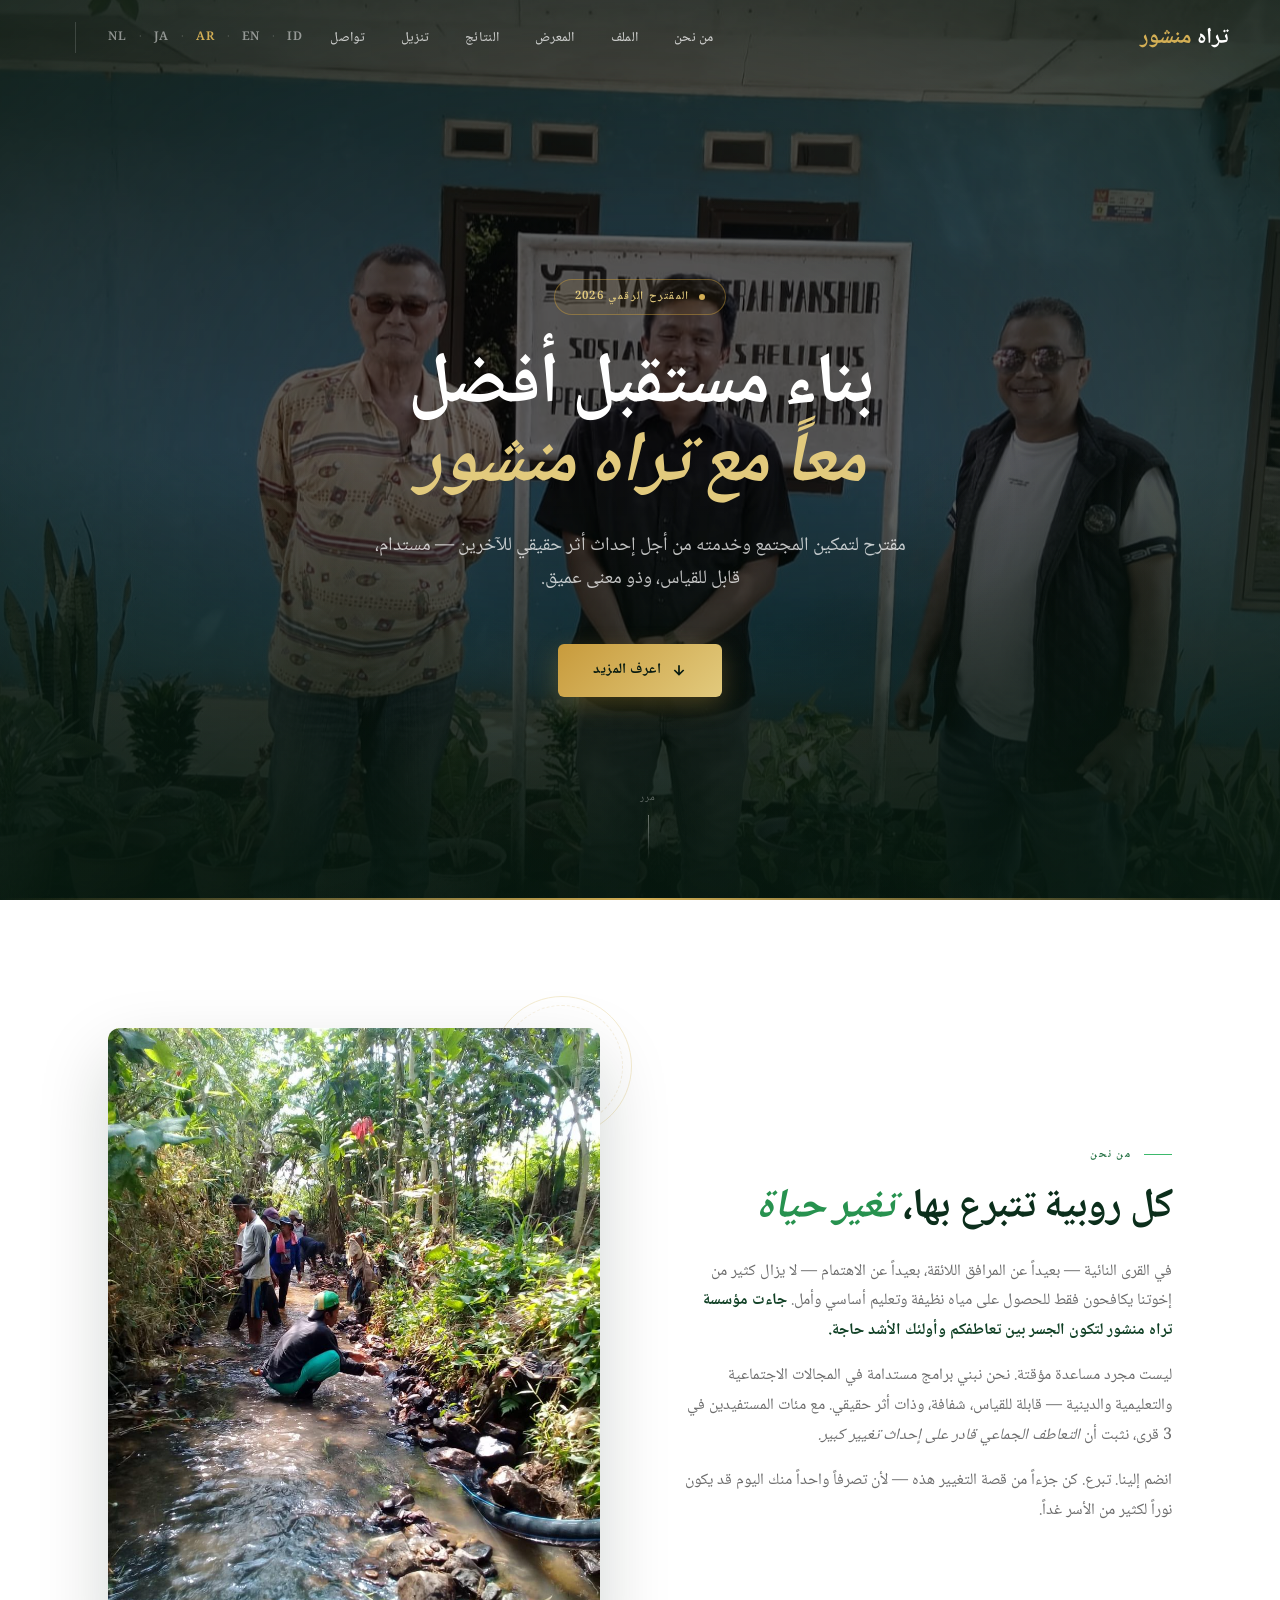
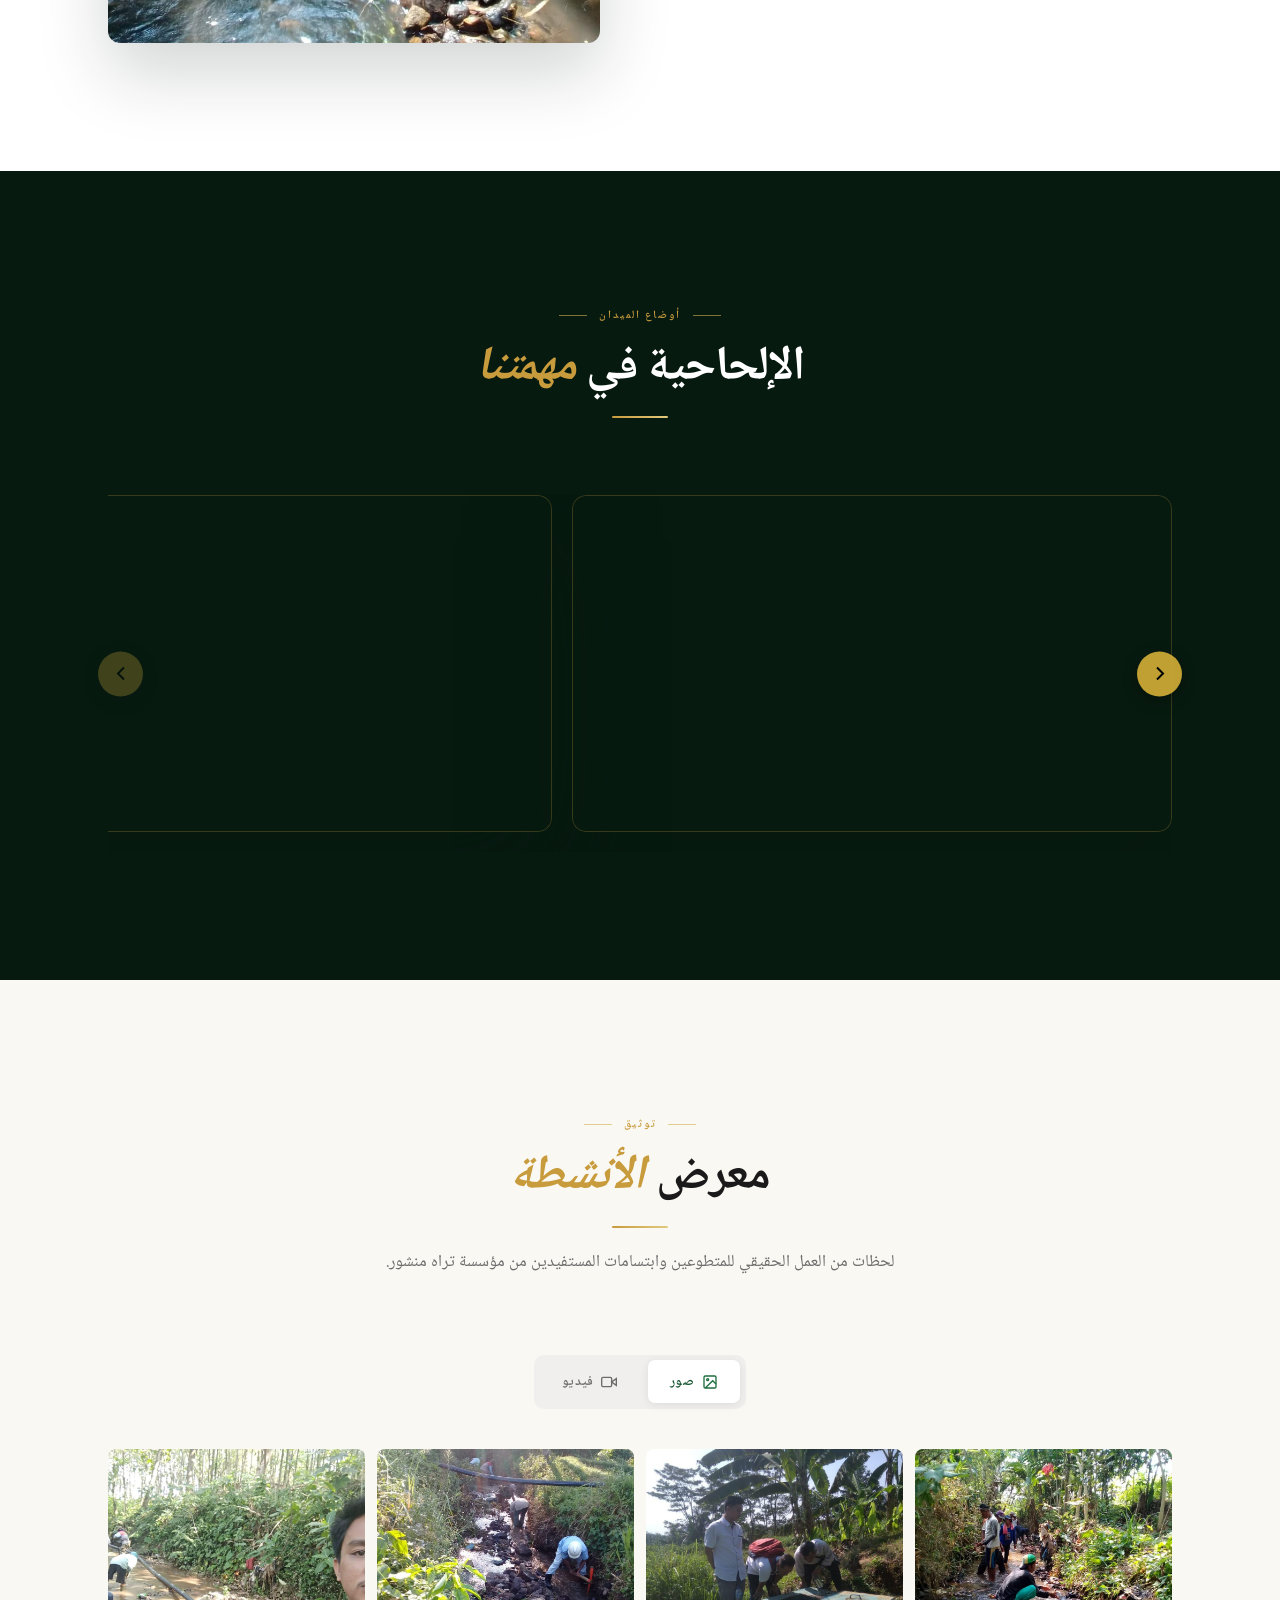
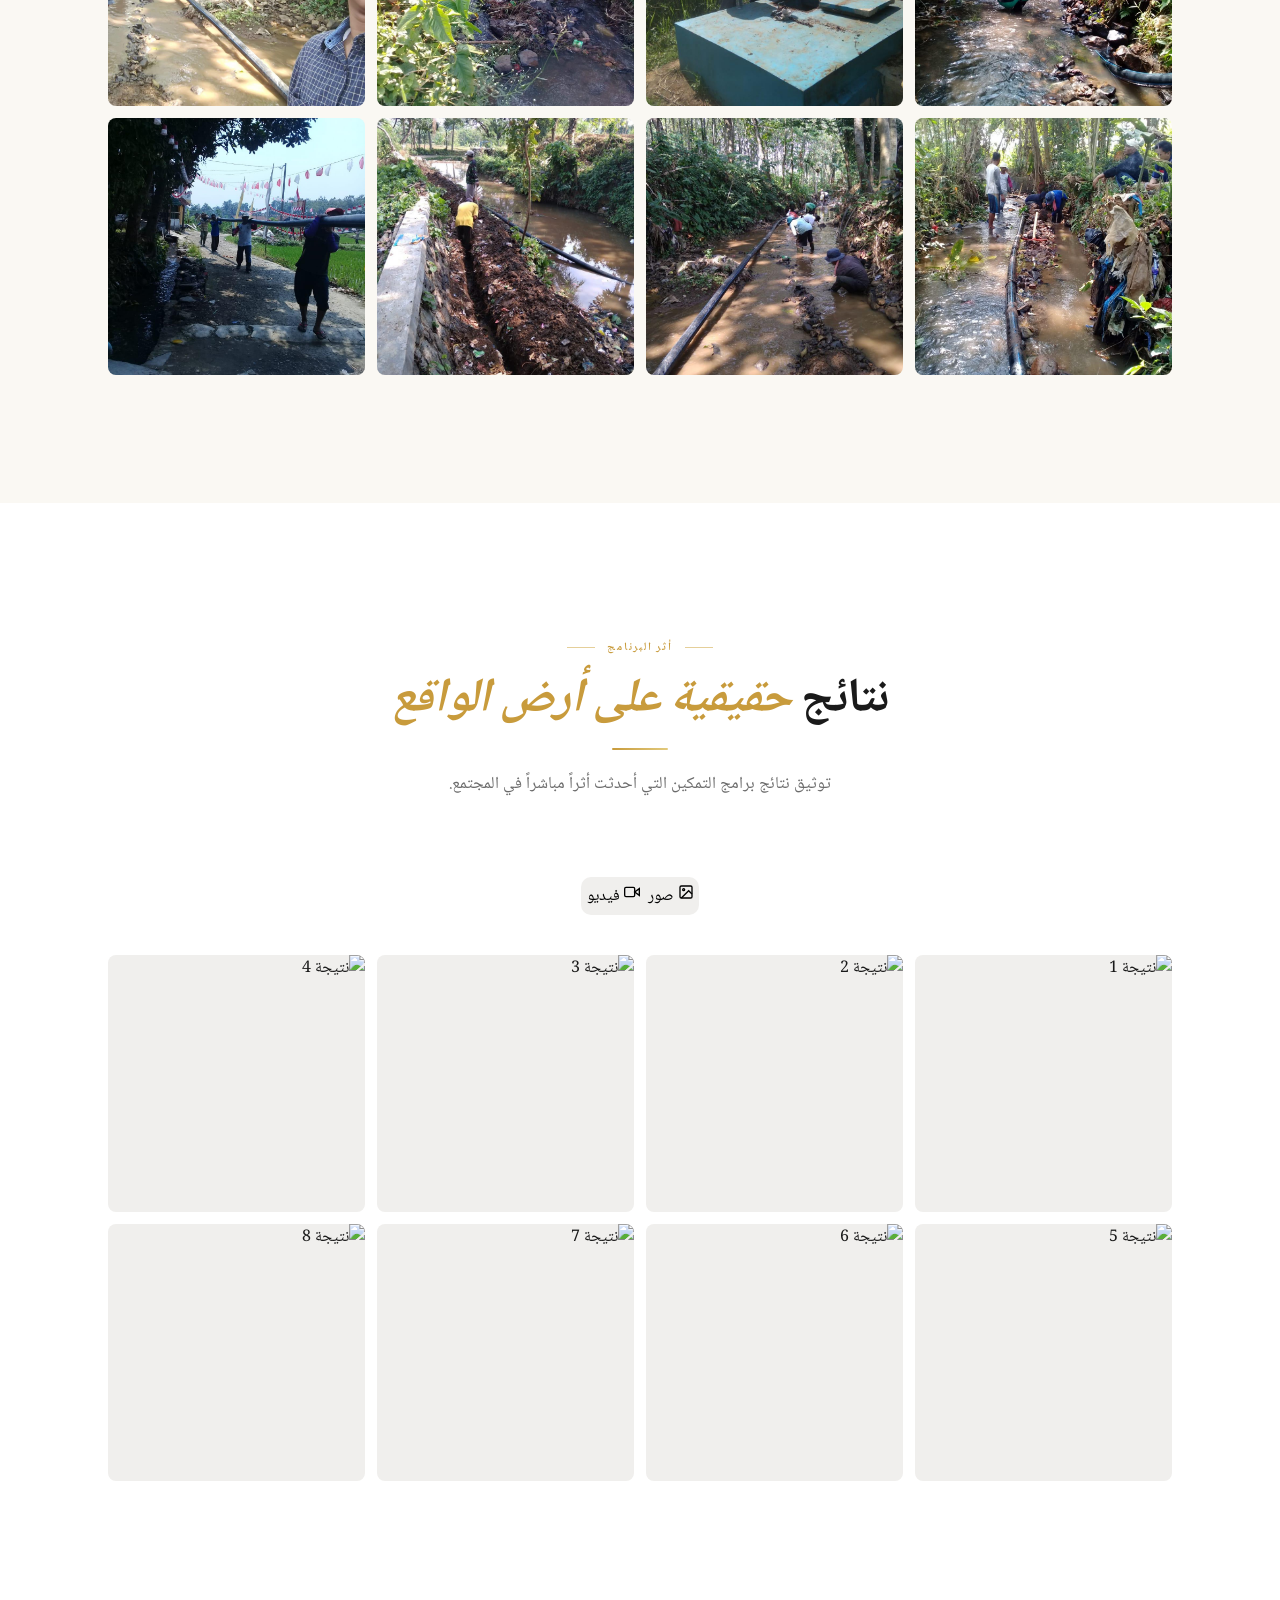
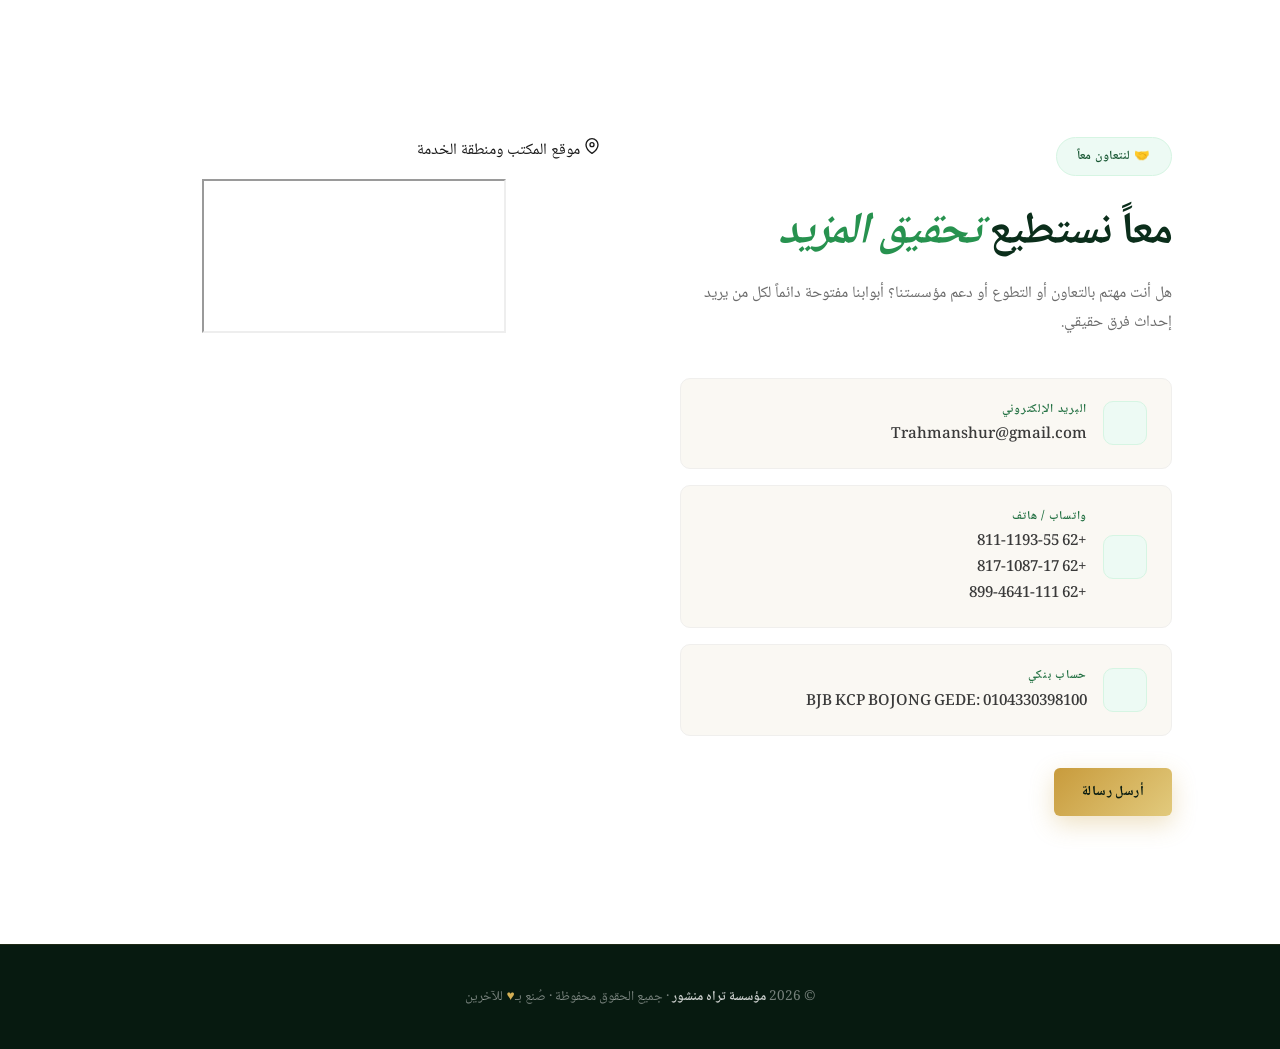
==== ar.html @ eee0b8f5 "Update ar.html" ====
<!DOCTYPE html>
<html lang="ar" dir="rtl">
<head>
    <meta charset="UTF-8">
    <meta name="viewport" content="width=device-width, initial-scale=1.0">
    <meta name="description" content="مؤسسة تراه منشور - مقترح رقمي لتمكين المجتمع وخدمته">
    <title>مؤسسة تراه منشور — المقترح الرقمي 2026</title>
    <link rel="preconnect" href="https://fonts.googleapis.com">
    <link rel="preconnect" href="https://fonts.gstatic.com" crossorigin>
    <link href="https://fonts.googleapis.com/css2?family=Playfair+Display:wght@700;900&family=DM+Sans:wght@300;400;500;600&family=Noto+Naskh+Arabic:wght@400;500;600;700&display=swap" rel="stylesheet">
    <link rel="stylesheet" href="style.css">
    <style>
        body { font-family: 'Noto Naskh Arabic', 'DM Sans', serif; }
        .nav__logo, .hero__title, .about__title, .sec-title, .kontak__title { font-family: 'Noto Naskh Arabic', serif; }
    </style>
</head>
<body>

<!-- ═══════════ التنقل ═══════════ -->
<nav class="nav" id="mainNav">
    <div class="nav__logo">تراه <span>منشور</span></div>
    <ul class="nav__links">
        <li><a href="#tentang">من نحن</a></li>
        <li><a href="#video-profil">الملف</a></li>
        <li><a href="#galeri">المعرض</a></li>
        <li><a href="#hasil">النتائج</a></li>
        <li><a href="#download">تنزيل</a></li>
        <li><a href="#kontak">تواصل</a></li>
        <li class="nav__lang">
            <a href="index.html">ID</a>
            <span class="sep">·</span>
            <a href="en.html">EN</a>
            <span class="sep">·</span>
            <a href="ar.html" class="active">AR</a>
            <span class="sep">·</span>
            <a href="ja.html">JA</a>
            <span class="sep">·</span>
            <a href="nl.html">NL</a>
        </li>
    </ul>
</nav>

<!-- ═══════════ البطولة ═══════════ -->
<div class="hero">
    <div class="hero__bg"></div>
    <div class="hero__vignette"></div>
    <div class="hero__line"></div>
    <div class="hero__content">
        <span class="hero__badge">المقترح الرقمي 2026</span>
        <h1 class="hero__title">بناء مستقبل أفضل<br><em>معاً مع تراه منشور</em></h1>
        <p class="hero__subtitle">مقترح لتمكين المجتمع وخدمته من أجل إحداث أثر حقيقي للآخرين — مستدام، قابل للقياس، وذو معنى عميق.</p>
        <div class="hero__actions">
            <a href="#tentang" class="btn-gold">
                <svg width="16" height="16" viewBox="0 0 24 24" fill="none" stroke="currentColor" stroke-width="2.5"><path d="M12 5v14M5 12l7 7 7-7"/></svg>
                اعرف المزيد
            </a>
        </div>
    </div>
    <div class="hero__scroll">
        مرر
        <div class="hero__scroll-line"></div>
    </div>
</div>

<!-- ═══════════ من نحن ═══════════ -->
<section id="tentang" class="section section--white">
    <div class="container">
        <div class="about-layout">
            <div class="about__text reveal">
                <span class="about__eyebrow">من نحن</span>
                <h2 class="about__title">كل روبية تتبرع بها، <em>تغير حياة</em></h2>
                <div class="about__body">
                    <p>في القرى النائية — بعيداً عن المرافق اللائقة، بعيداً عن الاهتمام — لا يزال كثير من إخوتنا يكافحون فقط للحصول على مياه نظيفة وتعليم أساسي وأمل. <strong>جاءت مؤسسة تراه منشور لتكون الجسر بين تعاطفكم وأولئك الأشد حاجة.</strong></p>
                    <p>ليست مجرد مساعدة مؤقتة. نحن نبني برامج مستدامة في المجالات الاجتماعية والتعليمية والدينية — قابلة للقياس، شفافة، وذات أثر حقيقي. مع مئات المستفيدين في 3 قرى، نثبت أن <em>التعاطف الجماعي قادر على إحداث تغيير كبير.</em></p>
                    <p>انضم إلينا. تبرع. كن جزءاً من قصة التغيير هذه — لأن تصرفاً واحداً منك اليوم قد يكون نوراً لكثير من الأسر غداً.</p>
                </div>
            </div>
            <div class="about__visual reveal reveal-delay-2">
                <div class="about__ring"></div>
                <div class="about__img-wrap">
                    <img src="image/foto1.jpeg" alt="أنشطة مؤسسة تراه منشور" loading="lazy">
                </div>
            </div>
        </div>
    </div>
</section>

<!-- ═══════════ فيديو الملف ═══════════ -->
<section id="video-profil" class="section section--dark">
    <div class="container">
        <div class="sec-header reveal">
            <span class="sec-eyebrow">أوضاع الميدان</span>
            <h2 class="sec-title">الإلحاحية في <em>مهمتنا</em></h2>
            <div class="sec-divider"></div>
        </div>

        <div class="video-slider-wrapper">
            <div class="video-slider-container">
                <button class="slider-btn prev" id="slidePrev" aria-label="السابق">
                    <svg width="24" height="24" viewBox="0 0 24 24" fill="none" stroke="currentColor" stroke-width="2"><path d="m15 18-6-6 6-6"/></svg>
                </button>
                <button class="slider-btn next" id="slideNext" aria-label="التالي">
                    <svg width="24" height="24" viewBox="0 0 24 24" fill="none" stroke="currentColor" stroke-width="2"><path d="m9 18 6-6-6-6"/></svg>
                </button>

                <div class="video-slider" id="videoSlider">
                    <div class="video-slider__track">
                        <div class="video-card">
                            <div class="video-wrap">
                                <iframe src="https://www.youtube.com/embed/qf60KJDmAho"
                                    title="فيديو تعريفي لمؤسسة تراه منشور"
                                    allow="accelerometer; autoplay; clipboard-write; encrypted-media; gyroscope; picture-in-picture; web-share"
                                    allowfullscreen loading="lazy"></iframe>
                            </div>
                        </div>
                        <div class="video-card">
                            <div class="video-wrap">
                                <iframe src="https://www.youtube.com/embed/LDbUK9trMSY"
                                    title="مؤسسة تراه منشور - نشاط 2"
                                    allow="accelerometer; autoplay; clipboard-write; encrypted-media; gyroscope; picture-in-picture; web-share"
                                    allowfullscreen loading="lazy"></iframe>
                            </div>
                        </div>
                        <div class="video-card">
                            <div class="video-wrap">
                                <iframe src="https://www.youtube.com/embed/DxXKSx2XDOM"
                                    title="مؤسسة تراه منشور - نشاط 3"
                                    allow="accelerometer; autoplay; clipboard-write; encrypted-media; gyroscope; picture-in-picture; web-share"
                                    allowfullscreen loading="lazy"></iframe>
                            </div>
                        </div>
                    </div>
                </div>
            </div>
        </div>
    </div>
</section>

<!-- ═══════════ المعرض ═══════════ -->
<section id="galeri" class="section section--cream">
    <div class="container">
        <div class="sec-header reveal">
            <span class="sec-eyebrow">توثيق</span>
            <h2 class="sec-title">معرض <em>الأنشطة</em></h2>
            <div class="sec-divider"></div>
            <p class="sec-desc">لحظات من العمل الحقيقي للمتطوعين وابتسامات المستفيدين من مؤسسة تراه منشور.</p>
        </div>

        <div class="galeri-tabs reveal">
            <button class="galeri-tab active" data-tab="foto">
                <svg width="16" height="16" viewBox="0 0 24 24" fill="none" stroke="currentColor" stroke-width="2"><rect x="3" y="3" width="18" height="18" rx="2"/><circle cx="8.5" cy="8.5" r="1.5"/><path d="m21 15-5-5L5 21"/></svg>
                صور
            </button>
            <button class="galeri-tab" data-tab="video">
                <svg width="16" height="16" viewBox="0 0 24 24" fill="none" stroke="currentColor" stroke-width="2"><polygon points="23 7 16 12 23 17 23 7"/><rect x="1" y="5" width="15" height="14" rx="2"/></svg>
                فيديو
            </button>
        </div>

        <div class="galeri-grid" id="galeriPhoto">
            <div class="galeri-item" data-src="image/foto1.jpeg" data-caption="توثيق النشاط 1"><img src="image/foto1.jpeg" alt="توثيق 1" loading="lazy"><div class="galeri-item__zoom"><svg width="28" height="28" viewBox="0 0 24 24" fill="none" stroke="white" stroke-width="2"><circle cx="11" cy="11" r="8"/><path d="m21 21-4.35-4.35M11 8v6M8 11h6"/></svg></div></div>
            <div class="galeri-item" data-src="image/foto2.jpeg" data-caption="توثيق النشاط 2"><img src="image/foto2.jpeg" alt="توثيق 2" loading="lazy"><div class="galeri-item__zoom"><svg width="28" height="28" viewBox="0 0 24 24" fill="none" stroke="white" stroke-width="2"><circle cx="11" cy="11" r="8"/><path d="m21 21-4.35-4.35M11 8v6M8 11h6"/></svg></div></div>
            <div class="galeri-item" data-src="image/foto3.jpeg" data-caption="توثيق النشاط 3"><img src="image/foto3.jpeg" alt="توثيق 3" loading="lazy"><div class="galeri-item__zoom"><svg width="28" height="28" viewBox="0 0 24 24" fill="none" stroke="white" stroke-width="2"><circle cx="11" cy="11" r="8"/><path d="m21 21-4.35-4.35M11 8v6M8 11h6"/></svg></div></div>
            <div class="galeri-item" data-src="image/foto4.jpeg" data-caption="توثيق النشاط 4"><img src="image/foto4.jpeg" alt="توثيق 4" loading="lazy"><div class="galeri-item__zoom"><svg width="28" height="28" viewBox="0 0 24 24" fill="none" stroke="white" stroke-width="2"><circle cx="11" cy="11" r="8"/><path d="m21 21-4.35-4.35M11 8v6M8 11h6"/></svg></div></div>
            <div class="galeri-item" data-src="image/foto5.jpeg" data-caption="توثيق النشاط 5"><img src="image/foto5.jpeg" alt="توثيق 5" loading="lazy"><div class="galeri-item__zoom"><svg width="28" height="28" viewBox="0 0 24 24" fill="none" stroke="white" stroke-width="2"><circle cx="11" cy="11" r="8"/><path d="m21 21-4.35-4.35M11 8v6M8 11h6"/></svg></div></div>
            <div class="galeri-item" data-src="image/foto6.jpeg" data-caption="توثيق النشاط 6"><img src="image/foto6.jpeg" alt="توثيق 6" loading="lazy"><div class="galeri-item__zoom"><svg width="28" height="28" viewBox="0 0 24 24" fill="none" stroke="white" stroke-width="2"><circle cx="11" cy="11" r="8"/><path d="m21 21-4.35-4.35M11 8v6M8 11h6"/></svg></div></div>
            <div class="galeri-item" data-src="image/foto7.jpeg" data-caption="توثيق النشاط 7"><img src="image/foto7.jpeg" alt="توثيق 7" loading="lazy"><div class="galeri-item__zoom"><svg width="28" height="28" viewBox="0 0 24 24" fill="none" stroke="white" stroke-width="2"><circle cx="11" cy="11" r="8"/><path d="m21 21-4.35-4.35M11 8v6M8 11h6"/></svg></div></div>
            <div class="galeri-item" data-src="image/foto8.jpeg" data-caption="توثيق النشاط 8"><img src="image/foto8.jpeg" alt="توثيق 8" loading="lazy"><div class="galeri-item__zoom"><svg width="28" height="28" viewBox="0 0 24 24" fill="none" stroke="white" stroke-width="2"><circle cx="11" cy="11" r="8"/><path d="m21 21-4.35-4.35M11 8v6M8 11h6"/></svg></div></div>
        </div>

        <div class="galeri-video-grid" id="galeriVideo" style="display:none;">
            <div class="galeri-video-card reveal">
                <div class="galeri-video-card__label-bar">
                    <span class="galeri-video-card__num">01</span>
                    <span class="galeri-video-card__tag">📹 نشاط</span>
                </div>
                <div class="video-wrap">
                    <video width="640" height="360" controls>
                        <source src="video/v1.mp4" type="video/mp4">
                        <source src="video/v1.webm" type="video/webm">
                    </video>
                </div>
                <div class="galeri-video-card__footer">
                    <div class="galeri-video-card__info">
                        <strong>توثيق النشاط الاجتماعي</strong>
                        <span>مؤسسة تراه منشور — 2026</span>
                    </div>
                    <div class="galeri-video-card__play-icon"><svg width="18" height="18" viewBox="0 0 24 24" fill="currentColor"><polygon points="5 3 19 12 5 21 5 3"/></svg></div>
                </div>
            </div>
            <div class="galeri-video-card reveal reveal-delay-1">
                <div class="galeri-video-card__label-bar">
                    <span class="galeri-video-card__num">02</span>
                    <span class="galeri-video-card__tag">📹 نشاط</span>
                </div>
                <div class="video-wrap">
                    <video width="640" height="360" controls>
                        <source src="video/v2.mp4" type="video/mp4">
                        <source src="video/v2.webm" type="video/webm">
                    </video>
                </div>
                <div class="galeri-video-card__footer">
                    <div class="galeri-video-card__info">
                        <strong>نشاط خدمة المجتمع</strong>
                        <span>مؤسسة تراه منشور — 2026</span>
                    </div>
                    <div class="galeri-video-card__play-icon"><svg width="18" height="18" viewBox="0 0 24 24" fill="currentColor"><polygon points="5 3 19 12 5 21 5 3"/></svg></div>
                </div>
            </div>
        </div>
    </div>
</section>

<!-- ═══════════ النتائج ═══════════ -->
<section id="hasil" class="section section--white">
    <div class="container">
        <div class="sec-header reveal">
            <span class="sec-eyebrow">أثر البرنامج</span>
            <h2 class="sec-title">نتائج <em>حقيقية على أرض الواقع</em></h2>
            <div class="sec-divider"></div>
            <p class="sec-desc">توثيق نتائج برامج التمكين التي أحدثت أثراً مباشراً في المجتمع.</p>
        </div>

        <div class="galeri-tabs reveal" id="hasil-tabs">
            <button class="hasil-tab active" data-hasil="foto">
                <svg width="16" height="16" viewBox="0 0 24 24" fill="none" stroke="currentColor" stroke-width="2"><rect x="3" y="3" width="18" height="18" rx="2"/><circle cx="8.5" cy="8.5" r="1.5"/><path d="m21 15-5-5L5 21"/></svg>
                صور
            </button>
            <button class="hasil-tab" data-hasil="video">
                <svg width="16" height="16" viewBox="0 0 24 24" fill="none" stroke="currentColor" stroke-width="2"><polygon points="23 7 16 12 23 17 23 7"/><rect x="1" y="5" width="15" height="14" rx="2"/></svg>
                فيديو
            </button>
        </div>

        <div class="galeri-grid" id="hasilPhoto">
            <div class="galeri-item" data-src="image/hasil1.jpeg" data-caption="نتيجة 1"><img src="image/fotoh1.jpeg" alt="نتيجة 1" loading="lazy"><div class="galeri-item__zoom"><svg width="28" height="28" viewBox="0 0 24 24" fill="none" stroke="white" stroke-width="2"><circle cx="11" cy="11" r="8"/><path d="m21 21-4.35-4.35M11 8v6M8 11h6"/></svg></div></div>
            <div class="galeri-item" data-src="image/hasil2.jpeg" data-caption="نتيجة 2"><img src="image/fotoh2.jpeg" alt="نتيجة 2" loading="lazy"><div class="galeri-item__zoom"><svg width="28" height="28" viewBox="0 0 24 24" fill="none" stroke="white" stroke-width="2"><circle cx="11" cy="11" r="8"/><path d="m21 21-4.35-4.35M11 8v6M8 11h6"/></svg></div></div>
            <div class="galeri-item" data-src="image/hasil3.jpeg" data-caption="نتيجة 3"><img src="image/fotoh3.jpeg" alt="نتيجة 3" loading="lazy"><div class="galeri-item__zoom"><svg width="28" height="28" viewBox="0 0 24 24" fill="none" stroke="white" stroke-width="2"><circle cx="11" cy="11" r="8"/><path d="m21 21-4.35-4.35M11 8v6M8 11h6"/></svg></div></div>
            <div class="galeri-item" data-src="image/hasil4.jpeg" data-caption="نتيجة 4"><img src="image/fotoh4.jpeg" alt="نتيجة 4" loading="lazy"><div class="galeri-item__zoom"><svg width="28" height="28" viewBox="0 0 24 24" fill="none" stroke="white" stroke-width="2"><circle cx="11" cy="11" r="8"/><path d="m21 21-4.35-4.35M11 8v6M8 11h6"/></svg></div></div>
            <div class="galeri-item" data-src="image/hasil1.jpeg" data-caption="نتيجة 5"><img src="image/fotoh5.jpeg" alt="نتيجة 5" loading="lazy"><div class="galeri-item__zoom"><svg width="28" height="28" viewBox="0 0 24 24" fill="none" stroke="white" stroke-width="2"><circle cx="11" cy="11" r="8"/><path d="m21 21-4.35-4.35M11 8v6M8 11h6"/></svg></div></div>
            <div class="galeri-item" data-src="image/hasil2.jpeg" data-caption="نتيجة 6"><img src="image/fotoh6.jpeg" alt="نتيجة 6" loading="lazy"><div class="galeri-item__zoom"><svg width="28" height="28" viewBox="0 0 24 24" fill="none" stroke="white" stroke-width="2"><circle cx="11" cy="11" r="8"/><path d="m21 21-4.35-4.35M11 8v6M8 11h6"/></svg></div></div>
            <div class="galeri-item" data-src="image/hasil3.jpeg" data-caption="نتيجة 7"><img src="image/fotoh7.jpeg" alt="نتيجة 7" loading="lazy"><div class="galeri-item__zoom"><svg width="28" height="28" viewBox="0 0 24 24" fill="none" stroke="white" stroke-width="2"><circle cx="11" cy="11" r="8"/><path d="m21 21-4.35-4.35M11 8v6M8 11h6"/></svg></div></div>
            <div class="galeri-item" data-src="image/hasil4.jpeg" data-caption="نتيجة 8"><img src="image/fotoh8.jpeg" alt="نتيجة 8" loading="lazy"><div class="galeri-item__zoom"><svg width="28" height="28" viewBox="0 0 24 24" fill="none" stroke="white" stroke-width="2"><circle cx="11" cy="11" r="8"/><path d="m21 21-4.35-4.35M11 8v6M8 11h6"/></svg></div></div>
        </div>

        <div class="galeri-video-grid" id="hasilVideo" style="display:none;">
            <div class="galeri-video-card reveal">
                <div class="galeri-video-card__label-bar">
                    <span class="galeri-video-card__num">01</span>
                    <span class="galeri-video-card__tag">✅ نتائج</span>
                </div>
                <div class="video-wrap">
                    <video width="640" height="360" controls>
                        <source src="video/vh1.mp4" type="video/mp4">
                    </video>
                </div>
                <div class="galeri-video-card__footer">
                    <div class="galeri-video-card__info">
                        <strong>نتائج برنامج المياه النظيفة</strong>
                        <span>مؤسسة تراه منشور — 2026</span>
                    </div>
                    <div class="galeri-video-card__play-icon"><svg width="18" height="18" viewBox="0 0 24 24" fill="currentColor"><polygon points="5 3 19 12 5 21 5 3"/></svg></div>
                </div>
            </div>
        </div>
    </div>
</section>

<!-- ═══════════ LIGHTBOX ═══════════ -->
<div class="lightbox" id="lightbox" role="dialog" aria-modal="true" aria-label="صورة مكبرة">
    <div class="lightbox__backdrop" id="lightboxBackdrop"></div>
    <button class="lightbox__close" id="lightboxClose" aria-label="إغلاق">
        <svg width="20" height="20" viewBox="0 0 24 24" fill="none" stroke="currentColor" stroke-width="2.5"><path d="M18 6 6 18M6 6l12 12"/></svg>
    </button>
    <button class="lightbox__nav lightbox__nav--prev" id="lightboxPrev" aria-label="الصورة السابقة">
        <svg width="20" height="20" viewBox="0 0 24 24" fill="none" stroke="currentColor" stroke-width="2.5"><path d="m15 18-6-6 6-6"/></svg>
    </button>
    <div class="lightbox__stage">
        <div class="lightbox__img-wrap" id="lightboxImgWrap">
            <img class="lightbox__img" id="lightboxImg" src="" alt="">
        </div>
        <div class="lightbox__caption" id="lightboxCaption"></div>
        <div class="lightbox__counter" id="lightboxCounter"></div>
    </div>
    <button class="lightbox__nav lightbox__nav--next" id="lightboxNext" aria-label="الصورة التالية">
        <svg width="20" height="20" viewBox="0 0 24 24" fill="none" stroke="currentColor" stroke-width="2.5"><path d="m9 18 6-6-6-6"/></svg>
    </button>
</div>

<!-- ═══════════ التواصل ═══════════ -->
<section id="kontak" class="section section--white">
    <div class="container">
        <div class="kontak-layout">
            <div class="reveal">
                <span class="collab-pill">🤝 لنتعاون معاً</span>
                <h2 class="kontak__title">معاً نستطيع <em>تحقيق المزيد</em></h2>
                <p class="kontak__desc">هل أنت مهتم بالتعاون أو التطوع أو دعم مؤسستنا؟ أبوابنا مفتوحة دائماً لكل من يريد إحداث فرق حقيقي.</p>
                <div class="kontak__items">
                    <div class="kontak__item">
                        <div class="kontak__item-icon"></div>
                        <div>
                            <div class="kontak__item-label">البريد الإلكتروني</div>
                            <div class="kontak__item-value">Trahmanshur@gmail.com</div>
                        </div>
                    </div>
                    <div class="kontak__item">
                        <div class="kontak__item-icon"></div>
                        <div>
                            <div class="kontak__item-label">واتساب / هاتف</div>
                            <div class="kontak__item-value">+62 811-1193-55</div>
                            <div class="kontak__item-value">+62 817-1087-17</div>
                            <div class="kontak__item-value">+62 899-4641-111</div>
                        </div>
                    </div>
                    <div class="kontak__item">
                        <div class="kontak__item-icon"></div>
                        <div>
                            <div class="kontak__item-label">حساب بنكي</div>
                            <div class="kontak__item-value">BJB KCP BOJONG GEDE: 0104330398100</div>
                        </div>
                    </div>
                </div>
                <a href="mailto:Trahmanshur@gmail.com" class="btn-gold" style="margin-top:2rem; font-size:0.85rem; padding:0.75rem 1.75rem; display:inline-flex;">
                    أرسل رسالة
                </a>
            </div>

            <div class="kontak__map-wrap reveal reveal-delay-2">
                <div class="kontak__map-label">
                    <svg width="16" height="16" viewBox="0 0 24 24" fill="none" stroke="currentColor" stroke-width="2"><path d="M21 10c0 7-9 13-9 13s-9-6-9-13a9 9 0 0 1 18 0z"/><circle cx="12" cy="10" r="3"/></svg>
                    موقع المكتب ومنطقة الخدمة
                </div>
                <div class="kontak__map-frame">
                    <iframe
                        src="https://www.google.com/maps/embed?pb=!1m14!1m8!1m3!1d15854.16323595001!2d106.73527!3d-6.579484!3m2!1i1024!2i768!4f13.1!3m3!1m2!1s0x2e69db6149ab7de9%3A0xfb211ea75f744bf4!2sShakanu%20(grup%20marawis)!5e0!3m2!1sid!2sid!4v1775763712323!5m2!1sid!2sid"
                        class="map-responsive"
                        allowfullscreen=""
                        loading="lazy"
                        referrerpolicy="no-referrer-when-downgrade"
                        title="موقع مؤسسة تراه منشور">
                    </iframe>
                </div>
            </div>
        </div>
    </div>
</section>

<!-- ═══════════ تذييل الصفحة ═══════════ -->
<footer class="footer">
    <p>&copy; 2026 <strong>مؤسسة تراه منشور</strong> · جميع الحقوق محفوظة · صُنع بـ<span class="footer__gold">♥</span> للآخرين</p>
</footer>

<script src="script.js"></script>
</body>
</html>
---- style.css ----
/* ================================================================
   DESIGN SYSTEM — TRAN MAHSUR 2026
   Aesthetic: Luxury Editorial · Deep Forest Green + Gold
================================================================ */

:root {
    --green-950: #071a10;
    --green-900: #0b2e1b;
    --green-800: #104025;
    --green-700: #175632;
    --green-600: #1e6e3f;
    --green-500: #27924f;
    --green-400: #3db96c;
    --green-300: #6ed99a;
    --green-100: #d6f5e3;
    --green-50:  #edfaf4;

    --gold-500: #c89b3c;
    --gold-400: #d4af55;
    --gold-300: #e2ca7d;
    --gold-100: #f9f0d6;

    --cream:    #faf8f3;
    --white:    #ffffff;
    --ink-900:  #1a1a1a;
    --ink-700:  #3a3a3a;
    --ink-500:  #6b6b6b;
    --ink-300:  #c0c0c0;
    --ink-100:  #f0efed;

    --font-display: 'Playfair Display', Georgia, serif;
    --font-body:    'DM Sans', system-ui, sans-serif;

    --ease-expo: cubic-bezier(0.16, 1, 0.3, 1);
    --ease-back: cubic-bezier(0.34, 1.56, 0.64, 1);
}

/* ── Reset ── */
*, *::before, *::after { margin: 0; padding: 0; box-sizing: border-box; }
html { scroll-behavior: smooth; font-size: 16px; }
body {
    font-family: var(--font-body);
    color: var(--ink-900);
    background: var(--cream);
    -webkit-font-smoothing: antialiased;
    overflow-x: hidden;
}
img, video { display: block; max-width: 100%; height: auto; }
a { color: inherit; text-decoration: none; }
ul { list-style: none; }
button { font: inherit; cursor: pointer; border: none; background: none; }

/* ================================================================
   NAVIGATION
================================================================ */
.nav {
    position: fixed;
    inset: 0 0 auto;
    z-index: 900;
    height: 76px;
    display: flex;
    align-items: center;
    justify-content: space-between;
    padding: 0 clamp(1.5rem, 4vw, 4rem);
    background: rgba(7, 26, 16, 0.0);
    border-bottom: 1px solid transparent;
    transition: background 0.5s ease, border-color 0.5s ease, height 0.4s ease;
}
.nav.scrolled {
    background: rgba(7, 26, 16, 0.96);
    border-color: rgba(200, 155, 60, 0.2);
    height: 64px;
    backdrop-filter: blur(20px);
}
.nav__logo {
    font-family: var(--font-display);
    font-size: 1.4rem;
    font-weight: 700;
    color: var(--white);
    letter-spacing: -0.01em;
}
.nav__logo span { color: var(--gold-400); }
.nav__links {
    display: flex;
    align-items: center;
    gap: 0.25rem;
}
.nav__links a {
    padding: 0.5rem 1rem;
    font-size: 0.85rem;
    font-weight: 500;
    color: rgba(255,255,255,0.75);
    border-radius: 4px;
    transition: color 0.2s, background 0.2s;
    letter-spacing: 0.02em;
}
.nav__links a:hover { color: var(--white); background: rgba(255,255,255,0.08); }
.nav__lang {
    display: flex;
    align-items: center;
    gap: 0.25rem;
    margin-left: 1.5rem;
    padding-left: 1.5rem;
    border-left: 1px solid rgba(255,255,255,0.15);
}
.nav__lang a {
    font-size: 0.75rem;
    font-weight: 600;
    letter-spacing: 0.06em;
    text-transform: uppercase;
    color: rgba(255,255,255,0.5);
    padding: 0.3rem 0.5rem;
    border-radius: 3px;
    transition: color 0.2s;
}
.nav__lang a.active { color: var(--gold-400); pointer-events: none; }
.nav__lang a:hover:not(.active) { color: var(--white); }
.nav__lang .sep { color: rgba(255,255,255,0.2); font-size: 0.7rem; }

/* ================================================================
   HERO
================================================================ */
.hero {
    position: relative;
    min-height: 100dvh;
    display: flex;
    align-items: center;
    justify-content: center;
    text-align: center;
    overflow: hidden;
    color: var(--white);
}
.hero__bg {
    position: absolute;
    inset: 0;
    background: url('image/utama.jpeg') center/cover no-repeat;
    filter: brightness(0.4) saturate(0.7);
    transform: scale(1.05) translateZ(0);
    animation: heroZoom 18s ease-in-out infinite alternate;
    will-change: transform;
    backface-visibility: hidden;
    -webkit-backface-visibility: hidden;
}
@keyframes heroZoom {
    from { transform: scale(1.05); }
    to   { transform: scale(1.12); }
}
.hero__vignette {
    position: absolute;
    inset: 0;
    background:
        radial-gradient(ellipse at center, transparent 30%, rgba(7,26,16,0.65) 100%),
        linear-gradient(to top, rgba(7,26,16,0.8) 0%, transparent 50%);
    z-index: 1;
}
.hero__line {
    position: absolute;
    bottom: 0;
    left: 0;
    right: 0;
    height: 2px;
    background: linear-gradient(90deg, transparent, var(--gold-400), transparent);
    z-index: 2;
}
.hero__content {
    position: relative;
    z-index: 3;
    max-width: 860px;
    padding: 0 2rem;
    padding-top: 76px;
}
.hero__badge {
    display: inline-flex;
    align-items: center;
    gap: 0.6rem;
    padding: 0.45rem 1.25rem;
    border: 1px solid rgba(200, 155, 60, 0.45);
    border-radius: 999px;
    font-size: 0.72rem;
    font-weight: 600;
    letter-spacing: 0.12em;
    text-transform: uppercase;
    color: var(--gold-300);
    background: rgba(200,155,60,0.08);
    margin-bottom: 2rem;
    animation: fadeUp 0.9s var(--ease-expo) 0.2s both;
}
.hero__badge::before {
    content: '';
    width: 6px; height: 6px;
    background: var(--gold-400);
    border-radius: 50%;
    animation: pulse 2.5s ease-in-out infinite;
}
@keyframes pulse {
    0%, 100% { opacity: 1; transform: scale(1); }
    50%       { opacity: 0.4; transform: scale(1.5); }
}
.hero__title {
    font-family: var(--font-display);
    font-size: clamp(2.4rem, 6vw, 4.5rem);
    font-weight: 900;
    line-height: 1.1;
    letter-spacing: -0.02em;
    margin-bottom: 1.5rem;
    animation: fadeUp 0.9s var(--ease-expo) 0.4s both;
}
.hero__title em { font-style: italic; color: var(--gold-300); }
.hero__subtitle {
    font-size: clamp(1rem, 2vw, 1.2rem);
    font-weight: 300;
    line-height: 1.75;
    color: rgba(255,255,255,0.75);
    max-width: 560px;
    margin: 0 auto 3rem;
    animation: fadeUp 0.9s var(--ease-expo) 0.6s both;
}
.hero__actions {
    display: flex;
    align-items: center;
    justify-content: center;
    gap: 1rem;
    flex-wrap: wrap;
    animation: fadeUp 0.9s var(--ease-expo) 0.8s both;
}
.hero__scroll {
    position: absolute;
    bottom: 2.5rem;
    left: 50%;
    transform: translateX(-50%);
    z-index: 3;
    display: flex;
    flex-direction: column;
    align-items: center;
    gap: 0.5rem;
    color: rgba(255,255,255,0.35);
    font-size: 0.65rem;
    letter-spacing: 0.12em;
    text-transform: uppercase;
    animation: fadeUp 1s ease 1.4s both;
}
.hero__scroll-line {
    width: 1px;
    height: 45px;
    background: linear-gradient(to bottom, rgba(255,255,255,0.4), transparent);
    animation: scrollLine 2.2s ease-in-out infinite;
    transform-origin: top;
}
@keyframes scrollLine {
    0%  { transform: scaleY(0); opacity: 0; transform-origin: top; }
    40% { transform: scaleY(1); opacity: 1; transform-origin: top; }
    60% { transform: scaleY(1); opacity: 1; transform-origin: bottom; }
    100%{ transform: scaleY(0); opacity: 0; transform-origin: bottom; }
}

/* ================================================================
   BUTTONS
================================================================ */
.btn-gold {
    display: inline-flex;
    align-items: center;
    gap: 0.6rem;
    padding: 0.9rem 2.2rem;
    background: linear-gradient(135deg, var(--gold-500), var(--gold-300));
    color: var(--green-950);
    font-weight: 700;
    font-size: 0.9rem;
    letter-spacing: 0.03em;
    border-radius: 6px;
    box-shadow: 0 8px 24px rgba(200,155,60,0.3);
    transition: transform 0.3s var(--ease-expo), box-shadow 0.3s ease;
}
.btn-gold:hover {
    transform: translateY(-3px);
    box-shadow: 0 14px 32px rgba(200,155,60,0.45);
}
.btn-gold svg { flex-shrink: 0; }

.btn-outline {
    display: inline-flex;
    align-items: center;
    gap: 0.6rem;
    padding: 0.9rem 2.2rem;
    border: 1.5px solid rgba(255,255,255,0.3);
    color: rgba(255,255,255,0.85);
    font-weight: 500;
    font-size: 0.9rem;
    border-radius: 6px;
    transition: border-color 0.3s, background 0.3s, transform 0.3s var(--ease-expo);
}
.btn-outline:hover {
    border-color: var(--gold-400);
    color: var(--gold-300);
    background: rgba(200,155,60,0.08);
    transform: translateY(-3px);
}

/* ── About CTA Buttons ── */
.about__cta-wrap {
    display: flex;
    align-items: center;
    gap: 1rem;
    flex-wrap: wrap;
    margin-top: 2rem;
}
.btn-about-donate {
    display: inline-flex;
    align-items: center;
    gap: 0.6rem;
    padding: 0.9rem 2rem;
    background: linear-gradient(135deg, var(--green-600), var(--green-400));
    color: var(--white);
    font-weight: 700;
    font-size: 0.9rem;
    letter-spacing: 0.03em;
    border-radius: 6px;
    box-shadow: 0 8px 24px rgba(39,146,79,0.35);
    transition: transform 0.3s var(--ease-expo), box-shadow 0.3s ease;
}
.btn-about-donate:hover {
    transform: translateY(-3px);
    box-shadow: 0 14px 32px rgba(39,146,79,0.5);
}
.btn-about-donate svg { flex-shrink: 0; fill: rgba(255,255,255,0.25); }
.btn-about-proposal {
    font-size: 0.88rem;
    font-weight: 600;
    color: var(--green-600);
    border-bottom: 1.5px solid var(--green-300);
    padding-bottom: 2px;
    transition: color 0.2s, border-color 0.2s;
}
.btn-about-proposal:hover {
    color: var(--green-500);
    border-color: var(--green-500);
}

/* ================================================================
   SECTION BASE
================================================================ */
.section { padding: clamp(5rem, 10vw, 9rem) 0; }
.section--dark  { background: var(--green-950); color: var(--white); }
.section--cream { background: var(--cream); }
.section--white { background: var(--white); }

.container        { width: 100%; max-width: 1160px; margin: 0 auto; padding: 0 clamp(1.25rem, 4vw, 3rem); }
.container--narrow{ max-width: 780px; margin: 0 auto; padding: 0 clamp(1.25rem, 4vw, 3rem); }

.sec-header { text-align: center; margin-bottom: clamp(3rem, 6vw, 5rem); }
.sec-eyebrow {
    display: inline-flex;
    align-items: center;
    gap: 0.75rem;
    font-size: 0.7rem;
    font-weight: 600;
    letter-spacing: 0.16em;
    text-transform: uppercase;
    color: var(--gold-500);
    margin-bottom: 1rem;
}
.sec-eyebrow::before, .sec-eyebrow::after {
    content: '';
    width: 28px; height: 1px;
    background: var(--gold-400);
    opacity: 0.6;
}
.sec-title {
    font-family: var(--font-display);
    font-size: clamp(2rem, 4vw, 3rem);
    font-weight: 700;
    line-height: 1.15;
    letter-spacing: -0.02em;
    margin-bottom: 1.25rem;
}
.section--dark .sec-title { color: var(--white); }
.section--dark .sec-desc  { color: rgba(255,255,255,0.6); }
.sec-title em { font-style: italic; color: var(--gold-500); }
.sec-divider {
    width: 56px; height: 2px;
    background: linear-gradient(90deg, var(--gold-500), var(--gold-300));
    border-radius: 2px;
    margin: 1.25rem auto 0;
}
.sec-desc {
    font-size: 1.05rem;
    line-height: 1.8;
    color: var(--ink-500);
    max-width: 580px;
    margin: 1.25rem auto 0;
}

/* ── Reveal Animation ── */
.reveal {
    opacity: 0;
    transform: translateY(36px);
    transition: opacity 0.8s var(--ease-expo), transform 0.8s var(--ease-expo);
}
.reveal.visible { opacity: 1; transform: translateY(0); }
.reveal-delay-1 { transition-delay: 0.1s; }
.reveal-delay-2 { transition-delay: 0.2s; }
.reveal-delay-3 { transition-delay: 0.3s; }
.reveal-delay-4 { transition-delay: 0.4s; }

@keyframes fadeUp {
    from { opacity: 0; transform: translateY(28px); }
    to   { opacity: 1; transform: translateY(0); }
}

/* ================================================================
   TENTANG
================================================================ */
.about-layout {
    display: grid;
    grid-template-columns: 1fr 1fr;
    gap: 5rem;
    align-items: center;
}
.about__eyebrow {
    display: inline-flex;
    align-items: center;
    gap: 0.75rem;
    font-size: 0.7rem;
    font-weight: 600;
    letter-spacing: 0.16em;
    text-transform: uppercase;
    color: var(--green-600);
    margin-bottom: 1.25rem;
}
.about__eyebrow::before {
    content: '';
    width: 28px; height: 1px;
    background: var(--green-400);
}
.about__title {
    font-family: var(--font-display);
    font-size: clamp(1.8rem, 3.5vw, 2.6rem);
    font-weight: 700;
    line-height: 1.18;
    letter-spacing: -0.02em;
    margin-bottom: 1.5rem;
    color: var(--green-900);
}
.about__title em { font-style: italic; color: var(--green-500); }
.about__body {
    font-size: 1rem;
    line-height: 1.85;
    color: var(--ink-500);
    margin-bottom: 0.5rem;
}
.about__body p + p { margin-top: 1em; }
.about__body strong { color: var(--green-800); }

.about__stats {
    display: grid;
    grid-template-columns: 1fr 1fr;
    gap: 1.5rem;
}
.stat-card {
    background: var(--cream);
    border: 1px solid var(--ink-100);
    border-radius: 10px;
    padding: 1.4rem 1.6rem;
    position: relative;
    overflow: hidden;
    transition: transform 0.3s var(--ease-expo), box-shadow 0.3s ease;
}
.stat-card::before {
    content: '';
    position: absolute;
    top: 0; left: 0; right: 0;
    height: 2px;
    background: linear-gradient(90deg, var(--green-500), var(--gold-400));
    transform: scaleX(0);
    transform-origin: left;
    transition: transform 0.4s var(--ease-expo);
}
.stat-card:hover { transform: translateY(-5px); box-shadow: 0 12px 32px rgba(0,0,0,0.08); }
.stat-card:hover::before { transform: scaleX(1); }
.stat-number {
    font-family: var(--font-display);
    font-size: 2.2rem;
    font-weight: 900;
    color: var(--green-700);
    line-height: 1;
    margin-bottom: 0.4rem;
}
.stat-number span { color: var(--gold-500); }
.stat-label { font-size: 0.82rem; font-weight: 500; color: var(--ink-500); line-height: 1.4; }

.about__visual { position: relative; }
.about__img-wrap {
    position: relative;
    border-radius: 12px;
    overflow: hidden;
    aspect-ratio: 4/5;
    box-shadow: 0 30px 70px rgba(7,26,16,0.18);
}
.about__img-wrap img {
    width: 100%; height: 100%;
    object-fit: cover;
    transition: transform 0.8s var(--ease-expo);
}
.about__img-wrap:hover img { transform: scale(1.04); }

.about__badge {
    position: absolute;
    bottom: -1.5rem;
    left: -1.5rem;
    background: var(--white);
    border-radius: 10px;
    padding: 1.25rem 1.5rem;
    box-shadow: 0 16px 48px rgba(0,0,0,0.12);
    display: flex;
    align-items: center;
    gap: 1rem;
    min-width: 220px;
}
.about__badge-icon {
    width: 48px; height: 48px;
    background: linear-gradient(135deg, var(--green-600), var(--green-400));
    border-radius: 10px;
    display: flex;
    align-items: center;
    justify-content: center;
    font-size: 1.4rem;
    flex-shrink: 0;
}
.about__badge-text { font-size: 0.8rem; }
.about__badge-text strong { display: block; font-size: 1.1rem; font-weight: 700; color: var(--green-800); }
.about__badge-text span  { color: var(--ink-500); }

.about__ring {
    position: absolute;
    top: -2rem; right: -2rem;
    width: 140px; height: 140px;
    border: 1.5px solid var(--gold-300);
    border-radius: 50%;
    opacity: 0.35;
    animation: rotate 30s linear infinite;
}
.about__ring::after {
    content: '';
    position: absolute;
    top: 8px; left: 8px; right: 8px; bottom: 8px;
    border: 1px dashed var(--gold-400);
    border-radius: 50%;
    opacity: 0.5;
}
@keyframes rotate { to { transform: rotate(360deg); } }

/* ================================================================
   VIDEO
================================================================ */
.video-wrap {
    position: relative;
    max-width: 840px;
    margin: 0 auto;
    border-radius: 14px;
    overflow: hidden;
    aspect-ratio: 16/9;
    box-shadow: 0 40px 100px rgba(7,26,16,0.5);
}
.video-wrap::before {
    content: '';
    position: absolute;
    inset: 0;
    border-radius: 14px;
    box-shadow: inset 0 0 0 1px rgba(200,155,60,0.25);
    z-index: 2;
    pointer-events: none;
}
.video-wrap iframe { width: 100%; height: 100%; border: 0; }

/* ================================================================
   GALERI TABS
================================================================ */
.galeri-tabs {
    display: flex;
    align-items: center;
    justify-content: center;
    gap: 0.5rem;
    margin-bottom: 2.5rem;
    background: var(--ink-100);
    border-radius: 10px;
    padding: 0.35rem;
    width: fit-content;
    margin-left: auto;
    margin-right: auto;
}
.galeri-tab {
    display: inline-flex;
    align-items: center;
    gap: 0.5rem;
    padding: 0.6rem 1.4rem;
    border-radius: 7px;
    font-size: 0.85rem;
    font-weight: 600;
    color: var(--ink-500);
    background: transparent;
    border: none;
    cursor: pointer;
    transition: background 0.25s ease, color 0.25s ease, box-shadow 0.25s ease;
    letter-spacing: 0.02em;
}
.galeri-tab svg { transition: stroke 0.25s; }
.galeri-tab.active {
    background: var(--white);
    color: var(--green-700);
    box-shadow: 0 2px 10px rgba(0,0,0,0.08);
}
.galeri-tab.active svg { stroke: var(--green-600); }
.galeri-tab:hover:not(.active) { color: var(--ink-700); }

/* ================================================================
   GALERI FOTO GRID
================================================================ */
.galeri-grid {
    display: grid;
    grid-template-columns: repeat(4, 1fr);
    gap: 0.75rem;
}
.galeri-item {
    position: relative;
    border-radius: 8px;
    overflow: hidden;
    aspect-ratio: 1/1;
    cursor: zoom-in;
    background: var(--ink-100);
}
.galeri-item img {
    width: 100%; height: 100%;
    object-fit: cover;
    transition: transform 0.6s var(--ease-expo);
    display: block;
}
.galeri-item:hover img { transform: scale(1.08); }
.galeri-item::after {
    content: '';
    position: absolute;
    inset: 0;
    background: rgba(7,26,16,0);
    transition: background 0.3s ease;
}
.galeri-item:hover::after { background: rgba(7,26,16,0.3); }
.galeri-item__zoom {
    position: absolute;
    inset: 0;
    display: flex;
    align-items: center;
    justify-content: center;
    z-index: 2;
    opacity: 0;
    transition: opacity 0.3s ease;
    pointer-events: none;
}
.galeri-item:hover .galeri-item__zoom { opacity: 1; }
.galeri-item__zoom svg { filter: drop-shadow(0 2px 8px rgba(0,0,0,0.6)); }

/* ================================================================
   GALERI VIDEO GRID
================================================================ */
.galeri-video-grid {
    display: grid;
    grid-template-columns: repeat(auto-fit, minmax(300px, 1fr));
    gap: 2rem;
    margin-top: 0.5rem;
}
.galeri-video-card {
    display: flex;
    flex-direction: column;
    gap: 0.85rem;
}
.galeri-video-card .video-wrap {
    max-width: 100%;
    box-shadow: 0 16px 48px rgba(7,26,16,0.12);
    border-radius: 12px;
    overflow: hidden;
}
.galeri-video-caption {
    text-align: center;
    font-size: 0.85rem;
    font-weight: 500;
    color: var(--ink-500);
    letter-spacing: 0.02em;
}

/* ================================================================
   LIGHTBOX
================================================================ */
.lightbox {
    display: none;
    position: fixed;
    inset: 0;
    z-index: 9999;
    align-items: center;
    justify-content: center;
}
.lightbox.open {
    display: flex;
}
.lightbox__backdrop {
    position: absolute;
    inset: 0;
    background: rgba(5, 15, 8, 0.96);
    backdrop-filter: blur(16px);
    -webkit-backdrop-filter: blur(16px);
    cursor: zoom-out;
    animation: lbFadeIn 0.3s ease;
}
@keyframes lbFadeIn {
    from { opacity: 0; }
    to   { opacity: 1; }
}

.lightbox__stage {
    position: relative;
    z-index: 2;
    display: flex;
    flex-direction: column;
    align-items: center;
    gap: 1rem;
    max-width: calc(100vw - 12rem);
    max-height: 100dvh;
    padding: 5rem 1rem 3rem;
}

.lightbox__img-wrap {
    position: relative;
    display: flex;
    align-items: center;
    justify-content: center;
    animation: lbZoomIn 0.4s var(--ease-expo);
}
@keyframes lbZoomIn {
    from { transform: scale(0.82); opacity: 0; }
    to   { transform: scale(1);    opacity: 1; }
}
.lightbox__img-wrap.swapping {
    animation: lbSwap 0.25s ease forwards;
}
@keyframes lbSwap {
    0%   { opacity: 1; transform: scale(1); }
    40%  { opacity: 0; transform: scale(0.93); }
    60%  { opacity: 0; transform: scale(0.93); }
    100% { opacity: 1; transform: scale(1); }
}

.lightbox__img {
    display: block;
    max-width: 100%;
    max-height: calc(100dvh - 12rem);
    width: auto;
    height: auto;
    border-radius: 8px;
    box-shadow: 0 40px 100px rgba(0,0,0,0.7), 0 0 0 1px rgba(200,155,60,0.18);
    object-fit: contain;
    user-select: none;
    -webkit-user-drag: none;
}

.lightbox__caption {
    font-size: 0.82rem;
    font-weight: 500;
    color: rgba(255,255,255,0.5);
    letter-spacing: 0.06em;
    text-transform: uppercase;
    text-align: center;
    min-height: 1.2em;
}

.lightbox__counter {
    font-size: 0.72rem;
    font-weight: 600;
    color: rgba(255,255,255,0.25);
    letter-spacing: 0.1em;
    text-align: center;
}

.lightbox__close {
    position: absolute;
    top: 1.25rem;
    right: 1.25rem;
    z-index: 3;
    width: 44px; height: 44px;
    border-radius: 50%;
    background: rgba(255,255,255,0.07);
    border: 1px solid rgba(255,255,255,0.12);
    color: rgba(255,255,255,0.8);
    display: flex;
    align-items: center;
    justify-content: center;
    transition: background 0.2s, transform 0.3s var(--ease-back), color 0.2s;
    cursor: pointer;
}
.lightbox__close:hover {
    background: rgba(255,255,255,0.15);
    color: var(--white);
    transform: rotate(90deg);
}

.lightbox__nav {
    position: absolute;
    top: 50%;
    transform: translateY(-50%);
    z-index: 3;
    width: 52px; height: 52px;
    border-radius: 50%;
    background: rgba(255,255,255,0.07);
    border: 1px solid rgba(255,255,255,0.12);
    color: rgba(255,255,255,0.75);
    display: flex;
    align-items: center;
    justify-content: center;
    transition: background 0.2s, color 0.2s, transform 0.3s var(--ease-expo);
    cursor: pointer;
}
.lightbox__nav:hover {
    background: rgba(200,155,60,0.18);
    border-color: rgba(200,155,60,0.4);
    color: var(--gold-300);
}
.lightbox__nav--prev {
    left: 1.5rem;
}
.lightbox__nav--next {
    right: 1.5rem;
}
.lightbox__nav--prev:hover { transform: translateY(-50%) translateX(-3px); }
.lightbox__nav--next:hover { transform: translateY(-50%) translateX(3px); }

@media (max-width: 640px) {
    .lightbox__stage {
        max-width: calc(100vw - 2rem);
        padding: 4rem 0.5rem 2.5rem;
    }
    .lightbox__nav--prev { left: 0.5rem; width: 42px; height: 42px; }
    .lightbox__nav--next { right: 0.5rem; width: 42px; height: 42px; }
}

.lightbox__img-wrap::before {
    content: '';
    position: absolute;
    top: -1px; left: 10%; right: 10%;
    height: 1px;
    background: linear-gradient(90deg, transparent, var(--gold-400), transparent);
    border-radius: 1px;
    opacity: 0.6;
    pointer-events: none;
}

/* ================================================================
   DOWNLOAD PDF
================================================================ */
.download-section {
    background: linear-gradient(135deg, var(--green-900) 0%, var(--green-950) 100%);
    padding: clamp(4rem, 8vw, 7rem) 0;
    position: relative;
    overflow: hidden;
}
.download-section::before {
    content: '';
    position: absolute;
    inset: 0;
    background:
        radial-gradient(ellipse at 80% 50%, rgba(200,155,60,0.08) 0%, transparent 65%),
        radial-gradient(ellipse at 20% 80%, rgba(39,146,79,0.12) 0%, transparent 60%);
    pointer-events: none;
}
.download-section__deco {
    position: absolute;
    font-family: var(--font-display);
    font-size: clamp(8rem, 18vw, 18rem);
    font-weight: 900;
    color: rgba(255,255,255,0.02);
    line-height: 1;
    top: 50%; left: 50%;
    transform: translate(-50%, -50%);
    white-space: nowrap;
    pointer-events: none;
    user-select: none;
}

.pdf-multi-grid {
    display: grid;
    grid-template-columns: repeat(auto-fit, minmax(220px, 1fr));
    gap: 1rem;
    margin-top: 0;
}
.pdf-item-card {
    background: rgba(255,255,255,0.05);
    border: 1px solid rgba(200,155,60,0.18);
    border-radius: 12px;
    padding: 1.5rem 1.25rem;
    display: flex;
    flex-direction: column;
    gap: 0.75rem;
    transition: border-color 0.3s, transform 0.3s var(--ease-expo);
}
.pdf-item-card:hover {
    border-color: rgba(200,155,60,0.45);
    transform: translateY(-4px);
}
.pdf-item-card__icon {
    width: 44px; height: 44px;
    background: rgba(200,155,60,0.1);
    border: 1px solid rgba(200,155,60,0.25);
    border-radius: 10px;
    display: flex;
    align-items: center;
    justify-content: center;
}
.pdf-item-card__icon svg { width: 22px; height: 22px; color: var(--gold-400); }
.pdf-item-card__tag {
    display: inline-block;
    font-size: 0.68rem;
    font-weight: 600;
    letter-spacing: 0.08em;
    text-transform: uppercase;
    padding: 0.25rem 0.6rem;
    border-radius: 4px;
    background: rgba(200,155,60,0.15);
    color: var(--gold-300);
}
.pdf-item-card__tag.tag-new {
    background: rgba(61,185,108,0.2);
    color: var(--green-300);
}
.pdf-item-card__name {
    font-family: var(--font-display);
    font-size: 1rem;
    font-weight: 700;
    color: var(--white);
    line-height: 1.3;
}
.pdf-item-card__meta {
    font-size: 0.78rem;
    color: rgba(255,255,255,0.4);
    line-height: 1.5;
}
.pdf-item-card__progress {
    height: 2px;
    background: rgba(255,255,255,0.08);
    border-radius: 2px;
    overflow: hidden;
    opacity: 0;
    transition: opacity 0.2s;
}
.pdf-item-card__progress.show { opacity: 1; }
.pdf-item-card__progress-bar {
    height: 100%;
    background: linear-gradient(90deg, var(--gold-500), var(--gold-300));
    width: 0%;
    transition: width 0.35s ease;
    border-radius: 2px;
}
.btn-pdf-item {
    margin-top: auto;
    display: inline-flex;
    align-items: center;
    justify-content: center;
    gap: 0.5rem;
    padding: 0.7rem 1rem;
    border: 1px solid rgba(200,155,60,0.35);
    border-radius: 8px;
    background: transparent;
    color: rgba(255,255,255,0.8);
    font-size: 0.82rem;
    font-weight: 500;
    font-family: var(--font-body);
    cursor: pointer;
    transition: background 0.2s, border-color 0.2s, color 0.2s;
}
.btn-pdf-item:hover {
    background: rgba(200,155,60,0.12);
    border-color: rgba(200,155,60,0.6);
    color: var(--gold-300);
}
.btn-pdf-item svg { width: 14px; height: 14px; flex-shrink: 0; }
.btn-pdf-item:disabled { opacity: 0.6; pointer-events: none; }

/* ================================================================
   KONTAK
================================================================ */
.kontak-layout {
    display: grid;
    grid-template-columns: 1fr 1fr;
    gap: 5rem;
    align-items: start;
}
.kontak__title {
    font-family: var(--font-display);
    font-size: clamp(2rem, 3.5vw, 2.8rem);
    font-weight: 700;
    line-height: 1.15;
    letter-spacing: -0.02em;
    margin: 1rem 0 1.25rem;
    color: var(--green-900);
}
.kontak__title em { font-style: italic; color: var(--green-500); }
.kontak__desc { font-size: 1rem; line-height: 1.8; color: var(--ink-500); margin-bottom: 2.5rem; }
.kontak__items { display: flex; flex-direction: column; gap: 1rem; }
.kontak__item {
    display: flex;
    align-items: center;
    gap: 1rem;
    padding: 1.25rem 1.5rem;
    background: var(--cream);
    border: 1px solid var(--ink-100);
    border-radius: 10px;
    transition: border-color 0.3s, transform 0.3s var(--ease-expo), box-shadow 0.3s;
}
.kontak__item:hover {
    border-color: var(--green-100);
    transform: translateX(6px);
    box-shadow: 0 8px 24px rgba(0,0,0,0.06);
}
.kontak__item-icon {
    width: 44px; height: 44px;
    background: var(--green-50);
    border: 1px solid var(--green-100);
    border-radius: 10px;
    display: flex;
    align-items: center;
    justify-content: center;
    flex-shrink: 0;
    font-size: 1.1rem;
}
.kontak__item-label { font-size: 0.75rem; font-weight: 600; color: var(--green-600); letter-spacing: 0.06em; text-transform: uppercase; margin-bottom: 0.15rem; }
.kontak__item-value { font-size: 0.95rem; font-weight: 500; color: var(--ink-700); }

.kontak__map {
    border-radius: 12px;
    height: 360px;
    background: linear-gradient(135deg, var(--green-50), var(--cream));
    border: 1px solid var(--ink-100);
    display: flex;
    flex-direction: column;
    align-items: center;
    justify-content: center;
    text-align: center;
    gap: 1rem;
    padding: 2rem;
}
.kontak__map-icon { font-size: 3.5rem; }
.kontak__map-text { font-size: 0.9rem; color: var(--ink-500); line-height: 1.6; }
.kontak__map-text strong { display: block; font-family: var(--font-display); font-size: 1.4rem; color: var(--green-800); margin-bottom: 0.5rem; }

.collab-pill {
    display: inline-flex;
    align-items: center;
    gap: 0.5rem;
    padding: 0.5rem 1.25rem;
    background: var(--green-50);
    border: 1px solid var(--green-100);
    border-radius: 999px;
    font-size: 0.78rem;
    font-weight: 600;
    color: var(--green-700);
    margin-bottom: 1rem;
    letter-spacing: 0.04em;
}

/* ================================================================
   FOOTER
================================================================ */
.footer {
    background: var(--green-950);
    color: rgba(255,255,255,0.45);
    text-align: center;
    padding: 2.5rem 2rem;
    font-size: 0.85rem;
    border-top: 1px solid rgba(200,155,60,0.12);
}
.footer strong  { color: rgba(255,255,255,0.8); font-weight: 600; }
.footer__gold   { color: var(--gold-400); }

/* ================================================================
   VIDEO SLIDER
================================================================ */
.video-slider {
    width: 100%;
    overflow-x: auto;
    scroll-snap-type: x mandatory;
    scrollbar-width: none;
    padding-bottom: 20px;
}
.video-slider::-webkit-scrollbar { display: none; }

.video-slider__track {
    display: flex;
    gap: 20px;
}

.video-card {
    min-width: 80%;
    scroll-snap-align: center;
    flex-shrink: 0;
}

@media (min-width: 992px) {
    .video-card { min-width: 600px; }
}

.video-caption {
    color: #fff;
    text-align: center;
    margin-top: 15px;
    font-family: 'DM Sans', sans-serif;
    font-size: 0.9rem;
    opacity: 0.8;
}

.video-slider-container {
    position: relative;
    display: flex;
    align-items: center;
    width: 100%;
}

.slider-btn {
    position: absolute;
    top: 50%;
    transform: translateY(-50%);
    width: 45px;
    height: 45px;
    border-radius: 50%;
    background: rgba(212, 175, 55, 0.9);
    color: #000;
    border: none;
    cursor: pointer;
    z-index: 10;
    display: flex;
    align-items: center;
    justify-content: center;
    transition: all 0.3s ease;
    box-shadow: 0 4px 15px rgba(0,0,0,0.3);
}
.slider-btn:hover {
    background: #fff;
    transform: translateY(-50%) scale(1.1);
}
.slider-btn.prev { left: -10px; }
.slider-btn.next { right: -10px; }

@media (max-width: 480px) {
    .slider-btn { display: none; }
}

/* ================================================================
   RESPONSIVE
================================================================ */
@media (max-width: 900px) {
    .about-layout, .kontak-layout { grid-template-columns: 1fr; gap: 3rem; }
    .about__badge { left: 0.5rem; bottom: -1rem; }
    .about__ring  { display: none; }
    .galeri-grid  { grid-template-columns: repeat(2, 1fr); gap: 0.6rem; }
    .galeri-video-grid { grid-template-columns: 1fr; }
}
@media (max-width: 640px) {
    .nav__links a:not(.nav__lang a) { font-size: 0.75rem; padding: 0.4rem 0.7rem; }
    .nav__lang { margin-left: 0.75rem; padding-left: 0.75rem; }
    .about__stats { grid-template-columns: 1fr 1fr; }
    .galeri-grid  { grid-template-columns: repeat(2, 1fr); }
    .hero__actions { flex-direction: column; }
    .hero__bg { animation: none; }
    .about__cta-wrap { flex-direction: column; align-items: flex-start; }
}
@media (max-width: 420px) {
    .about__stats { grid-template-columns: 1fr; }
    .nav__links a:not(.nav__lang a) { display: none; }
}

/* Reduced motion */
@media (prefers-reduced-motion: reduce) {
    *, *::before, *::after { animation-duration: 0.01ms !important; transition-duration: 0.01ms !important; }
    .reveal { opacity: 1; transform: none; }
}

/* ================================================================
   STYLE-VIDEO-ENHANCED.CSS
   Enhanced Video Gallery for Kegiatan (Activities)
   Add: <link rel="stylesheet" href="style-video-enhanced.css">
   to ALL HTML files (index.html, en.html, ar.html, ja.html, nl.html)
================================================================ */

/* ── Override: grid layout ── */
.galeri-video-grid {
    display: grid;
    grid-template-columns: repeat(auto-fit, minmax(340px, 1fr));
    gap: 2rem;
    margin-top: 0.5rem;
}

/* ── Card container ── */
.galeri-video-card {
    display: flex;
    flex-direction: column;
    background: var(--white);
    border-radius: 18px;
    overflow: hidden;
    border: 1px solid var(--ink-100);
    box-shadow: 0 6px 24px rgba(7, 26, 16, 0.08);
    transition:
        transform 0.45s cubic-bezier(0.16, 1, 0.3, 1),
        box-shadow 0.45s ease,
        border-color 0.3s ease;
    position: relative;
}

/* Gold top accent line — animates in on hover */
.galeri-video-card::before {
    content: '';
    position: absolute;
    top: 0; left: 0; right: 0;
    height: 3px;
    background: linear-gradient(90deg, var(--green-500), var(--gold-400), var(--gold-300));
    z-index: 5;
    transform: scaleX(0);
    transform-origin: left;
    transition: transform 0.5s cubic-bezier(0.16, 1, 0.3, 1);
    border-radius: 18px 18px 0 0;
}

.galeri-video-card:hover {
    transform: translateY(-10px);
    box-shadow: 0 24px 64px rgba(7, 26, 16, 0.15), 0 0 0 1px rgba(200, 155, 60, 0.18);
    border-color: rgba(200, 155, 60, 0.25);
}

.galeri-video-card:hover::before {
    transform: scaleX(1);
}

/* ── Label bar (top of card, above video) ── */
.galeri-video-card__label-bar {
    display: flex;
    align-items: center;
    justify-content: space-between;
    padding: 0.9rem 1.25rem 0.75rem;
    background: linear-gradient(135deg, var(--green-50), var(--cream));
    border-bottom: 1px solid var(--ink-100);
}

.galeri-video-card__num {
    font-family: var(--font-display);
    font-size: 1.6rem;
    font-weight: 900;
    color: var(--green-200, #a8e6c3);
    line-height: 1;
    /* Faint watermark-style number */
    color: transparent;
    -webkit-text-stroke: 1.5px var(--green-300, #6ed99a);
    opacity: 0.55;
    letter-spacing: -0.03em;
    transition: opacity 0.3s ease;
}

.galeri-video-card:hover .galeri-video-card__num {
    opacity: 0.9;
}

.galeri-video-card__tag {
    display: inline-flex;
    align-items: center;
    gap: 0.35rem;
    font-size: 0.72rem;
    font-weight: 600;
    letter-spacing: 0.06em;
    text-transform: uppercase;
    color: var(--green-700);
    background: var(--green-50);
    border: 1px solid var(--green-100);
    padding: 0.3rem 0.8rem;
    border-radius: 999px;
    transition: background 0.3s, border-color 0.3s, color 0.3s;
}

.galeri-video-card:hover .galeri-video-card__tag {
    background: linear-gradient(135deg, rgba(39,146,79,0.12), rgba(200,155,60,0.1));
    border-color: var(--gold-300);
    color: var(--gold-500);
}

/* ── Video wrapper — flush, no radius override ── */
.galeri-video-card .video-wrap {
    border-radius: 0;
    box-shadow: none;
    max-width: 100%;
    margin: 0;
    aspect-ratio: 16 / 9;
    position: relative;
    background: var(--green-950);
}

.galeri-video-card .video-wrap video {
    width: 100%;
    height: 100%;
    object-fit: cover;
    display: block;
}

/* Custom video controls overlay look */
.galeri-video-card .video-wrap::after {
    content: '';
    position: absolute;
    inset: 0;
    background: linear-gradient(
        to bottom,
        transparent 60%,
        rgba(7, 26, 16, 0.18) 100%
    );
    pointer-events: none;
    z-index: 1;
    transition: opacity 0.3s ease;
}

.galeri-video-card:hover .video-wrap::after {
    opacity: 0;
}

/* ── Footer info strip ── */
.galeri-video-card__footer {
    display: flex;
    align-items: center;
    justify-content: space-between;
    padding: 1rem 1.25rem;
    background: var(--white);
    border-top: 1px solid var(--ink-100);
    gap: 1rem;
    flex-shrink: 0;
}

.galeri-video-card__info {
    display: flex;
    flex-direction: column;
    gap: 0.2rem;
}

.galeri-video-card__info strong {
    font-size: 0.9rem;
    font-weight: 700;
    color: var(--green-900);
    font-family: var(--font-display);
    line-height: 1.3;
}

.galeri-video-card__info span {
    font-size: 0.73rem;
    color: var(--ink-500);
    font-weight: 400;
    letter-spacing: 0.02em;
}

.galeri-video-card__play-icon {
    width: 38px;
    height: 38px;
    border-radius: 50%;
    background: linear-gradient(135deg, var(--green-600), var(--green-500));
    color: var(--white);
    display: flex;
    align-items: center;
    justify-content: center;
    flex-shrink: 0;
    box-shadow: 0 4px 14px rgba(30, 110, 63, 0.35);
    transition: transform 0.3s cubic-bezier(0.34, 1.56, 0.64, 1), box-shadow 0.3s ease, background 0.3s;
}

.galeri-video-card__play-icon svg {
    margin-left: 2px; /* optical centering for play icon */
}

.galeri-video-card:hover .galeri-video-card__play-icon {
    transform: scale(1.15);
    background: linear-gradient(135deg, var(--gold-500), var(--gold-400));
    box-shadow: 0 6px 20px rgba(200, 155, 60, 0.4);
}

/* ── Shimmer loading skeleton ── */
.galeri-video-card__skeleton {
    aspect-ratio: 16/9;
    background: linear-gradient(90deg, var(--ink-100) 25%, var(--cream) 50%, var(--ink-100) 75%);
    background-size: 200% 100%;
    animation: shimmer 1.6s infinite;
}

@keyframes shimmer {
    0%   { background-position: 200% center; }
    100% { background-position: -200% center; }
}

/* ── Section divider for video grid ── */
.galeri-video-grid-header {
    display: flex;
    align-items: center;
    gap: 1.25rem;
    margin-bottom: 2rem;
    color: var(--ink-500);
    font-size: 0.8rem;
    font-weight: 600;
    letter-spacing: 0.08em;
    text-transform: uppercase;
}

.galeri-video-grid-header::before,
.galeri-video-grid-header::after {
    content: '';
    flex: 1;
    height: 1px;
    background: var(--ink-100);
}

/* ── Responsive ── */
@media (max-width: 900px) {
    .galeri-video-grid {
        grid-template-columns: 1fr;
        gap: 1.5rem;
    }
}

@media (max-width: 640px) {
    .galeri-video-card__label-bar {
        padding: 0.75rem 1rem 0.65rem;
    }
    .galeri-video-card__num {
        font-size: 1.2rem;
    }
    .galeri-video-card__footer {
        padding: 0.85rem 1rem;
    }
    .galeri-video-card__info strong {
        font-size: 0.82rem;
    }
}

/* ── Reduced motion ── */
@media (prefers-reduced-motion: reduce) {
    .galeri-video-card,
    .galeri-video-card::before,
    .galeri-video-card__play-icon,
    .galeri-video-card__tag {
        transition: none !important;
        animation: none !important;
    }
}

/* Kontainer luar untuk peta */
.kontak__map-frame {
    width: 100%;            /* Memenuhi lebar area kontak */
    max-width: 100%;        /* Memastikan tidak meluber keluar */
    display: flex;
    justify-content: center; /* Posisi di tengah */
    margin-top: 15px;
}

/* Pengaturan utama iframe peta agar seperti tampilan HP */
.peta-responsif {
    width: 100%;            /* Lebar mengikuti layar (bagus untuk HP) */
    height: 300px;          /* Tinggi yang pas untuk layar ponsel */
    border-radius: 15px;    /* Membuat sudut melengkung agar modern */
    box-shadow: 0 5px 15px rgba(0,0,0,0.1); /* Memberi sedikit bayangan */
}

/* Penyesuaian khusus untuk layar yang sangat kecil */
@media (max-width: 480px) {
    .peta-responsif {
        height: 250px;      /* Sedikit lebih pendek di HP kecil agar tidak makan tempat */
    }
}
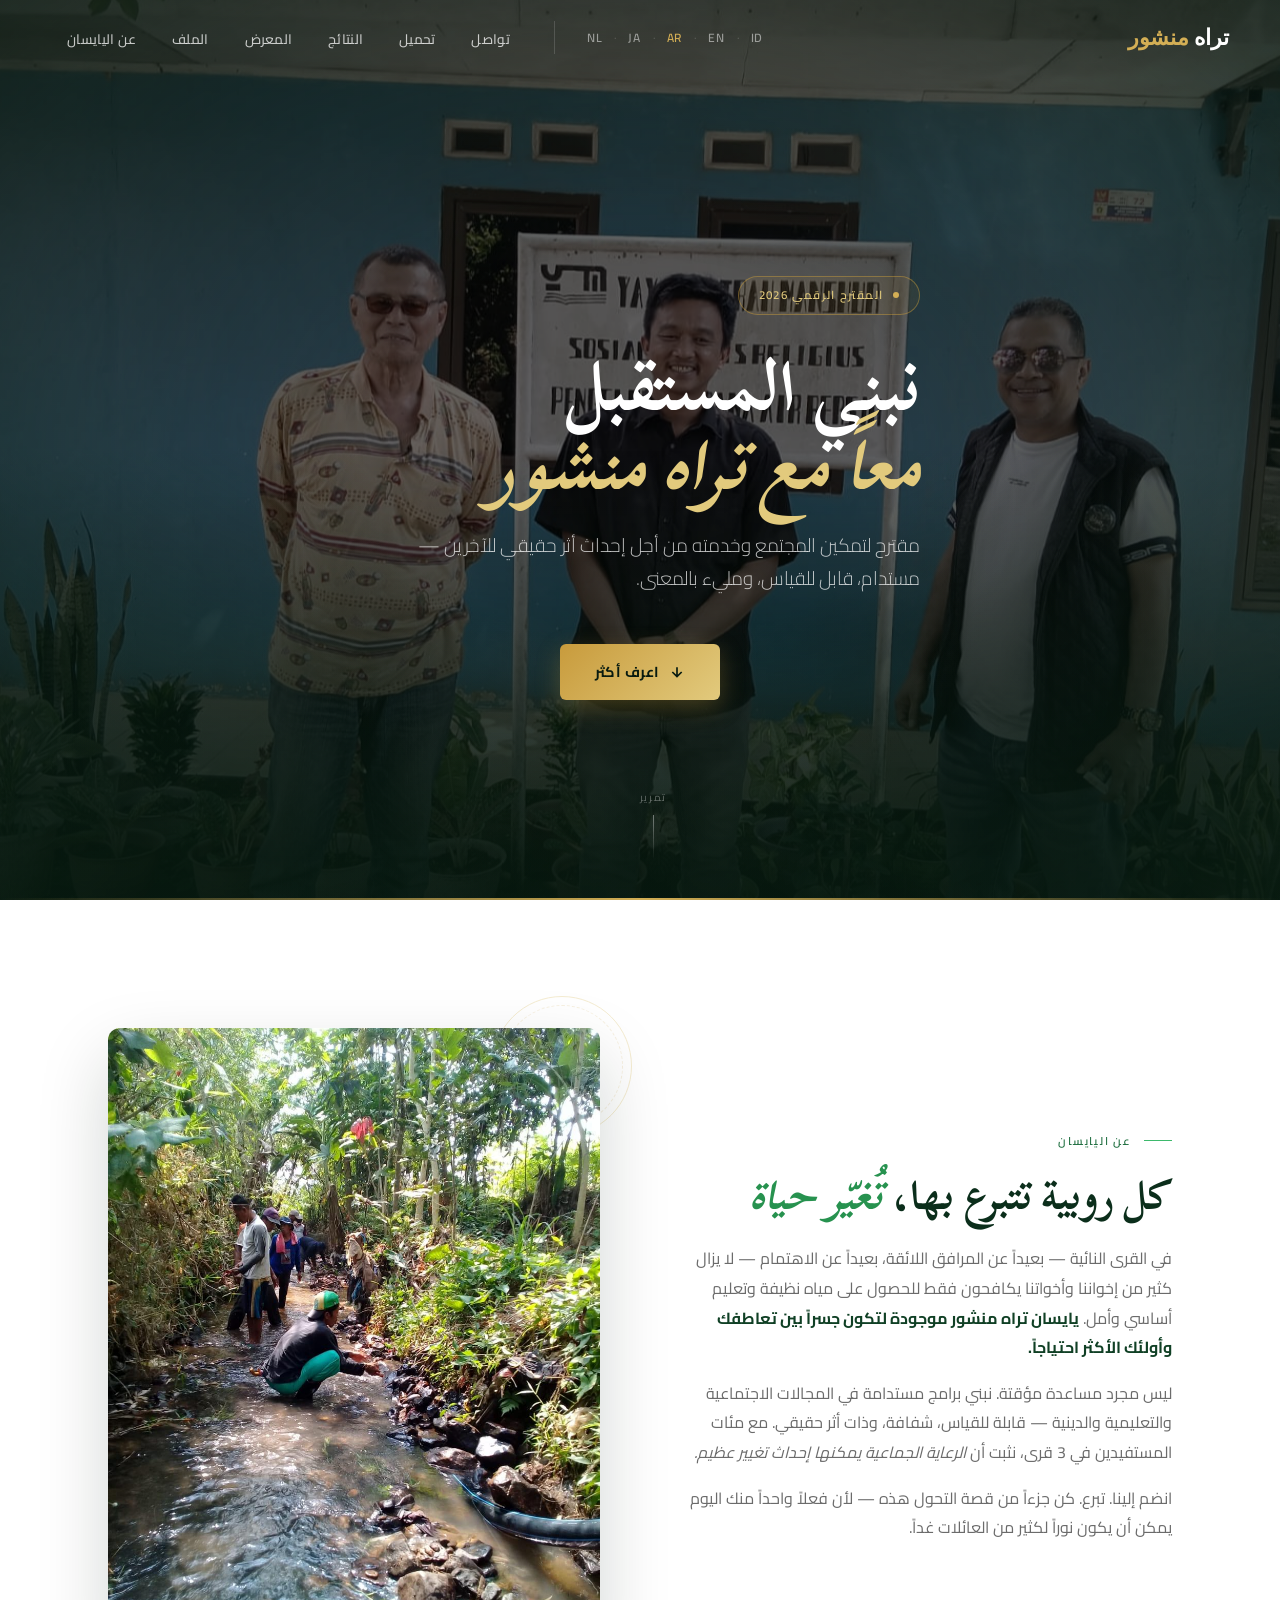
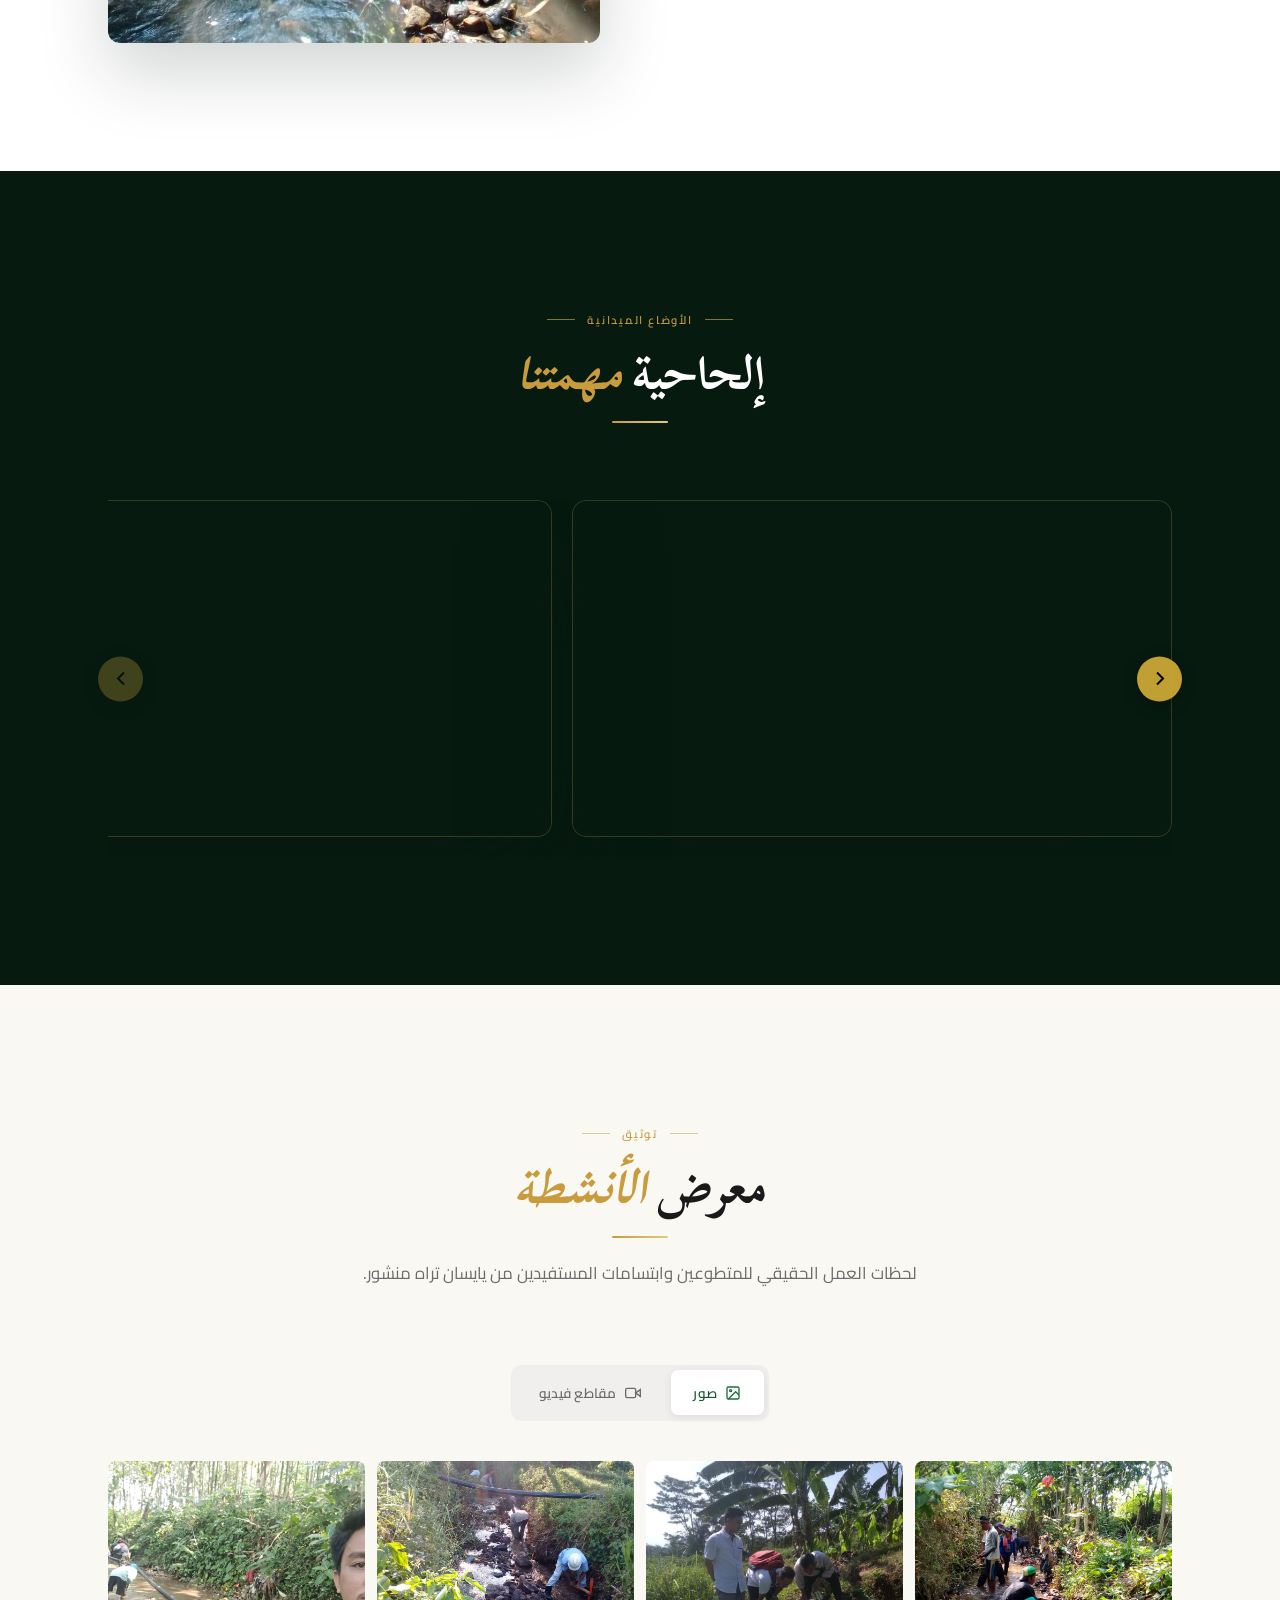
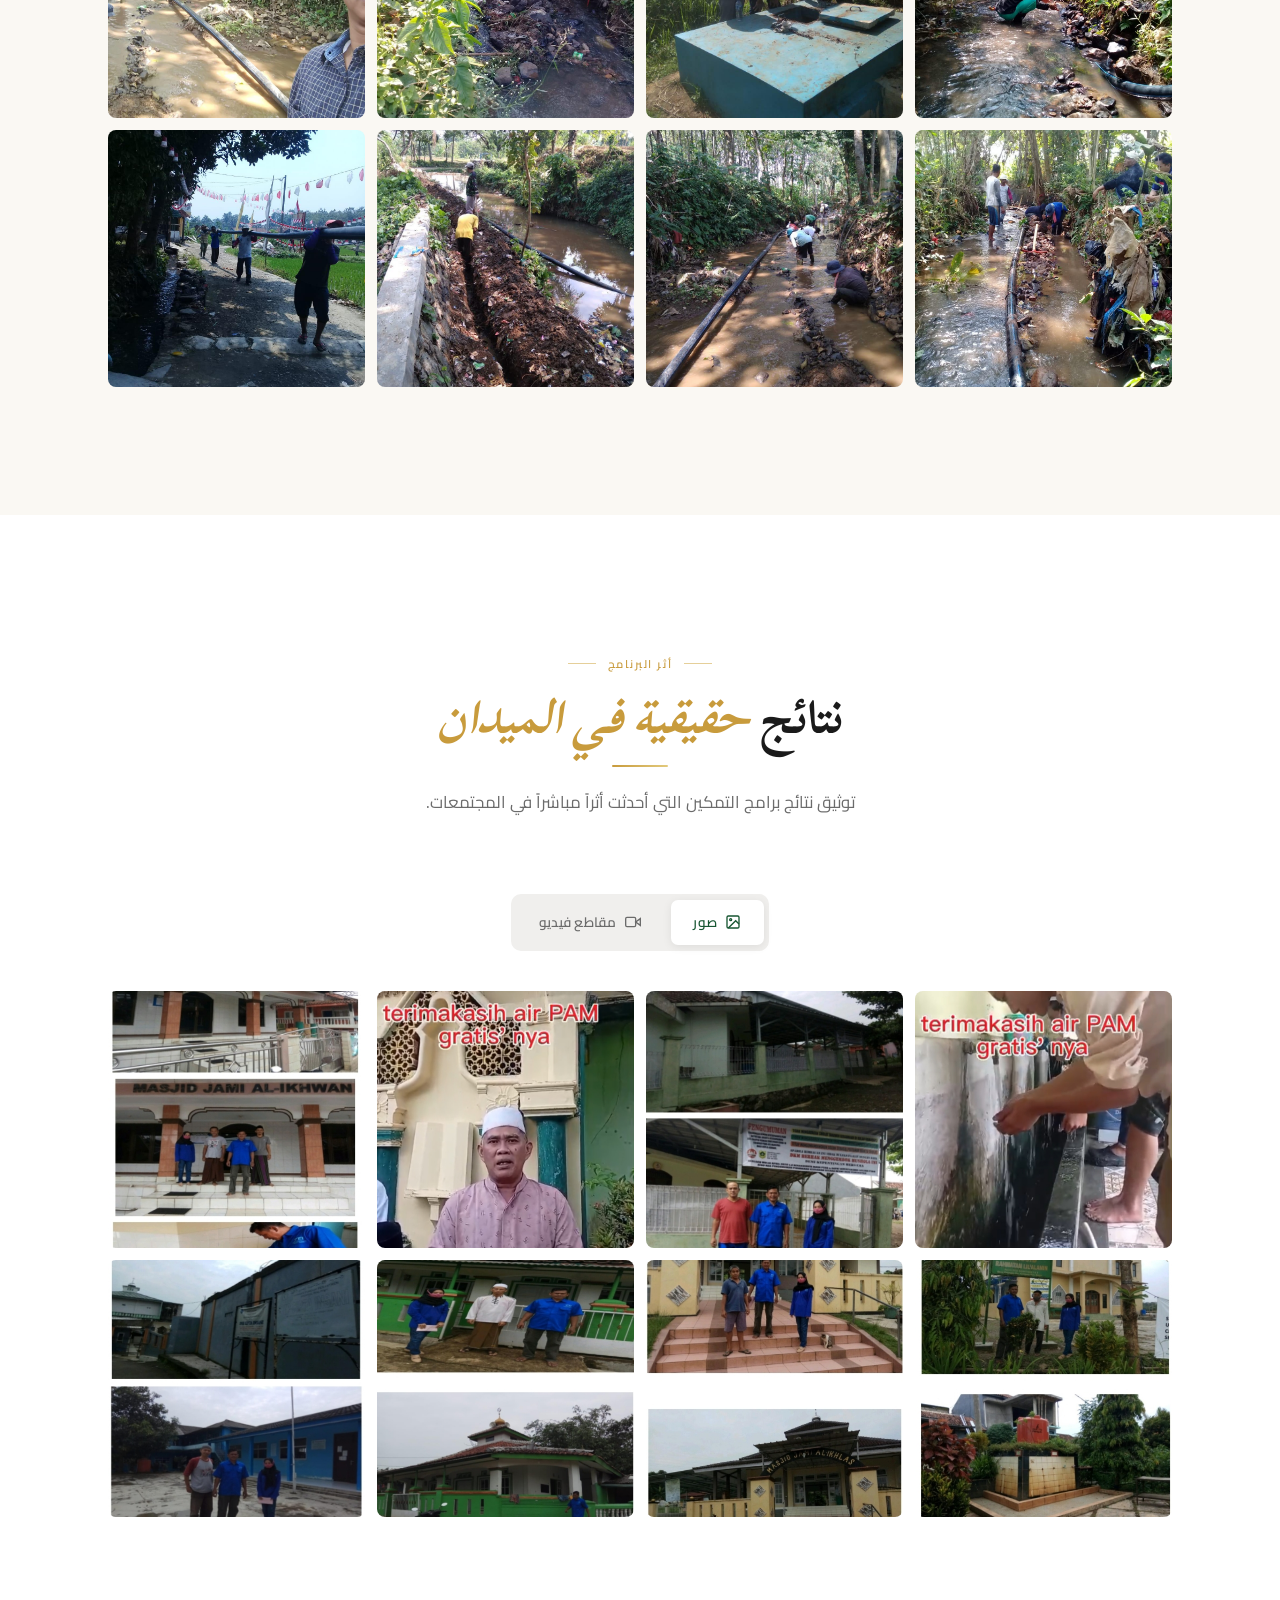
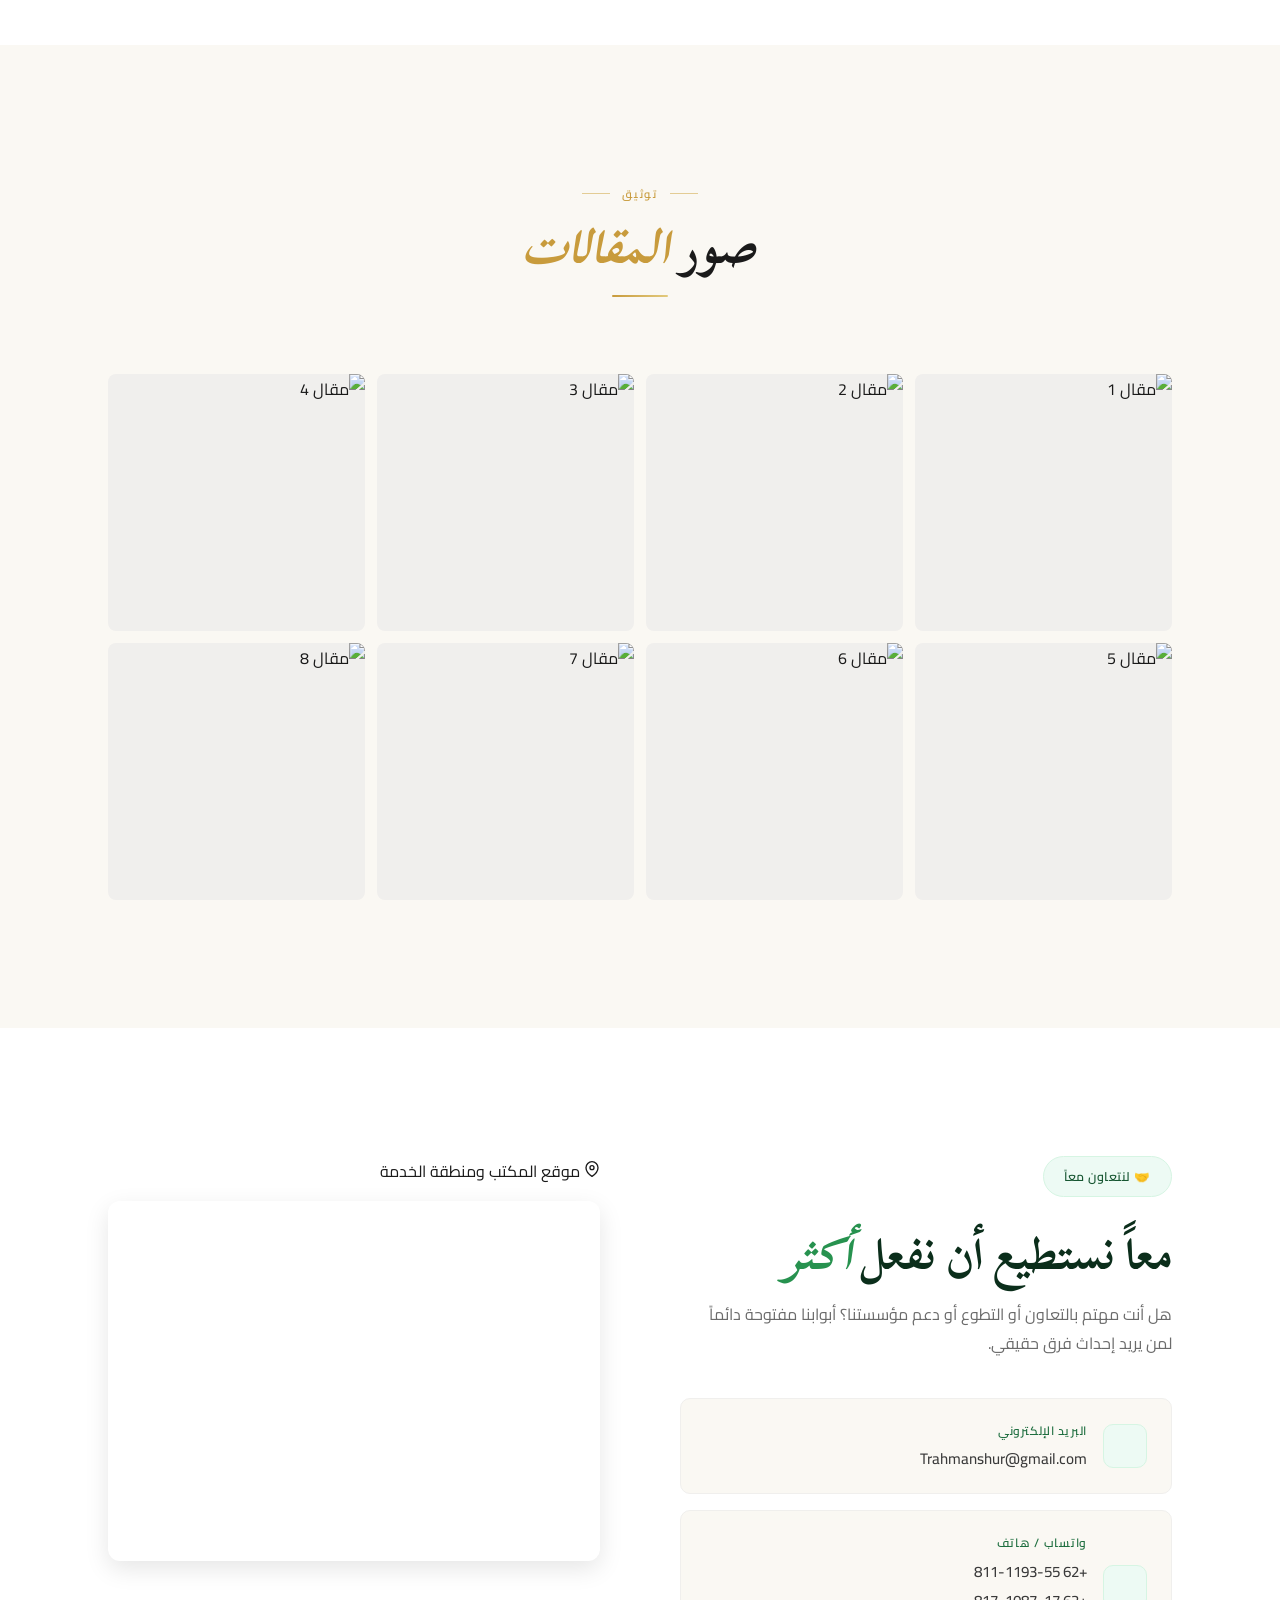
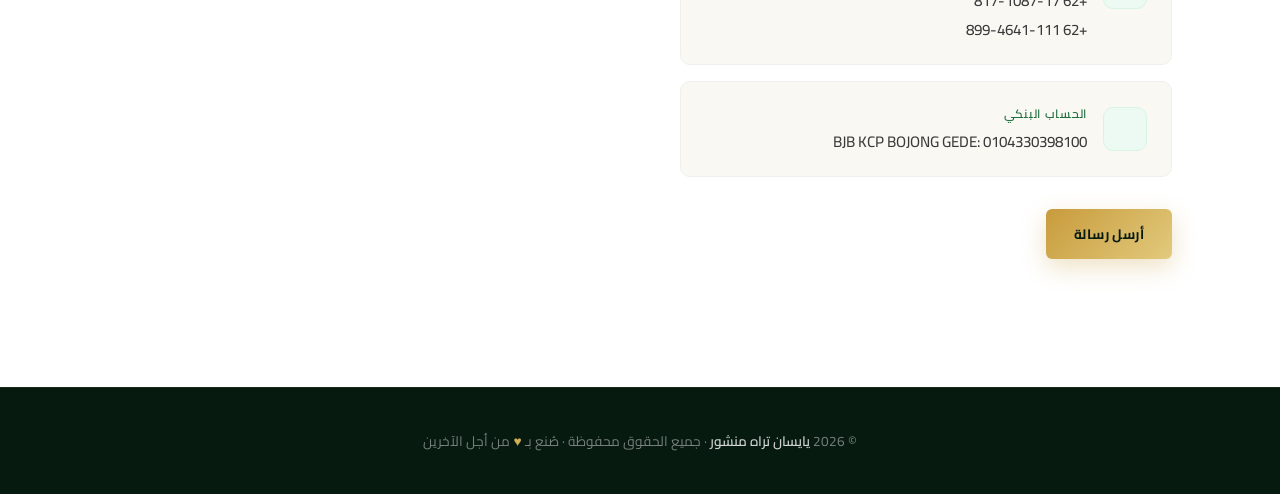
==== commit 593a9110: "Update ar.html" ====
--- a/ar.html
+++ b/ar.html
@@ -3,15 +3,26 @@
 <head>
     <meta charset="UTF-8">
     <meta name="viewport" content="width=device-width, initial-scale=1.0">
-    <meta name="description" content="مؤسسة تراه منشور - مقترح رقمي لتمكين المجتمع وخدمته">
-    <title>مؤسسة تراه منشور — المقترح الرقمي 2026</title>
+    <meta name="description" content="يايسان تراه منشور - مقترح رقمي لتمكين المجتمع وخدمته">
+    <title>يايسان تراه منشور — المقترح الرقمي 2026</title>
     <link rel="preconnect" href="https://fonts.googleapis.com">
     <link rel="preconnect" href="https://fonts.gstatic.com" crossorigin>
-    <link href="https://fonts.googleapis.com/css2?family=Playfair+Display:wght@700;900&family=DM+Sans:wght@300;400;500;600&family=Noto+Naskh+Arabic:wght@400;500;600;700&display=swap" rel="stylesheet">
+    <link href="https://fonts.googleapis.com/css2?family=Scheherazade+New:wght@400;700&family=Cairo:wght@300;400;500;600;700&display=swap" rel="stylesheet">
     <link rel="stylesheet" href="style.css">
     <style>
-        body { font-family: 'Noto Naskh Arabic', 'DM Sans', serif; }
-        .nav__logo, .hero__title, .about__title, .sec-title, .kontak__title { font-family: 'Noto Naskh Arabic', serif; }
+        body { font-family: 'Cairo', sans-serif; }
+        .hero__title, .about__title, .sec-title, .kontak__title { font-family: 'Scheherazade New', serif; }
+        .nav__links { flex-direction: row-reverse; }
+        .about-layout { direction: rtl; }
+        .kontak-layout { direction: rtl; }
+        .kontak__items { direction: rtl; }
+        .galeri-tabs { direction: rtl; }
+        .hero__content { direction: rtl; text-align: right; }
+        .about__text { text-align: right; }
+        .sec-header { direction: rtl; }
+        .kontak__desc { text-align: right; }
+        .kontak__item { direction: rtl; }
+        .footer { direction: rtl; }
     </style>
 </head>
 <body>
@@ -20,11 +31,11 @@
 <nav class="nav" id="mainNav">
     <div class="nav__logo">تراه <span>منشور</span></div>
     <ul class="nav__links">
-        <li><a href="#tentang">من نحن</a></li>
+        <li><a href="#tentang">عن اليايسان</a></li>
         <li><a href="#video-profil">الملف</a></li>
         <li><a href="#galeri">المعرض</a></li>
         <li><a href="#hasil">النتائج</a></li>
-        <li><a href="#download">تنزيل</a></li>
+        <li><a href="#download">تحميل</a></li>
         <li><a href="#kontak">تواصل</a></li>
         <li class="nav__lang">
             <a href="index.html">ID</a>
@@ -40,45 +51,45 @@
     </ul>
 </nav>
 
-<!-- ═══════════ البطولة ═══════════ -->
+<!-- ═══════════ الصفحة الرئيسية ═══════════ -->
 <div class="hero">
     <div class="hero__bg"></div>
     <div class="hero__vignette"></div>
     <div class="hero__line"></div>
     <div class="hero__content">
         <span class="hero__badge">المقترح الرقمي 2026</span>
-        <h1 class="hero__title">بناء مستقبل أفضل<br><em>معاً مع تراه منشور</em></h1>
-        <p class="hero__subtitle">مقترح لتمكين المجتمع وخدمته من أجل إحداث أثر حقيقي للآخرين — مستدام، قابل للقياس، وذو معنى عميق.</p>
+        <h1 class="hero__title">نبني المستقبل<br><em>معاً مع تراه منشور</em></h1>
+        <p class="hero__subtitle">مقترح لتمكين المجتمع وخدمته من أجل إحداث أثر حقيقي للآخرين — مستدام، قابل للقياس، ومليء بالمعنى.</p>
         <div class="hero__actions">
             <a href="#tentang" class="btn-gold">
                 <svg width="16" height="16" viewBox="0 0 24 24" fill="none" stroke="currentColor" stroke-width="2.5"><path d="M12 5v14M5 12l7 7 7-7"/></svg>
-                اعرف المزيد
+                اعرف أكثر
             </a>
         </div>
     </div>
     <div class="hero__scroll">
-        مرر
+        تمرير
         <div class="hero__scroll-line"></div>
     </div>
 </div>
 
-<!-- ═══════════ من نحن ═══════════ -->
+<!-- ═══════════ عن اليايسان ═══════════ -->
 <section id="tentang" class="section section--white">
     <div class="container">
         <div class="about-layout">
             <div class="about__text reveal">
-                <span class="about__eyebrow">من نحن</span>
-                <h2 class="about__title">كل روبية تتبرع بها، <em>تغير حياة</em></h2>
+                <span class="about__eyebrow">عن اليايسان</span>
+                <h2 class="about__title">كل روبية تتبرع بها، <em>تُغيّر حياة</em></h2>
                 <div class="about__body">
-                    <p>في القرى النائية — بعيداً عن المرافق اللائقة، بعيداً عن الاهتمام — لا يزال كثير من إخوتنا يكافحون فقط للحصول على مياه نظيفة وتعليم أساسي وأمل. <strong>جاءت مؤسسة تراه منشور لتكون الجسر بين تعاطفكم وأولئك الأشد حاجة.</strong></p>
-                    <p>ليست مجرد مساعدة مؤقتة. نحن نبني برامج مستدامة في المجالات الاجتماعية والتعليمية والدينية — قابلة للقياس، شفافة، وذات أثر حقيقي. مع مئات المستفيدين في 3 قرى، نثبت أن <em>التعاطف الجماعي قادر على إحداث تغيير كبير.</em></p>
-                    <p>انضم إلينا. تبرع. كن جزءاً من قصة التغيير هذه — لأن تصرفاً واحداً منك اليوم قد يكون نوراً لكثير من الأسر غداً.</p>
+                    <p>في القرى النائية — بعيداً عن المرافق اللائقة، بعيداً عن الاهتمام — لا يزال كثير من إخواننا وأخواتنا يكافحون فقط للحصول على مياه نظيفة وتعليم أساسي وأمل. <strong>يايسان تراه منشور موجودة لتكون جسراً بين تعاطفك وأولئك الأكثر احتياجاً.</strong></p>
+                    <p>ليس مجرد مساعدة مؤقتة. نبني برامج مستدامة في المجالات الاجتماعية والتعليمية والدينية — قابلة للقياس، شفافة، وذات أثر حقيقي. مع مئات المستفيدين في 3 قرى، نثبت أن <em>الرعاية الجماعية يمكنها إحداث تغيير عظيم.</em></p>
+                    <p>انضم إلينا. تبرع. كن جزءاً من قصة التحول هذه — لأن فعلاً واحداً منك اليوم يمكن أن يكون نوراً لكثير من العائلات غداً.</p>
                 </div>
             </div>
             <div class="about__visual reveal reveal-delay-2">
                 <div class="about__ring"></div>
                 <div class="about__img-wrap">
-                    <img src="image/foto1.jpeg" alt="أنشطة مؤسسة تراه منشور" loading="lazy">
+                    <img src="image/foto1.jpeg" alt="أنشطة يايسان تراه منشور" loading="lazy">
                 </div>
             </div>
         </div>
@@ -89,8 +100,8 @@
 <section id="video-profil" class="section section--dark">
     <div class="container">
         <div class="sec-header reveal">
-            <span class="sec-eyebrow">أوضاع الميدان</span>
-            <h2 class="sec-title">الإلحاحية في <em>مهمتنا</em></h2>
+            <span class="sec-eyebrow">الأوضاع الميدانية</span>
+            <h2 class="sec-title">إلحاحية <em>مهمتنا</em></h2>
             <div class="sec-divider"></div>
         </div>
 
@@ -108,7 +119,7 @@
                         <div class="video-card">
                             <div class="video-wrap">
                                 <iframe src="https://www.youtube.com/embed/qf60KJDmAho"
-                                    title="فيديو تعريفي لمؤسسة تراه منشور"
+                                    title="فيديو ملف يايسان تراه منشور"
                                     allow="accelerometer; autoplay; clipboard-write; encrypted-media; gyroscope; picture-in-picture; web-share"
                                     allowfullscreen loading="lazy"></iframe>
                             </div>
@@ -116,7 +127,7 @@
                         <div class="video-card">
                             <div class="video-wrap">
                                 <iframe src="https://www.youtube.com/embed/LDbUK9trMSY"
-                                    title="مؤسسة تراه منشور - نشاط 2"
+                                    title="يايسان تراه منشور - النشاط 2"
                                     allow="accelerometer; autoplay; clipboard-write; encrypted-media; gyroscope; picture-in-picture; web-share"
                                     allowfullscreen loading="lazy"></iframe>
                             </div>
@@ -124,7 +135,7 @@
                         <div class="video-card">
                             <div class="video-wrap">
                                 <iframe src="https://www.youtube.com/embed/DxXKSx2XDOM"
-                                    title="مؤسسة تراه منشور - نشاط 3"
+                                    title="يايسان تراه منشور - النشاط 3"
                                     allow="accelerometer; autoplay; clipboard-write; encrypted-media; gyroscope; picture-in-picture; web-share"
                                     allowfullscreen loading="lazy"></iframe>
                             </div>
@@ -143,7 +154,7 @@
             <span class="sec-eyebrow">توثيق</span>
             <h2 class="sec-title">معرض <em>الأنشطة</em></h2>
             <div class="sec-divider"></div>
-            <p class="sec-desc">لحظات من العمل الحقيقي للمتطوعين وابتسامات المستفيدين من مؤسسة تراه منشور.</p>
+            <p class="sec-desc">لحظات العمل الحقيقي للمتطوعين وابتسامات المستفيدين من يايسان تراه منشور.</p>
         </div>
 
         <div class="galeri-tabs reveal">
@@ -153,7 +164,7 @@
             </button>
             <button class="galeri-tab" data-tab="video">
                 <svg width="16" height="16" viewBox="0 0 24 24" fill="none" stroke="currentColor" stroke-width="2"><polygon points="23 7 16 12 23 17 23 7"/><rect x="1" y="5" width="15" height="14" rx="2"/></svg>
-                فيديو
+                مقاطع فيديو
             </button>
         </div>
 
@@ -183,7 +194,7 @@
                 <div class="galeri-video-card__footer">
                     <div class="galeri-video-card__info">
                         <strong>توثيق النشاط الاجتماعي</strong>
-                        <span>مؤسسة تراه منشور — 2026</span>
+                        <span>يايسان تراه منشور — 2026</span>
                     </div>
                     <div class="galeri-video-card__play-icon"><svg width="18" height="18" viewBox="0 0 24 24" fill="currentColor"><polygon points="5 3 19 12 5 21 5 3"/></svg></div>
                 </div>
@@ -202,7 +213,7 @@
                 <div class="galeri-video-card__footer">
                     <div class="galeri-video-card__info">
                         <strong>نشاط خدمة المجتمع</strong>
-                        <span>مؤسسة تراه منشور — 2026</span>
+                        <span>يايسان تراه منشور — 2026</span>
                     </div>
                     <div class="galeri-video-card__play-icon"><svg width="18" height="18" viewBox="0 0 24 24" fill="currentColor"><polygon points="5 3 19 12 5 21 5 3"/></svg></div>
                 </div>
@@ -211,14 +222,14 @@
     </div>
 </section>
 
-<!-- ═══════════ النتائج ═══════════ -->
+<!-- ═══════════ النتائج الحقيقية ═══════════ -->
 <section id="hasil" class="section section--white">
     <div class="container">
         <div class="sec-header reveal">
             <span class="sec-eyebrow">أثر البرنامج</span>
-            <h2 class="sec-title">نتائج <em>حقيقية على أرض الواقع</em></h2>
+            <h2 class="sec-title">نتائج <em>حقيقية في الميدان</em></h2>
             <div class="sec-divider"></div>
-            <p class="sec-desc">توثيق نتائج برامج التمكين التي أحدثت أثراً مباشراً في المجتمع.</p>
+            <p class="sec-desc">توثيق نتائج برامج التمكين التي أحدثت أثراً مباشراً في المجتمعات.</p>
         </div>
 
         <div class="galeri-tabs reveal" id="hasil-tabs">
@@ -228,19 +239,19 @@
             </button>
             <button class="hasil-tab" data-hasil="video">
                 <svg width="16" height="16" viewBox="0 0 24 24" fill="none" stroke="currentColor" stroke-width="2"><polygon points="23 7 16 12 23 17 23 7"/><rect x="1" y="5" width="15" height="14" rx="2"/></svg>
-                فيديو
+                مقاطع فيديو
             </button>
         </div>
 
         <div class="galeri-grid" id="hasilPhoto">
-            <div class="galeri-item" data-src="image/hasil1.jpeg" data-caption="نتيجة 1"><img src="image/fotoh1.jpeg" alt="نتيجة 1" loading="lazy"><div class="galeri-item__zoom"><svg width="28" height="28" viewBox="0 0 24 24" fill="none" stroke="white" stroke-width="2"><circle cx="11" cy="11" r="8"/><path d="m21 21-4.35-4.35M11 8v6M8 11h6"/></svg></div></div>
-            <div class="galeri-item" data-src="image/hasil2.jpeg" data-caption="نتيجة 2"><img src="image/fotoh2.jpeg" alt="نتيجة 2" loading="lazy"><div class="galeri-item__zoom"><svg width="28" height="28" viewBox="0 0 24 24" fill="none" stroke="white" stroke-width="2"><circle cx="11" cy="11" r="8"/><path d="m21 21-4.35-4.35M11 8v6M8 11h6"/></svg></div></div>
-            <div class="galeri-item" data-src="image/hasil3.jpeg" data-caption="نتيجة 3"><img src="image/fotoh3.jpeg" alt="نتيجة 3" loading="lazy"><div class="galeri-item__zoom"><svg width="28" height="28" viewBox="0 0 24 24" fill="none" stroke="white" stroke-width="2"><circle cx="11" cy="11" r="8"/><path d="m21 21-4.35-4.35M11 8v6M8 11h6"/></svg></div></div>
-            <div class="galeri-item" data-src="image/hasil4.jpeg" data-caption="نتيجة 4"><img src="image/fotoh4.jpeg" alt="نتيجة 4" loading="lazy"><div class="galeri-item__zoom"><svg width="28" height="28" viewBox="0 0 24 24" fill="none" stroke="white" stroke-width="2"><circle cx="11" cy="11" r="8"/><path d="m21 21-4.35-4.35M11 8v6M8 11h6"/></svg></div></div>
-            <div class="galeri-item" data-src="image/hasil1.jpeg" data-caption="نتيجة 5"><img src="image/fotoh5.jpeg" alt="نتيجة 5" loading="lazy"><div class="galeri-item__zoom"><svg width="28" height="28" viewBox="0 0 24 24" fill="none" stroke="white" stroke-width="2"><circle cx="11" cy="11" r="8"/><path d="m21 21-4.35-4.35M11 8v6M8 11h6"/></svg></div></div>
-            <div class="galeri-item" data-src="image/hasil2.jpeg" data-caption="نتيجة 6"><img src="image/fotoh6.jpeg" alt="نتيجة 6" loading="lazy"><div class="galeri-item__zoom"><svg width="28" height="28" viewBox="0 0 24 24" fill="none" stroke="white" stroke-width="2"><circle cx="11" cy="11" r="8"/><path d="m21 21-4.35-4.35M11 8v6M8 11h6"/></svg></div></div>
-            <div class="galeri-item" data-src="image/hasil3.jpeg" data-caption="نتيجة 7"><img src="image/fotoh7.jpeg" alt="نتيجة 7" loading="lazy"><div class="galeri-item__zoom"><svg width="28" height="28" viewBox="0 0 24 24" fill="none" stroke="white" stroke-width="2"><circle cx="11" cy="11" r="8"/><path d="m21 21-4.35-4.35M11 8v6M8 11h6"/></svg></div></div>
-            <div class="galeri-item" data-src="image/hasil4.jpeg" data-caption="نتيجة 8"><img src="image/fotoh8.jpeg" alt="نتيجة 8" loading="lazy"><div class="galeri-item__zoom"><svg width="28" height="28" viewBox="0 0 24 24" fill="none" stroke="white" stroke-width="2"><circle cx="11" cy="11" r="8"/><path d="m21 21-4.35-4.35M11 8v6M8 11h6"/></svg></div></div>
+            <div class="galeri-item" data-src="image/hasil1.jpeg" data-caption="النتيجة 1"><img src="image/fotoh1.jpeg" alt="النتيجة 1" loading="lazy"><div class="galeri-item__zoom"><svg width="28" height="28" viewBox="0 0 24 24" fill="none" stroke="white" stroke-width="2"><circle cx="11" cy="11" r="8"/><path d="m21 21-4.35-4.35M11 8v6M8 11h6"/></svg></div></div>
+            <div class="galeri-item" data-src="image/hasil2.jpeg" data-caption="النتيجة 2"><img src="image/fotoh2.jpeg" alt="النتيجة 2" loading="lazy"><div class="galeri-item__zoom"><svg width="28" height="28" viewBox="0 0 24 24" fill="none" stroke="white" stroke-width="2"><circle cx="11" cy="11" r="8"/><path d="m21 21-4.35-4.35M11 8v6M8 11h6"/></svg></div></div>
+            <div class="galeri-item" data-src="image/hasil3.jpeg" data-caption="النتيجة 3"><img src="image/fotoh3.jpeg" alt="النتيجة 3" loading="lazy"><div class="galeri-item__zoom"><svg width="28" height="28" viewBox="0 0 24 24" fill="none" stroke="white" stroke-width="2"><circle cx="11" cy="11" r="8"/><path d="m21 21-4.35-4.35M11 8v6M8 11h6"/></svg></div></div>
+            <div class="galeri-item" data-src="image/hasil4.jpeg" data-caption="النتيجة 4"><img src="image/fotoh4.jpeg" alt="النتيجة 4" loading="lazy"><div class="galeri-item__zoom"><svg width="28" height="28" viewBox="0 0 24 24" fill="none" stroke="white" stroke-width="2"><circle cx="11" cy="11" r="8"/><path d="m21 21-4.35-4.35M11 8v6M8 11h6"/></svg></div></div>
+            <div class="galeri-item" data-src="image/hasil1.jpeg" data-caption="النتيجة 5"><img src="image/fotoh5.jpeg" alt="النتيجة 5" loading="lazy"><div class="galeri-item__zoom"><svg width="28" height="28" viewBox="0 0 24 24" fill="none" stroke="white" stroke-width="2"><circle cx="11" cy="11" r="8"/><path d="m21 21-4.35-4.35M11 8v6M8 11h6"/></svg></div></div>
+            <div class="galeri-item" data-src="image/hasil2.jpeg" data-caption="النتيجة 6"><img src="image/fotoh6.jpeg" alt="النتيجة 6" loading="lazy"><div class="galeri-item__zoom"><svg width="28" height="28" viewBox="0 0 24 24" fill="none" stroke="white" stroke-width="2"><circle cx="11" cy="11" r="8"/><path d="m21 21-4.35-4.35M11 8v6M8 11h6"/></svg></div></div>
+            <div class="galeri-item" data-src="image/hasil3.jpeg" data-caption="النتيجة 7"><img src="image/fotoh7.jpeg" alt="النتيجة 7" loading="lazy"><div class="galeri-item__zoom"><svg width="28" height="28" viewBox="0 0 24 24" fill="none" stroke="white" stroke-width="2"><circle cx="11" cy="11" r="8"/><path d="m21 21-4.35-4.35M11 8v6M8 11h6"/></svg></div></div>
+            <div class="galeri-item" data-src="image/hasil4.jpeg" data-caption="النتيجة 8"><img src="image/fotoh8.jpeg" alt="النتيجة 8" loading="lazy"><div class="galeri-item__zoom"><svg width="28" height="28" viewBox="0 0 24 24" fill="none" stroke="white" stroke-width="2"><circle cx="11" cy="11" r="8"/><path d="m21 21-4.35-4.35M11 8v6M8 11h6"/></svg></div></div>
         </div>
 
         <div class="galeri-video-grid" id="hasilVideo" style="display:none;">
@@ -257,7 +268,7 @@
                 <div class="galeri-video-card__footer">
                     <div class="galeri-video-card__info">
                         <strong>نتائج برنامج المياه النظيفة</strong>
-                        <span>مؤسسة تراه منشور — 2026</span>
+                        <span>يايسان تراه منشور — 2026</span>
                     </div>
                     <div class="galeri-video-card__play-icon"><svg width="18" height="18" viewBox="0 0 24 24" fill="currentColor"><polygon points="5 3 19 12 5 21 5 3"/></svg></div>
                 </div>
@@ -266,8 +277,29 @@
     </div>
 </section>
 
-<!-- ═══════════ LIGHTBOX ═══════════ -->
-<div class="lightbox" id="lightbox" role="dialog" aria-modal="true" aria-label="صورة مكبرة">
+<!-- ═══════════ صور المقالات ═══════════ -->
+<section id="foto-artikel" class="section section--cream">
+    <div class="container">
+        <div class="sec-header reveal">
+            <span class="sec-eyebrow">توثيق</span>
+            <h2 class="sec-title">صور <em>المقالات</em></h2>
+            <div class="sec-divider"></div>
+        </div>
+        <div class="galeri-grid">
+            <div class="galeri-item" data-src="image/artikel1.jpeg" data-caption="صورة المقال 1"><img src="image/artikel1.jpeg" alt="مقال 1" loading="lazy"><div class="galeri-item__zoom"><svg width="28" height="28" viewBox="0 0 24 24" fill="none" stroke="white" stroke-width="2"><circle cx="11" cy="11" r="8"/><path d="m21 21-4.35-4.35M11 8v6M8 11h6"/></svg></div></div>
+            <div class="galeri-item" data-src="image/artikel2.jpeg" data-caption="صورة المقال 2"><img src="image/artikel2.jpeg" alt="مقال 2" loading="lazy"><div class="galeri-item__zoom"><svg width="28" height="28" viewBox="0 0 24 24" fill="none" stroke="white" stroke-width="2"><circle cx="11" cy="11" r="8"/><path d="m21 21-4.35-4.35M11 8v6M8 11h6"/></svg></div></div>
+            <div class="galeri-item" data-src="image/artikel3.jpeg" data-caption="صورة المقال 3"><img src="image/artikel3.jpeg" alt="مقال 3" loading="lazy"><div class="galeri-item__zoom"><svg width="28" height="28" viewBox="0 0 24 24" fill="none" stroke="white" stroke-width="2"><circle cx="11" cy="11" r="8"/><path d="m21 21-4.35-4.35M11 8v6M8 11h6"/></svg></div></div>
+            <div class="galeri-item" data-src="image/artikel4.jpeg" data-caption="صورة المقال 4"><img src="image/artikel4.jpeg" alt="مقال 4" loading="lazy"><div class="galeri-item__zoom"><svg width="28" height="28" viewBox="0 0 24 24" fill="none" stroke="white" stroke-width="2"><circle cx="11" cy="11" r="8"/><path d="m21 21-4.35-4.35M11 8v6M8 11h6"/></svg></div></div>
+            <div class="galeri-item" data-src="image/artikel5.jpeg" data-caption="صورة المقال 5"><img src="image/artikel5.jpeg" alt="مقال 5" loading="lazy"><div class="galeri-item__zoom"><svg width="28" height="28" viewBox="0 0 24 24" fill="none" stroke="white" stroke-width="2"><circle cx="11" cy="11" r="8"/><path d="m21 21-4.35-4.35M11 8v6M8 11h6"/></svg></div></div>
+            <div class="galeri-item" data-src="image/artikel6.jpeg" data-caption="صورة المقال 6"><img src="image/artikel6.jpeg" alt="مقال 6" loading="lazy"><div class="galeri-item__zoom"><svg width="28" height="28" viewBox="0 0 24 24" fill="none" stroke="white" stroke-width="2"><circle cx="11" cy="11" r="8"/><path d="m21 21-4.35-4.35M11 8v6M8 11h6"/></svg></div></div>
+            <div class="galeri-item" data-src="image/artikel7.jpeg" data-caption="صورة المقال 7"><img src="image/artikel7.jpeg" alt="مقال 7" loading="lazy"><div class="galeri-item__zoom"><svg width="28" height="28" viewBox="0 0 24 24" fill="none" stroke="white" stroke-width="2"><circle cx="11" cy="11" r="8"/><path d="m21 21-4.35-4.35M11 8v6M8 11h6"/></svg></div></div>
+            <div class="galeri-item" data-src="image/artikel8.jpeg" data-caption="صورة المقال 8"><img src="image/artikel8.jpeg" alt="مقال 8" loading="lazy"><div class="galeri-item__zoom"><svg width="28" height="28" viewBox="0 0 24 24" fill="none" stroke="white" stroke-width="2"><circle cx="11" cy="11" r="8"/><path d="m21 21-4.35-4.35M11 8v6M8 11h6"/></svg></div></div>
+        </div>
+    </div>
+</section>
+
+<!-- ═══════════ LIGHTBOX MODAL ═══════════ -->
+<div class="lightbox" id="lightbox" role="dialog" aria-modal="true" aria-label="الصورة مكبّرة">
     <div class="lightbox__backdrop" id="lightboxBackdrop"></div>
     <button class="lightbox__close" id="lightboxClose" aria-label="إغلاق">
         <svg width="20" height="20" viewBox="0 0 24 24" fill="none" stroke="currentColor" stroke-width="2.5"><path d="M18 6 6 18M6 6l12 12"/></svg>
@@ -293,8 +325,8 @@
         <div class="kontak-layout">
             <div class="reveal">
                 <span class="collab-pill">🤝 لنتعاون معاً</span>
-                <h2 class="kontak__title">معاً نستطيع <em>تحقيق المزيد</em></h2>
-                <p class="kontak__desc">هل أنت مهتم بالتعاون أو التطوع أو دعم مؤسستنا؟ أبوابنا مفتوحة دائماً لكل من يريد إحداث فرق حقيقي.</p>
+                <h2 class="kontak__title">معاً نستطيع أن نفعل <em>أكثر</em></h2>
+                <p class="kontak__desc">هل أنت مهتم بالتعاون أو التطوع أو دعم مؤسستنا؟ أبوابنا مفتوحة دائماً لمن يريد إحداث فرق حقيقي.</p>
                 <div class="kontak__items">
                     <div class="kontak__item">
                         <div class="kontak__item-icon"></div>
@@ -315,7 +347,7 @@
                     <div class="kontak__item">
                         <div class="kontak__item-icon"></div>
                         <div>
-                            <div class="kontak__item-label">حساب بنكي</div>
+                            <div class="kontak__item-label">الحساب البنكي</div>
                             <div class="kontak__item-value">BJB KCP BOJONG GEDE: 0104330398100</div>
                         </div>
                     </div>
@@ -337,7 +369,7 @@
                         allowfullscreen=""
                         loading="lazy"
                         referrerpolicy="no-referrer-when-downgrade"
-                        title="موقع مؤسسة تراه منشور">
+                        title="موقع يايسان تراه منشور">
                     </iframe>
                 </div>
             </div>
@@ -345,9 +377,9 @@
     </div>
 </section>
 
-<!-- ═══════════ تذييل الصفحة ═══════════ -->
+<!-- ═══════════ FOOTER ═══════════ -->
 <footer class="footer">
-    <p>&copy; 2026 <strong>مؤسسة تراه منشور</strong> · جميع الحقوق محفوظة · صُنع بـ<span class="footer__gold">♥</span> للآخرين</p>
+    <p>&copy; 2026 <strong>يايسان تراه منشور</strong> · جميع الحقوق محفوظة · صُنع بـ <span class="footer__gold">♥</span> من أجل الآخرين</p>
 </footer>
 
 <script src="script.js"></script>
--- a/style.css
+++ b/style.css
@@ -1295,7 +1295,7 @@
 .galeri-video-card .video-wrap video {
     width: 100%;
     height: 100%;
-    object-fit: cover;
+    object-fit: contain;
     display: block;
 }
 
@@ -1443,27 +1443,42 @@
     }
 }
 
-/* Kontainer luar untuk peta */
 .kontak__map-frame {
-    width: 100%;            /* Memenuhi lebar area kontak */
-    max-width: 100%;        /* Memastikan tidak meluber keluar */
-    display: flex;
-    justify-content: center; /* Posisi di tengah */
+    width: 100%;
+    border-radius: 12px;
+    overflow: hidden;
+    box-shadow: 0 8px 24px rgba(0,0,0,0.1);
     margin-top: 15px;
 }
-
-/* Pengaturan utama iframe peta agar seperti tampilan HP */
-.peta-responsif {
-    width: 100%;            /* Lebar mengikuti layar (bagus untuk HP) */
-    height: 300px;          /* Tinggi yang pas untuk layar ponsel */
-    border-radius: 15px;    /* Membuat sudut melengkung agar modern */
-    box-shadow: 0 5px 15px rgba(0,0,0,0.1); /* Memberi sedikit bayangan */
-}
-
-/* Penyesuaian khusus untuk layar yang sangat kecil */
-@media (max-width: 480px) {
-    .peta-responsif {
-        height: 250px;      /* Sedikit lebih pendek di HP kecil agar tidak makan tempat */
-    }
-}
-
+.map-responsive {
+    width: 100%;
+    height: 300px;
+    border: 0;
+    display: block;
+}
+@media (min-width: 768px) {
+    .map-responsive { height: 360px; }
+}
+
+/* ── Hasil Tab (mirror galeri-tab) ── */
+.hasil-tab {
+    display: inline-flex;
+    align-items: center;
+    gap: 0.5rem;
+    padding: 0.6rem 1.4rem;
+    border-radius: 7px;
+    font-size: 0.85rem;
+    font-weight: 600;
+    color: var(--ink-500);
+    background: transparent;
+    border: none;
+    cursor: pointer;
+    transition: background 0.25s ease, color 0.25s ease, box-shadow 0.25s ease;
+    letter-spacing: 0.02em;
+}
+.hasil-tab.active {
+    background: var(--white);
+    color: var(--green-700);
+    box-shadow: 0 2px 10px rgba(0,0,0,0.08);
+}
+.hasil-tab:hover:not(.active) { color: var(--ink-700); }
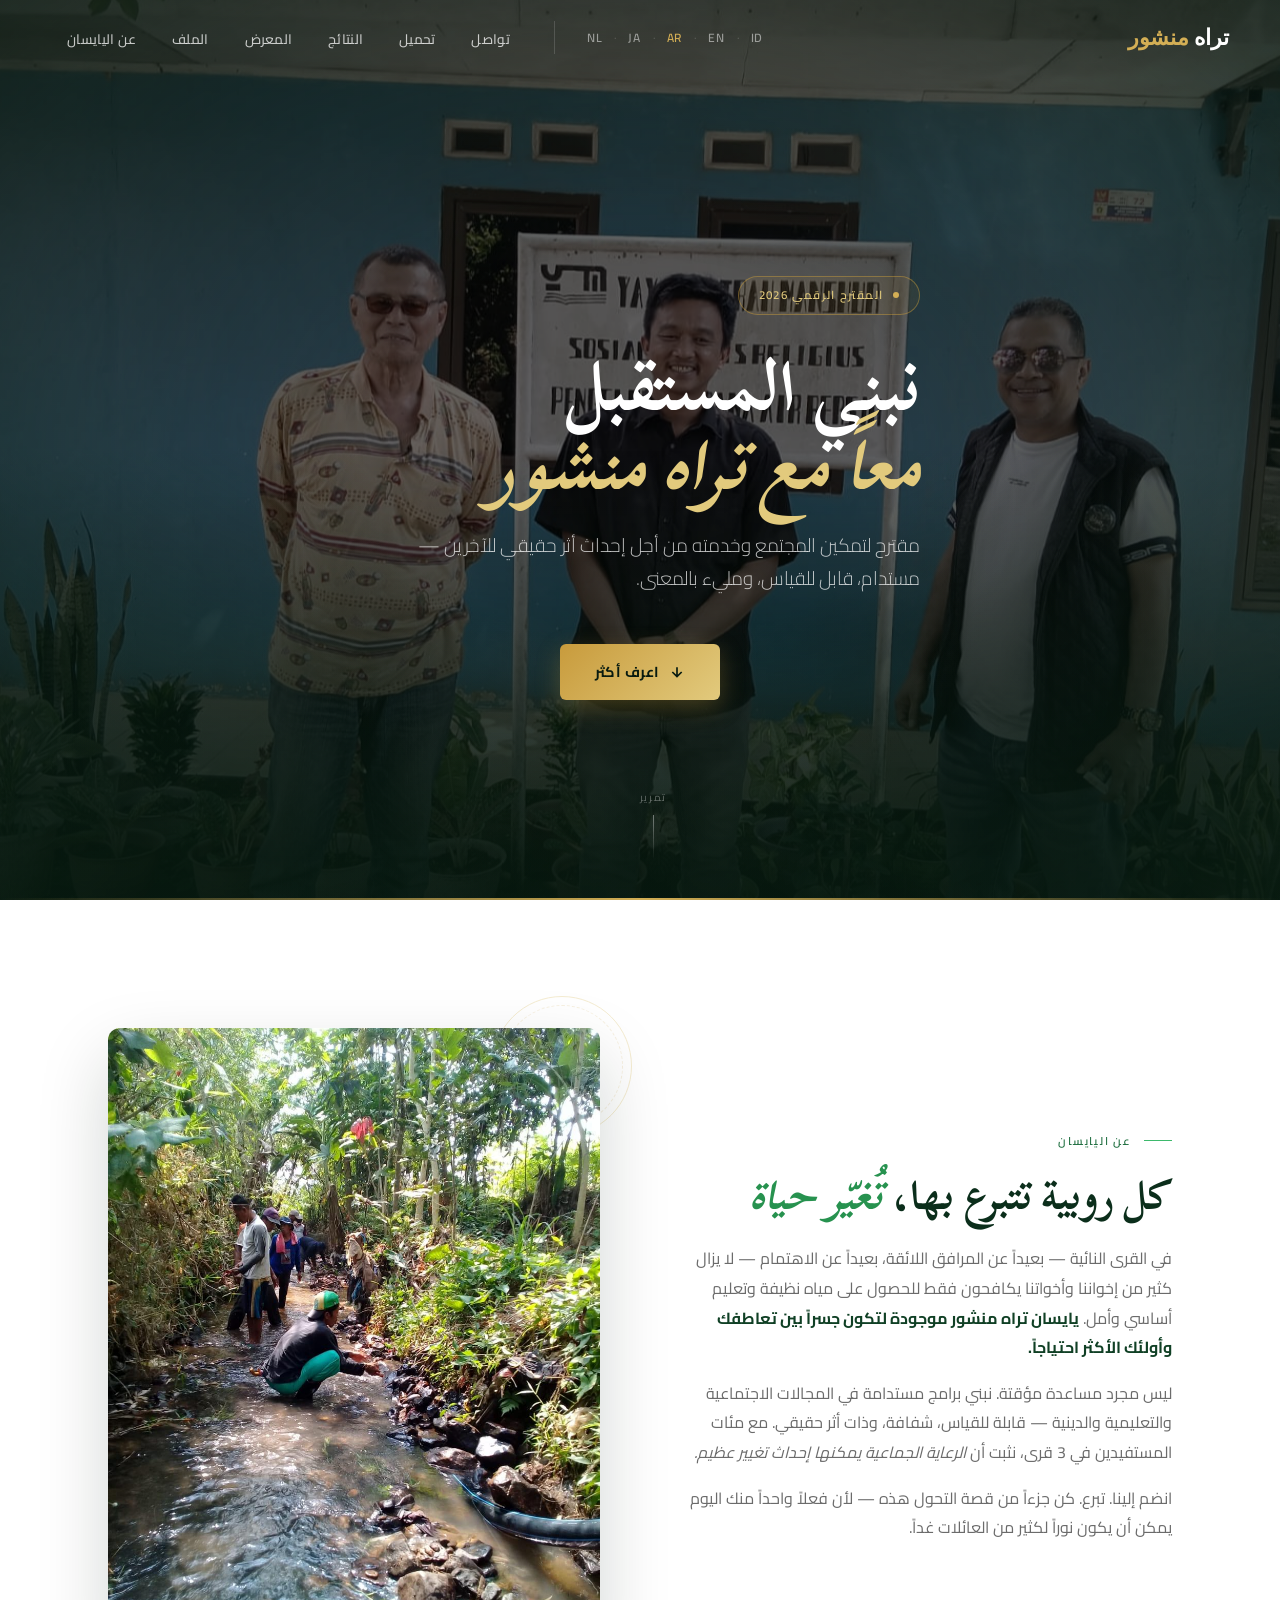
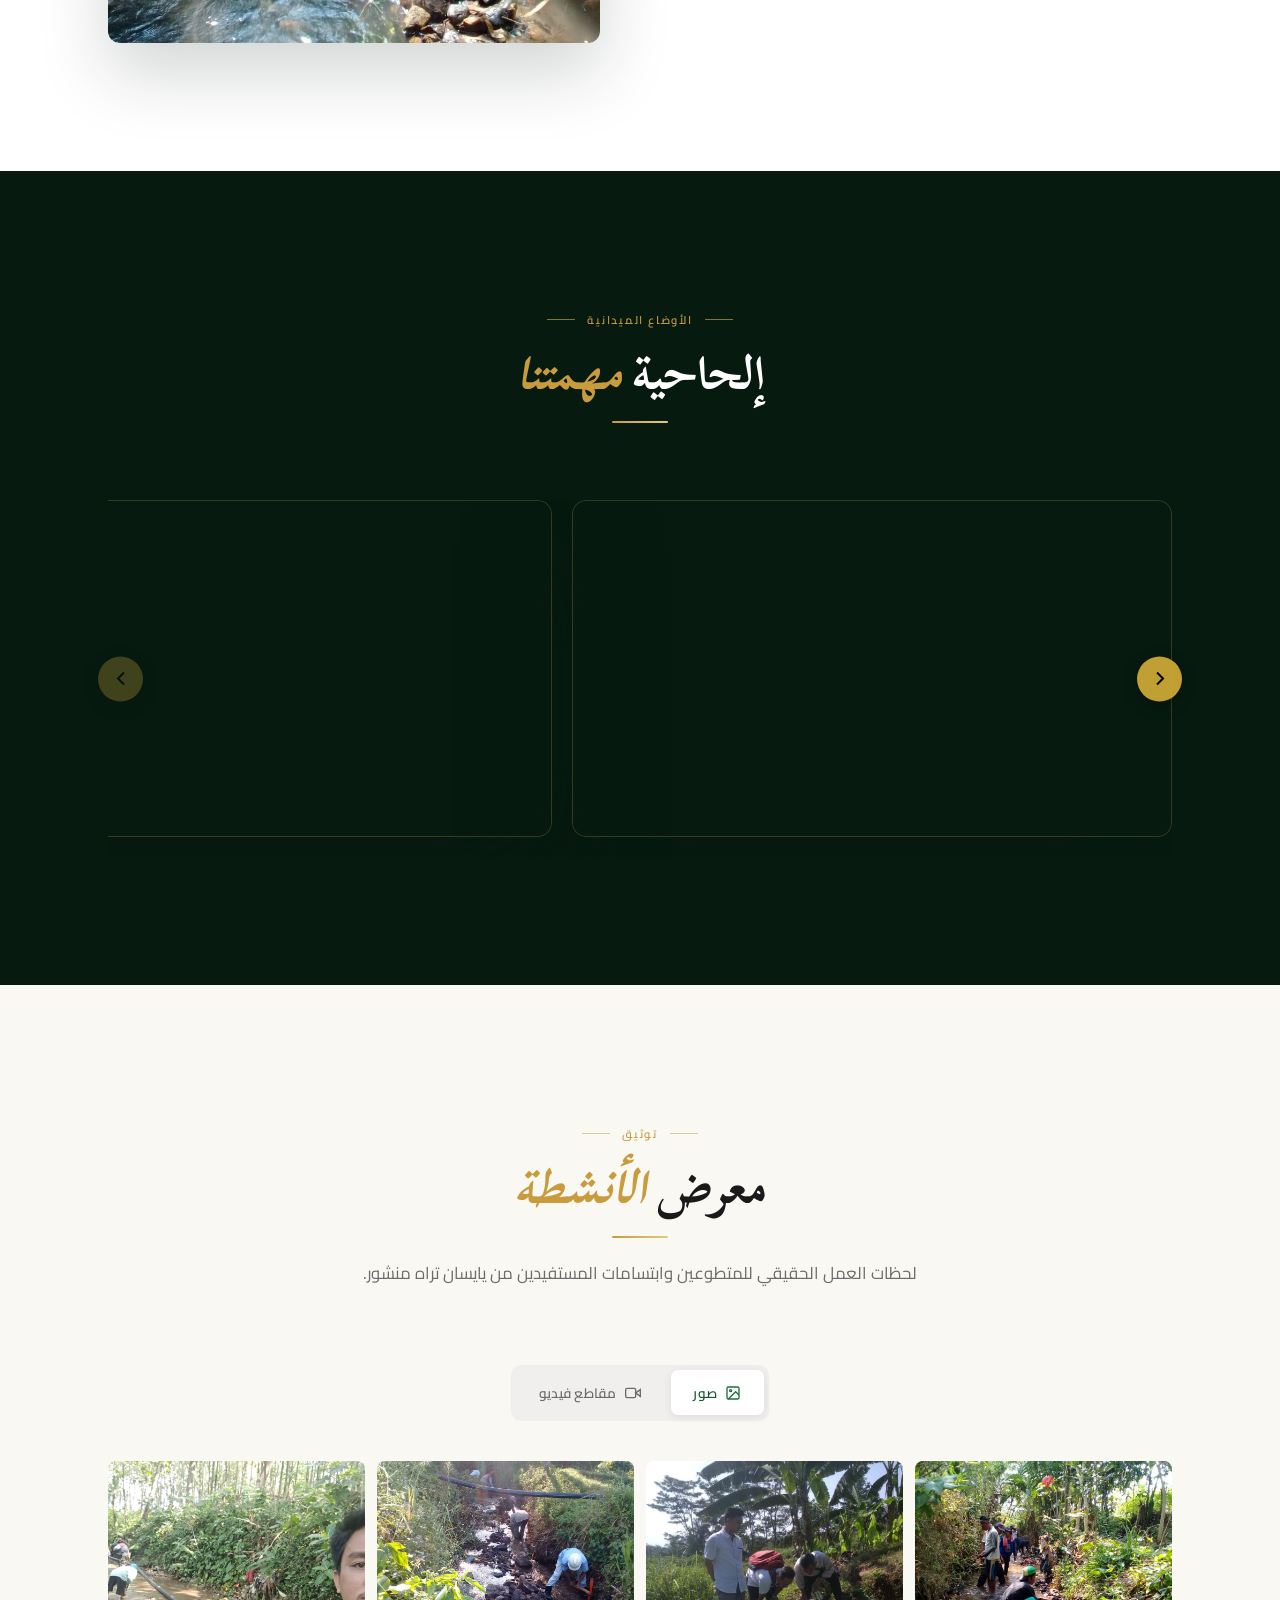
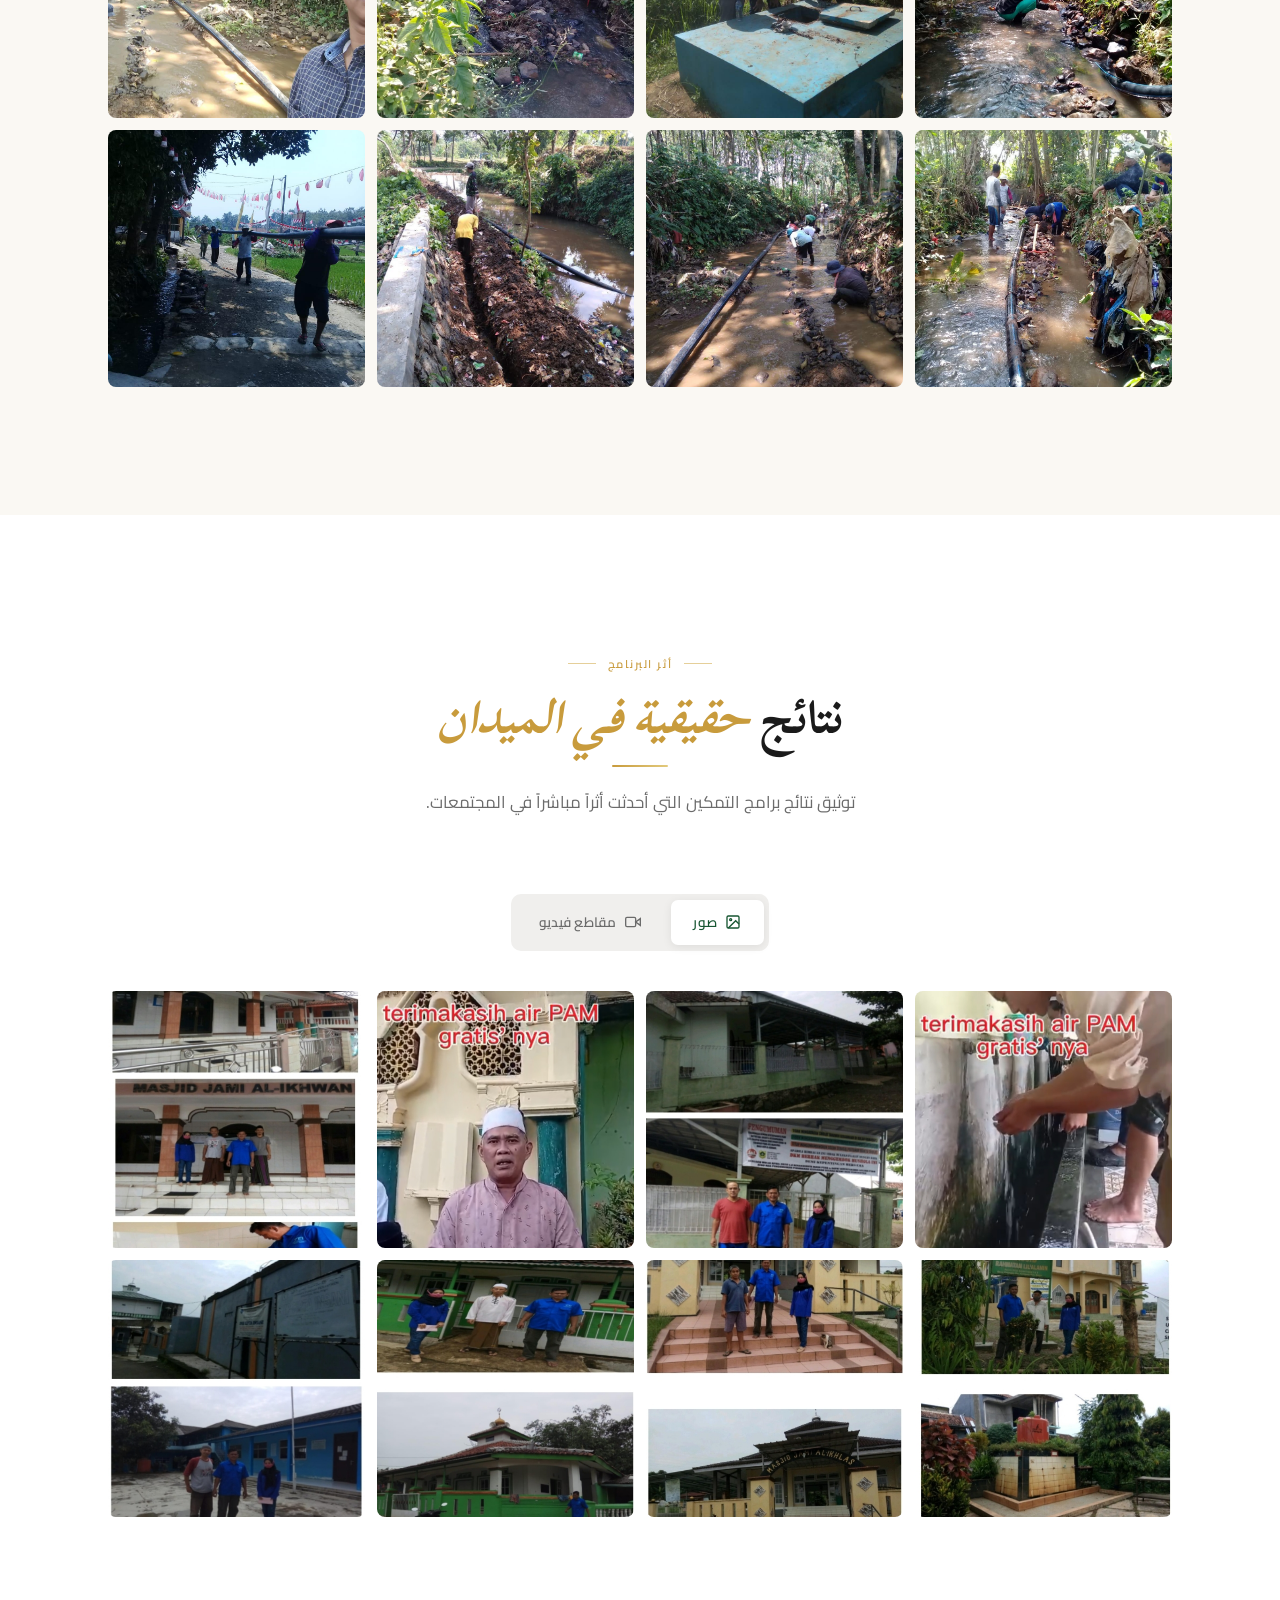
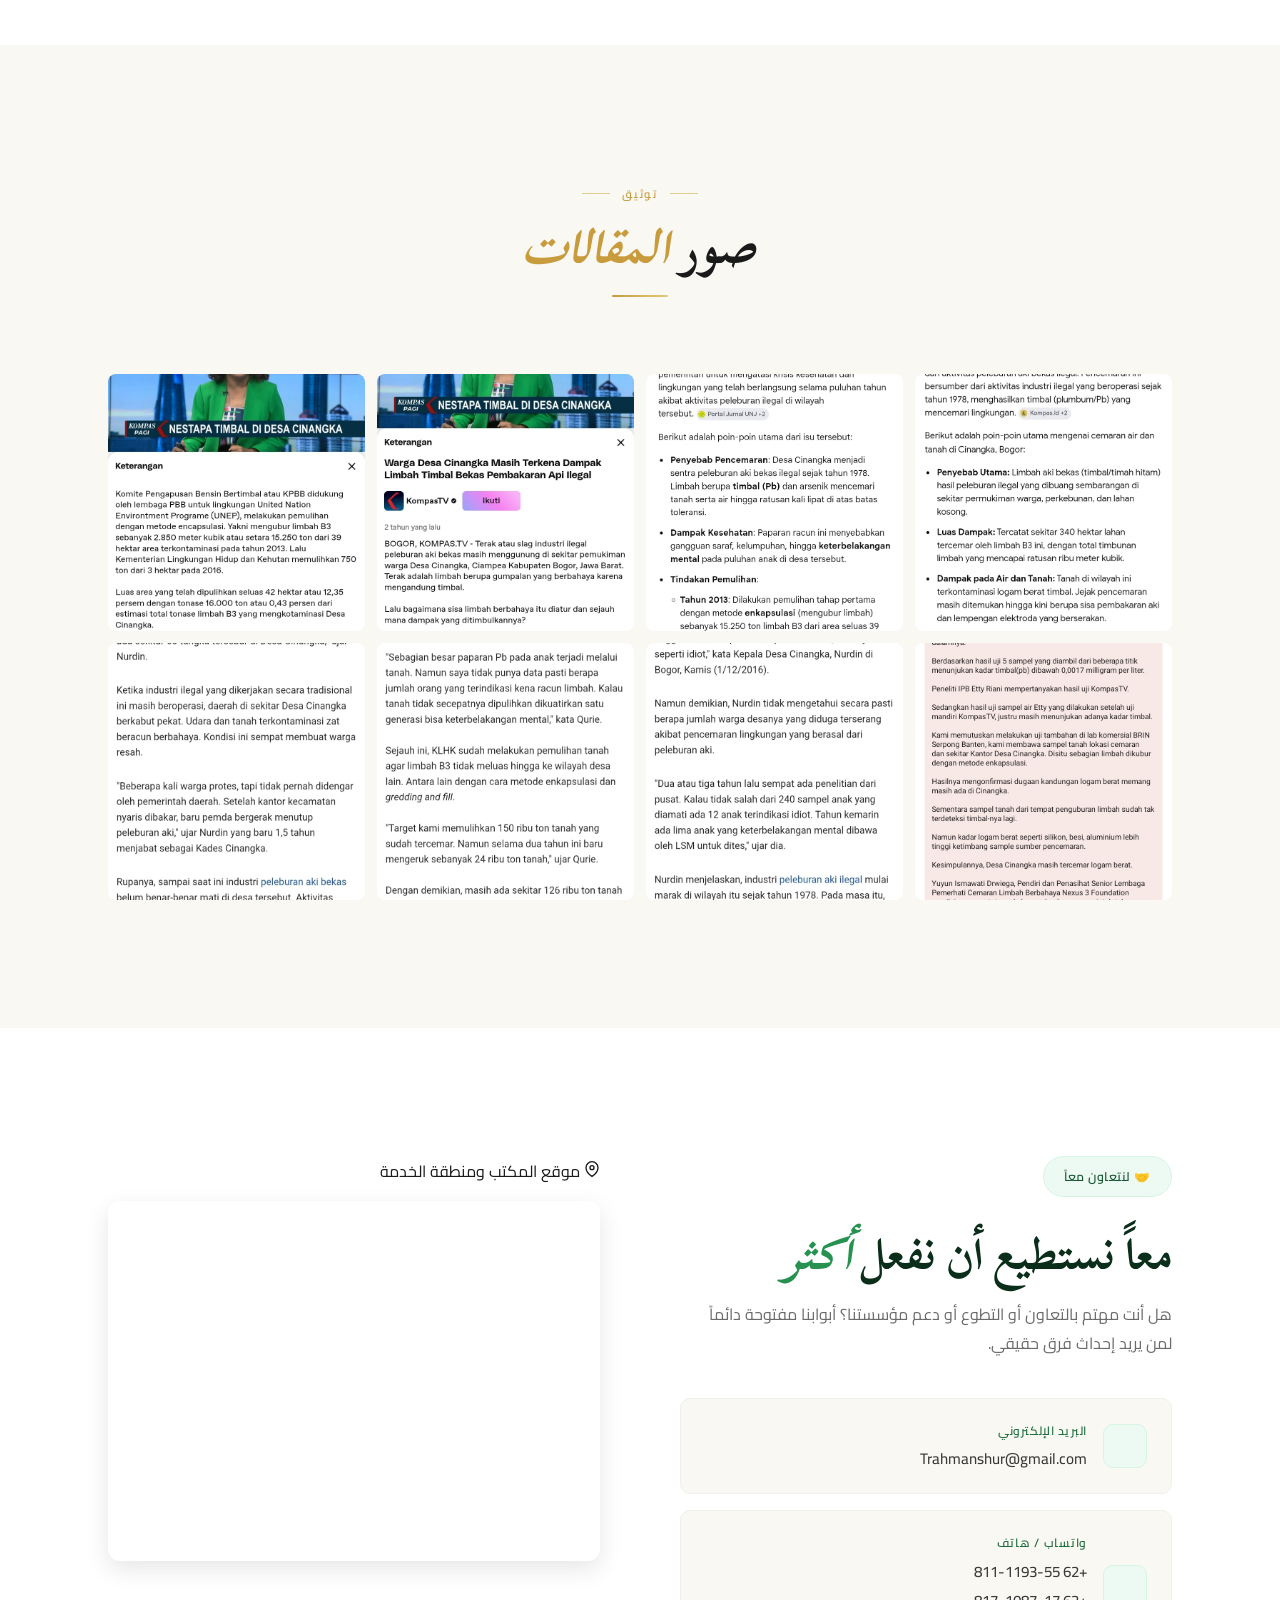
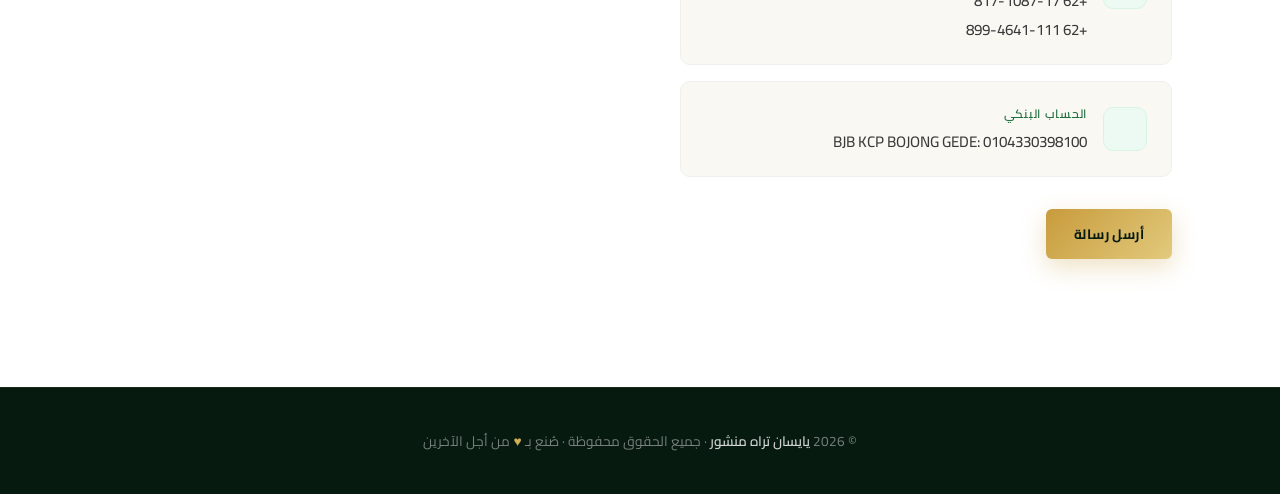
==== commit 5249d448: "Update ar.html" ====
--- a/ar.html
+++ b/ar.html
@@ -244,14 +244,14 @@
         </div>
 
         <div class="galeri-grid" id="hasilPhoto">
-            <div class="galeri-item" data-src="image/hasil1.jpeg" data-caption="النتيجة 1"><img src="image/fotoh1.jpeg" alt="النتيجة 1" loading="lazy"><div class="galeri-item__zoom"><svg width="28" height="28" viewBox="0 0 24 24" fill="none" stroke="white" stroke-width="2"><circle cx="11" cy="11" r="8"/><path d="m21 21-4.35-4.35M11 8v6M8 11h6"/></svg></div></div>
-            <div class="galeri-item" data-src="image/hasil2.jpeg" data-caption="النتيجة 2"><img src="image/fotoh2.jpeg" alt="النتيجة 2" loading="lazy"><div class="galeri-item__zoom"><svg width="28" height="28" viewBox="0 0 24 24" fill="none" stroke="white" stroke-width="2"><circle cx="11" cy="11" r="8"/><path d="m21 21-4.35-4.35M11 8v6M8 11h6"/></svg></div></div>
-            <div class="galeri-item" data-src="image/hasil3.jpeg" data-caption="النتيجة 3"><img src="image/fotoh3.jpeg" alt="النتيجة 3" loading="lazy"><div class="galeri-item__zoom"><svg width="28" height="28" viewBox="0 0 24 24" fill="none" stroke="white" stroke-width="2"><circle cx="11" cy="11" r="8"/><path d="m21 21-4.35-4.35M11 8v6M8 11h6"/></svg></div></div>
-            <div class="galeri-item" data-src="image/hasil4.jpeg" data-caption="النتيجة 4"><img src="image/fotoh4.jpeg" alt="النتيجة 4" loading="lazy"><div class="galeri-item__zoom"><svg width="28" height="28" viewBox="0 0 24 24" fill="none" stroke="white" stroke-width="2"><circle cx="11" cy="11" r="8"/><path d="m21 21-4.35-4.35M11 8v6M8 11h6"/></svg></div></div>
-            <div class="galeri-item" data-src="image/hasil1.jpeg" data-caption="النتيجة 5"><img src="image/fotoh5.jpeg" alt="النتيجة 5" loading="lazy"><div class="galeri-item__zoom"><svg width="28" height="28" viewBox="0 0 24 24" fill="none" stroke="white" stroke-width="2"><circle cx="11" cy="11" r="8"/><path d="m21 21-4.35-4.35M11 8v6M8 11h6"/></svg></div></div>
-            <div class="galeri-item" data-src="image/hasil2.jpeg" data-caption="النتيجة 6"><img src="image/fotoh6.jpeg" alt="النتيجة 6" loading="lazy"><div class="galeri-item__zoom"><svg width="28" height="28" viewBox="0 0 24 24" fill="none" stroke="white" stroke-width="2"><circle cx="11" cy="11" r="8"/><path d="m21 21-4.35-4.35M11 8v6M8 11h6"/></svg></div></div>
-            <div class="galeri-item" data-src="image/hasil3.jpeg" data-caption="النتيجة 7"><img src="image/fotoh7.jpeg" alt="النتيجة 7" loading="lazy"><div class="galeri-item__zoom"><svg width="28" height="28" viewBox="0 0 24 24" fill="none" stroke="white" stroke-width="2"><circle cx="11" cy="11" r="8"/><path d="m21 21-4.35-4.35M11 8v6M8 11h6"/></svg></div></div>
-            <div class="galeri-item" data-src="image/hasil4.jpeg" data-caption="النتيجة 8"><img src="image/fotoh8.jpeg" alt="النتيجة 8" loading="lazy"><div class="galeri-item__zoom"><svg width="28" height="28" viewBox="0 0 24 24" fill="none" stroke="white" stroke-width="2"><circle cx="11" cy="11" r="8"/><path d="m21 21-4.35-4.35M11 8v6M8 11h6"/></svg></div></div>
+            <div class="galeri-item" data-src="image/fotoh1.jpeg" data-caption="النتيجة 1"><img src="image/fotoh1.jpeg" alt="النتيجة 1" loading="lazy"><div class="galeri-item__zoom"><svg width="28" height="28" viewBox="0 0 24 24" fill="none" stroke="white" stroke-width="2"><circle cx="11" cy="11" r="8"/><path d="m21 21-4.35-4.35M11 8v6M8 11h6"/></svg></div></div>
+            <div class="galeri-item" data-src="image/fotoh2.jpeg" data-caption="النتيجة 2"><img src="image/fotoh2.jpeg" alt="النتيجة 2" loading="lazy"><div class="galeri-item__zoom"><svg width="28" height="28" viewBox="0 0 24 24" fill="none" stroke="white" stroke-width="2"><circle cx="11" cy="11" r="8"/><path d="m21 21-4.35-4.35M11 8v6M8 11h6"/></svg></div></div>
+            <div class="galeri-item" data-src="image/fotoh3.jpeg" data-caption="النتيجة 3"><img src="image/fotoh3.jpeg" alt="النتيجة 3" loading="lazy"><div class="galeri-item__zoom"><svg width="28" height="28" viewBox="0 0 24 24" fill="none" stroke="white" stroke-width="2"><circle cx="11" cy="11" r="8"/><path d="m21 21-4.35-4.35M11 8v6M8 11h6"/></svg></div></div>
+            <div class="galeri-item" data-src="image/fotoh4.jpeg" data-caption="النتيجة 4"><img src="image/fotoh4.jpeg" alt="النتيجة 4" loading="lazy"><div class="galeri-item__zoom"><svg width="28" height="28" viewBox="0 0 24 24" fill="none" stroke="white" stroke-width="2"><circle cx="11" cy="11" r="8"/><path d="m21 21-4.35-4.35M11 8v6M8 11h6"/></svg></div></div>
+            <div class="galeri-item" data-src="image/fotoh5.jpeg" data-caption="النتيجة 5"><img src="image/fotoh5.jpeg" alt="النتيجة 5" loading="lazy"><div class="galeri-item__zoom"><svg width="28" height="28" viewBox="0 0 24 24" fill="none" stroke="white" stroke-width="2"><circle cx="11" cy="11" r="8"/><path d="m21 21-4.35-4.35M11 8v6M8 11h6"/></svg></div></div>
+            <div class="galeri-item" data-src="image/fotoh6.jpeg" data-caption="النتيجة 6"><img src="image/fotoh6.jpeg" alt="النتيجة 6" loading="lazy"><div class="galeri-item__zoom"><svg width="28" height="28" viewBox="0 0 24 24" fill="none" stroke="white" stroke-width="2"><circle cx="11" cy="11" r="8"/><path d="m21 21-4.35-4.35M11 8v6M8 11h6"/></svg></div></div>
+            <div class="galeri-item" data-src="image/fotoh7.jpeg" data-caption="النتيجة 7"><img src="image/fotoh7.jpeg" alt="النتيجة 7" loading="lazy"><div class="galeri-item__zoom"><svg width="28" height="28" viewBox="0 0 24 24" fill="none" stroke="white" stroke-width="2"><circle cx="11" cy="11" r="8"/><path d="m21 21-4.35-4.35M11 8v6M8 11h6"/></svg></div></div>
+            <div class="galeri-item" data-src="image/fotoh8.jpeg" data-caption="النتيجة 8"><img src="image/fotoh8.jpeg" alt="النتيجة 8" loading="lazy"><div class="galeri-item__zoom"><svg width="28" height="28" viewBox="0 0 24 24" fill="none" stroke="white" stroke-width="2"><circle cx="11" cy="11" r="8"/><path d="m21 21-4.35-4.35M11 8v6M8 11h6"/></svg></div></div>
         </div>
 
         <div class="galeri-video-grid" id="hasilVideo" style="display:none;">
--- a/style.css
+++ b/style.css
@@ -1482,3 +1482,4 @@
     box-shadow: 0 2px 10px rgba(0,0,0,0.08);
 }
 .hasil-tab:hover:not(.active) { color: var(--ink-700); }
+
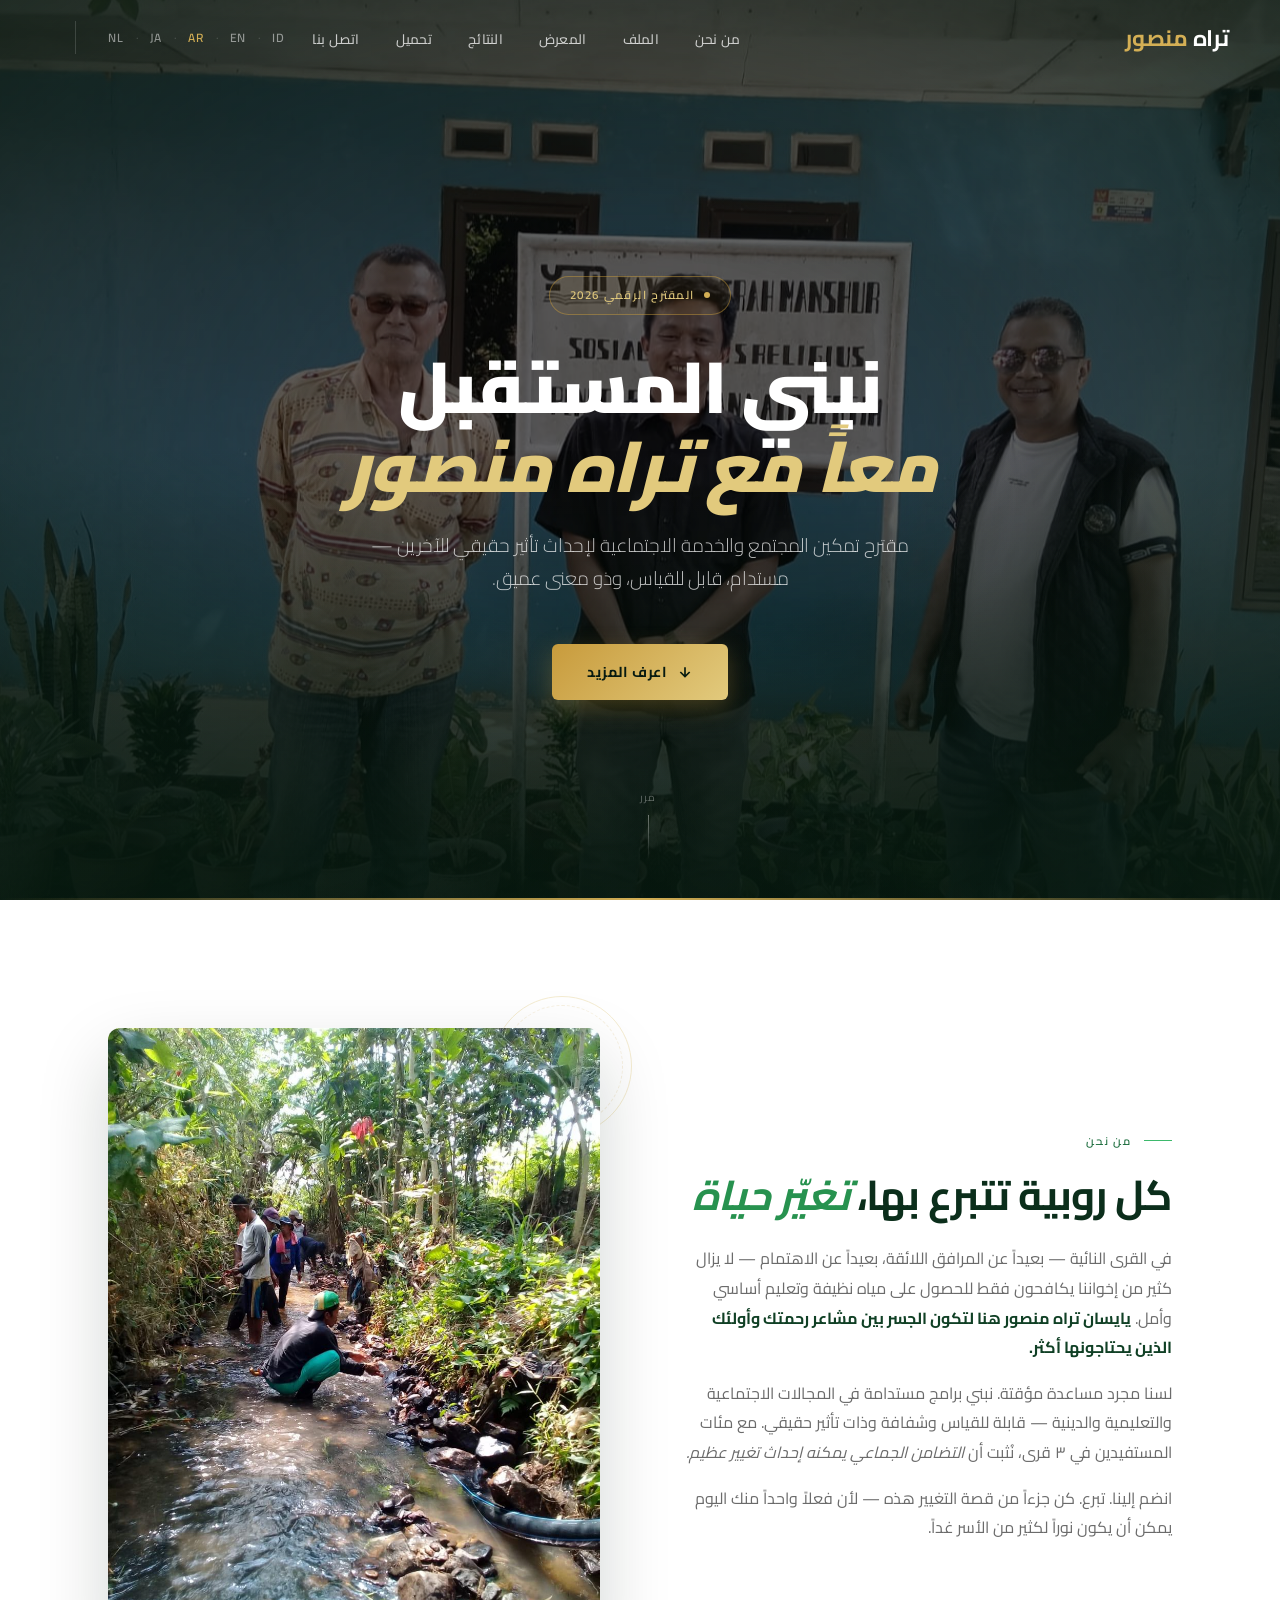
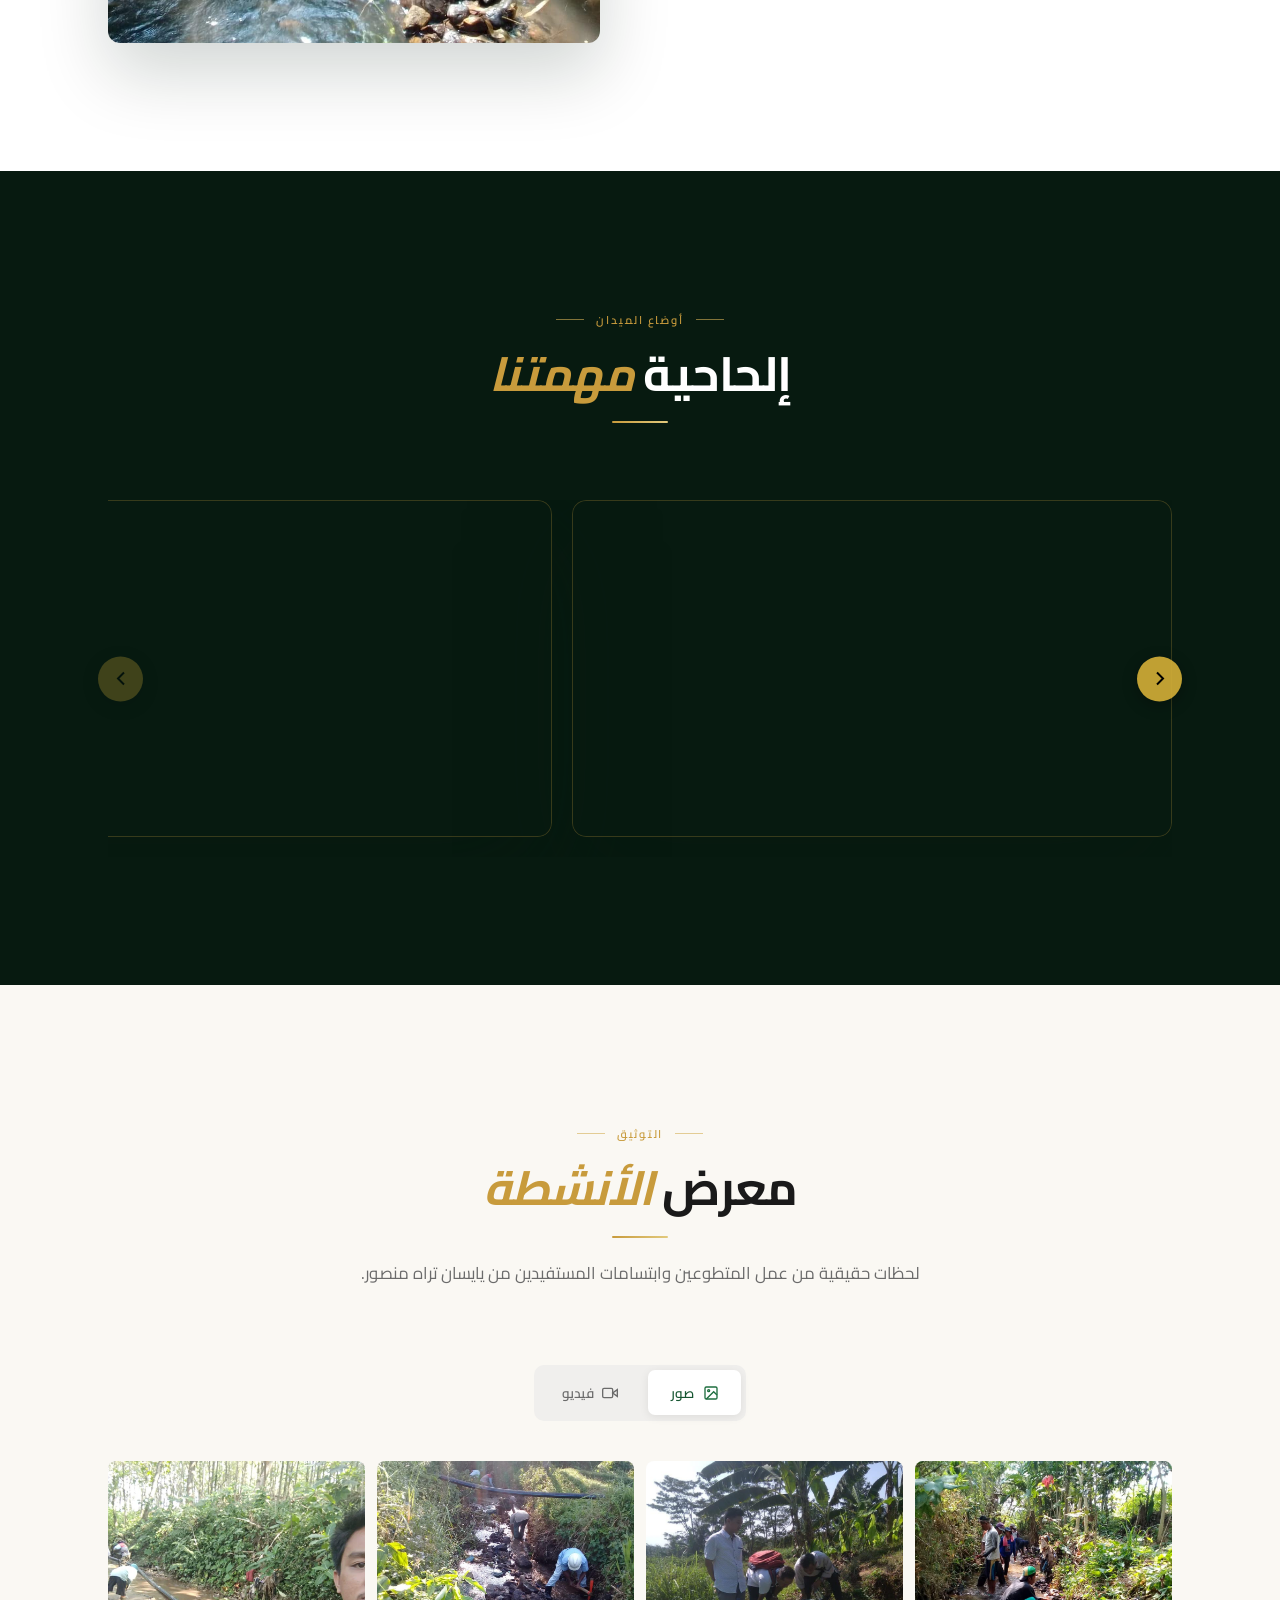
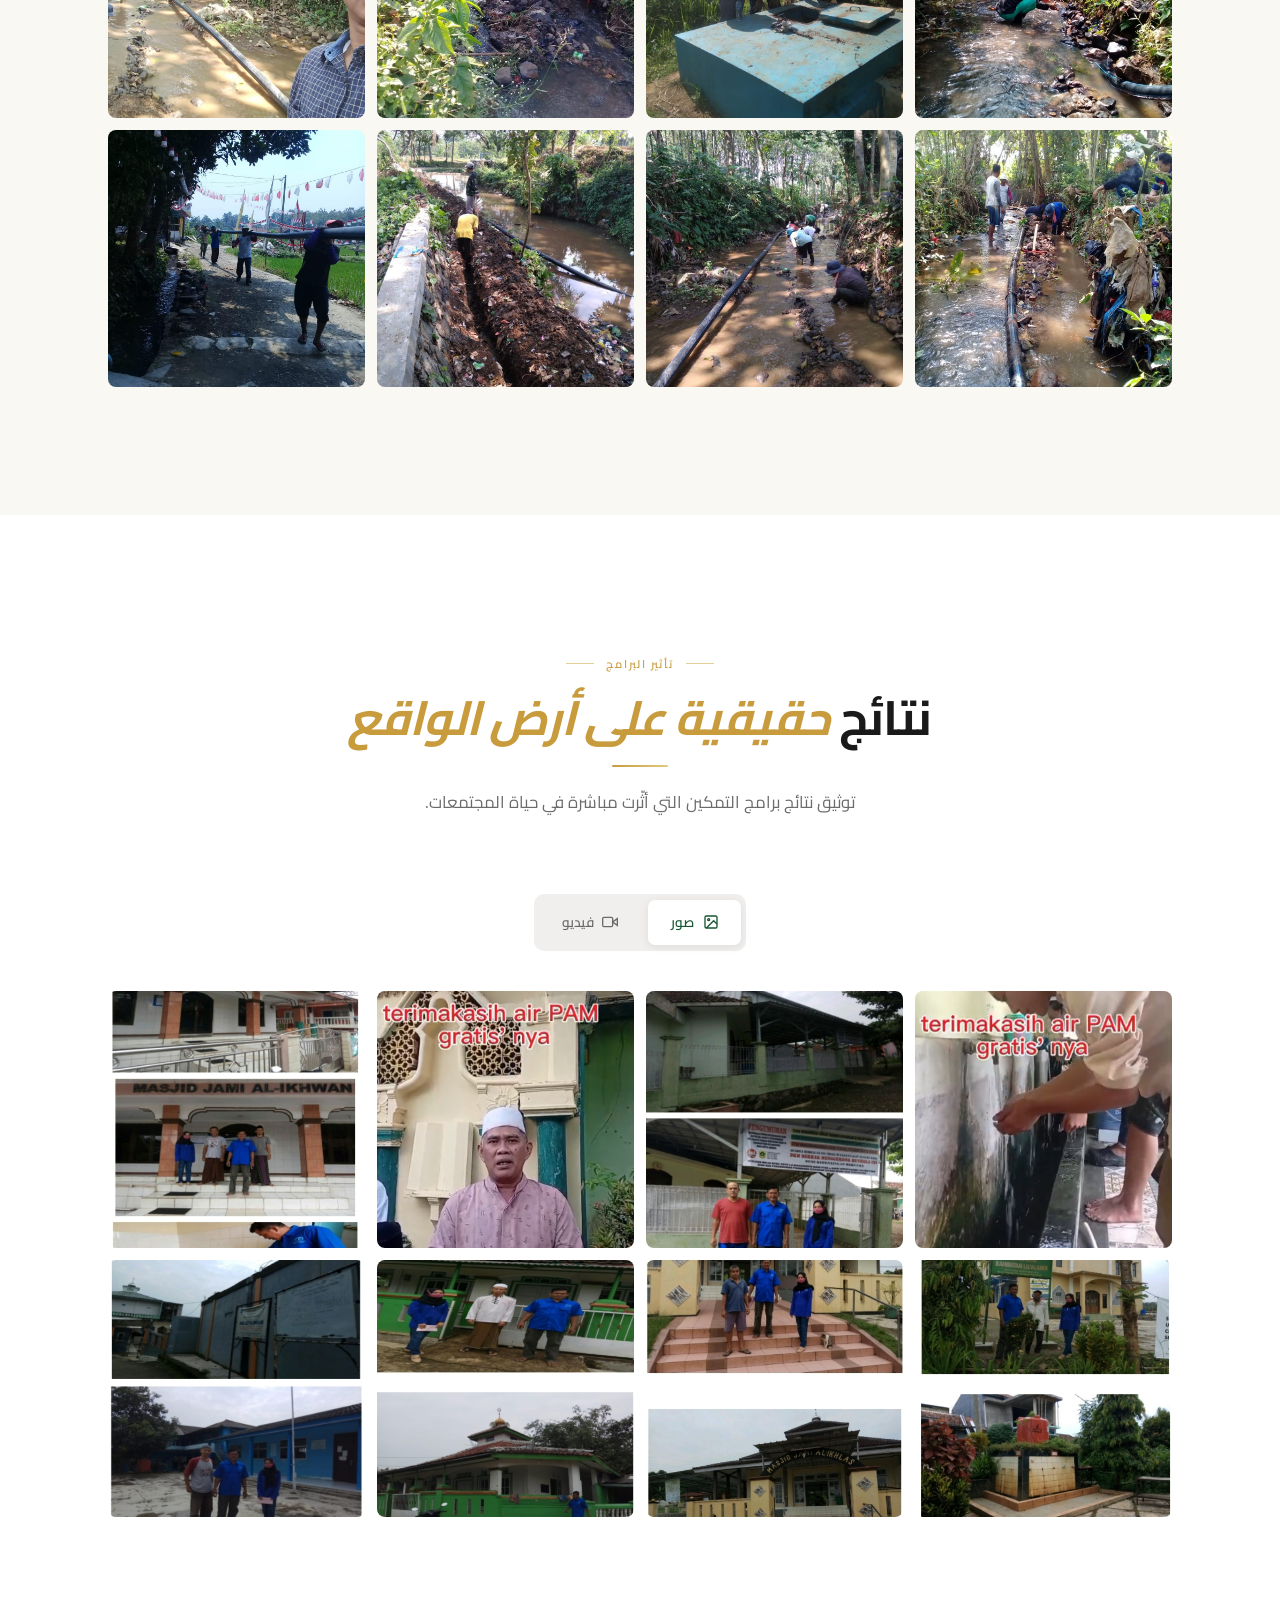
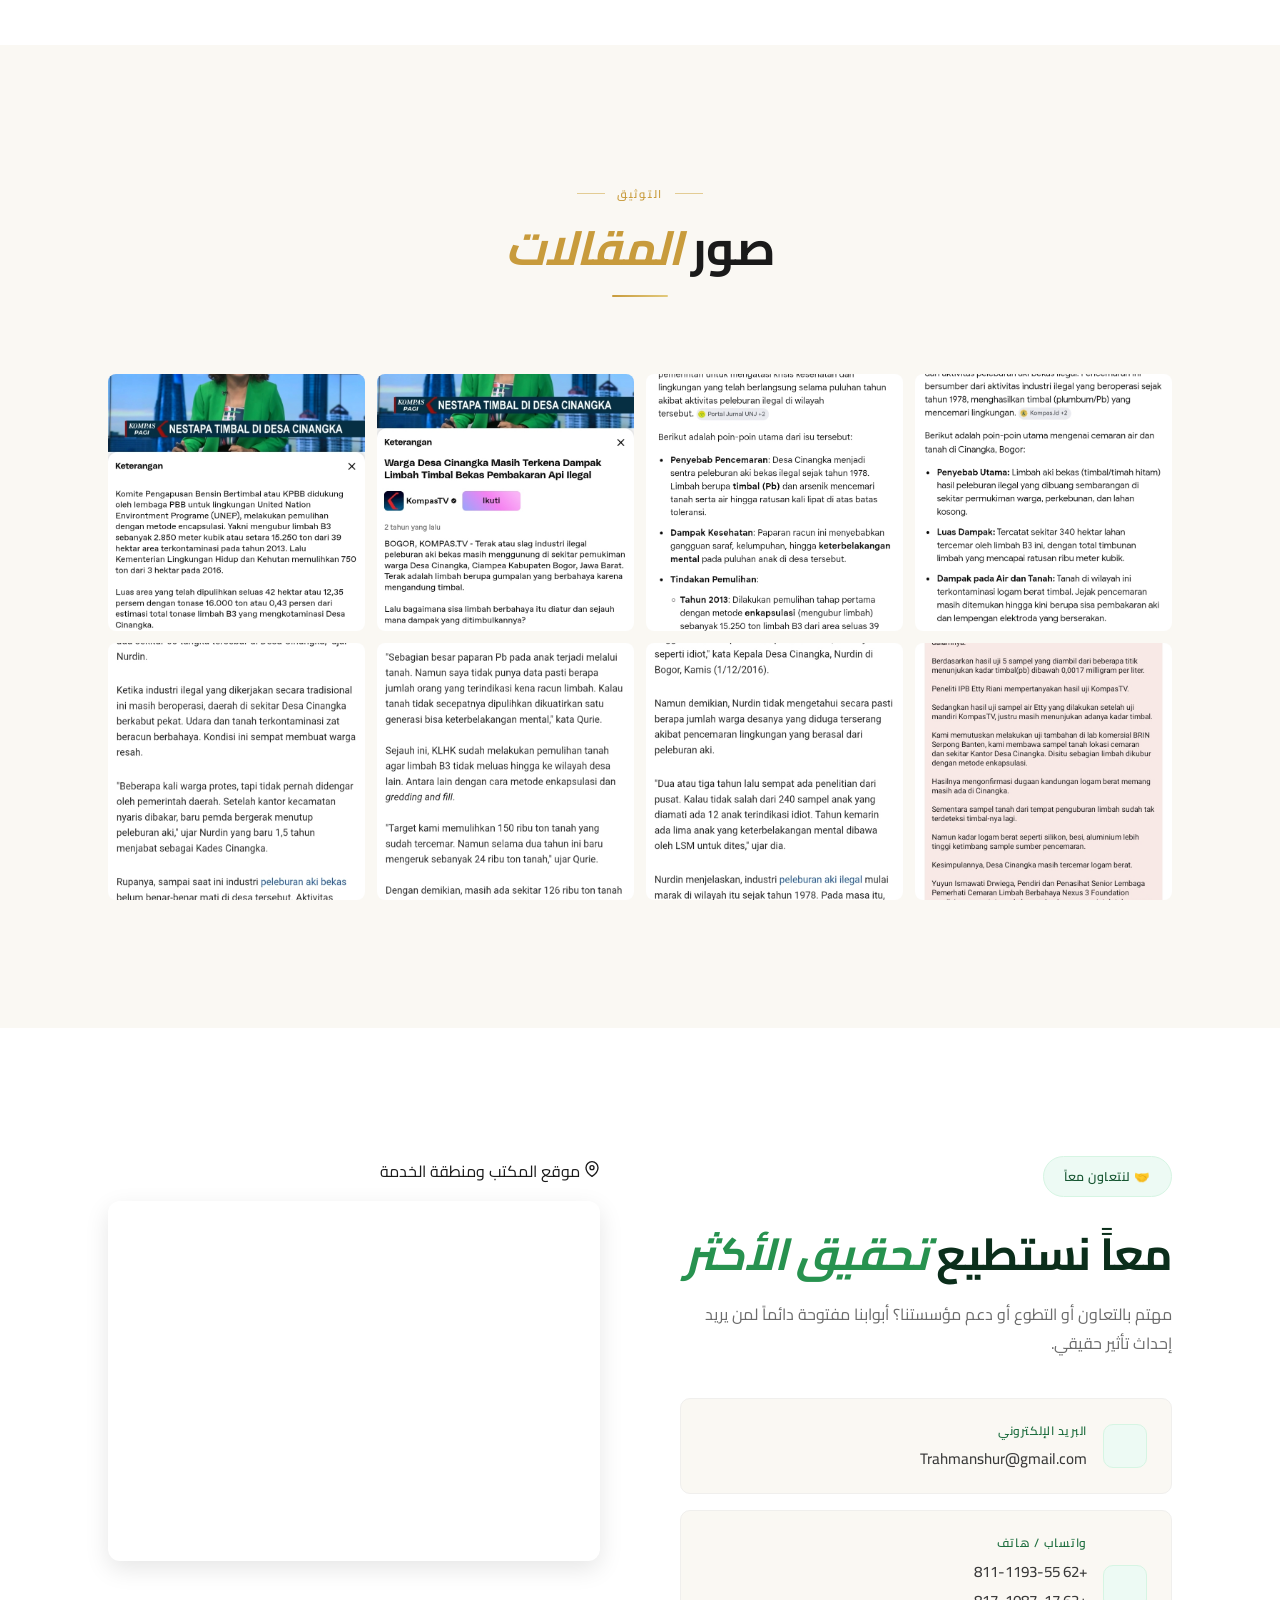
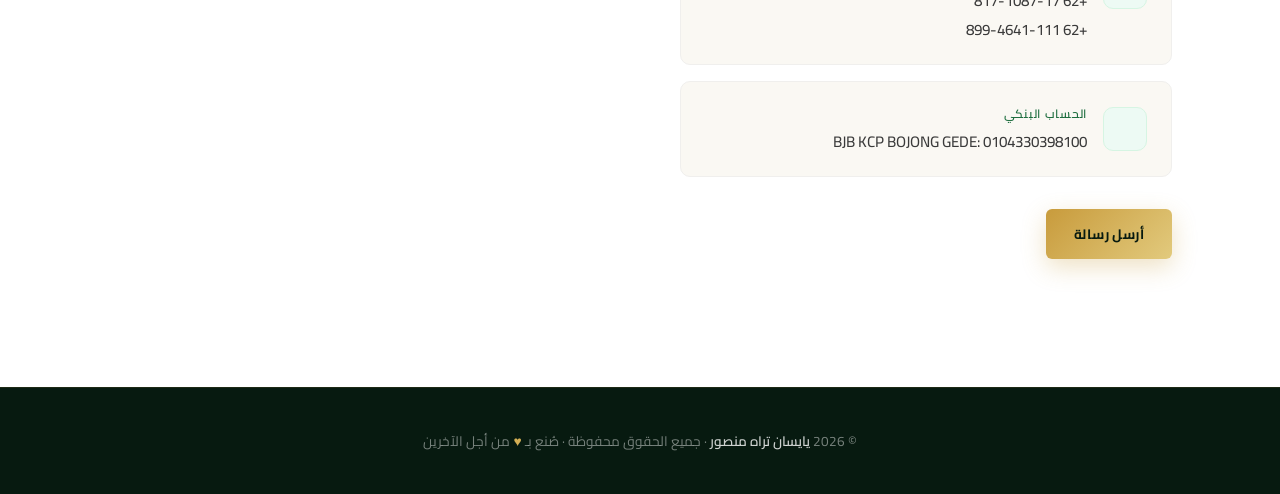
==== commit 1bd0518b: "Update ar.html" ====
--- a/ar.html
+++ b/ar.html
@@ -3,40 +3,29 @@
 <head>
     <meta charset="UTF-8">
     <meta name="viewport" content="width=device-width, initial-scale=1.0">
-    <meta name="description" content="يايسان تراه منشور - مقترح رقمي لتمكين المجتمع وخدمته">
-    <title>يايسان تراه منشور — المقترح الرقمي 2026</title>
+    <meta name="description" content="يايسان تراه منصور - مقترح رقمي لتمكين المجتمع والخدمة الاجتماعية">
+    <title>يايسان تراه منصور — المقترح الرقمي 2026</title>
     <link rel="preconnect" href="https://fonts.googleapis.com">
     <link rel="preconnect" href="https://fonts.gstatic.com" crossorigin>
-    <link href="https://fonts.googleapis.com/css2?family=Scheherazade+New:wght@400;700&family=Cairo:wght@300;400;500;600;700&display=swap" rel="stylesheet">
+    <link href="https://fonts.googleapis.com/css2?family=Cairo:wght@300;400;500;600;700;900&display=swap" rel="stylesheet">
     <link rel="stylesheet" href="style.css">
     <style>
         body { font-family: 'Cairo', sans-serif; }
-        .hero__title, .about__title, .sec-title, .kontak__title { font-family: 'Scheherazade New', serif; }
-        .nav__links { flex-direction: row-reverse; }
-        .about-layout { direction: rtl; }
-        .kontak-layout { direction: rtl; }
-        .kontak__items { direction: rtl; }
-        .galeri-tabs { direction: rtl; }
-        .hero__content { direction: rtl; text-align: right; }
-        .about__text { text-align: right; }
-        .sec-header { direction: rtl; }
-        .kontak__desc { text-align: right; }
-        .kontak__item { direction: rtl; }
-        .footer { direction: rtl; }
+        .nav__logo, .hero__title, .about__title, .sec-title, .kontak__title { font-family: 'Cairo', sans-serif; }
     </style>
 </head>
 <body>
 
 <!-- ═══════════ التنقل ═══════════ -->
 <nav class="nav" id="mainNav">
-    <div class="nav__logo">تراه <span>منشور</span></div>
+    <div class="nav__logo">تراه <span>منصور</span></div>
     <ul class="nav__links">
-        <li><a href="#tentang">عن اليايسان</a></li>
+        <li><a href="#tentang">من نحن</a></li>
         <li><a href="#video-profil">الملف</a></li>
         <li><a href="#galeri">المعرض</a></li>
         <li><a href="#hasil">النتائج</a></li>
         <li><a href="#download">تحميل</a></li>
-        <li><a href="#kontak">تواصل</a></li>
+        <li><a href="#kontak">اتصل بنا</a></li>
         <li class="nav__lang">
             <a href="index.html">ID</a>
             <span class="sep">·</span>
@@ -51,45 +40,45 @@
     </ul>
 </nav>
 
-<!-- ═══════════ الصفحة الرئيسية ═══════════ -->
+<!-- ═══════════ الرئيسية ═══════════ -->
 <div class="hero">
     <div class="hero__bg"></div>
     <div class="hero__vignette"></div>
     <div class="hero__line"></div>
     <div class="hero__content">
         <span class="hero__badge">المقترح الرقمي 2026</span>
-        <h1 class="hero__title">نبني المستقبل<br><em>معاً مع تراه منشور</em></h1>
-        <p class="hero__subtitle">مقترح لتمكين المجتمع وخدمته من أجل إحداث أثر حقيقي للآخرين — مستدام، قابل للقياس، ومليء بالمعنى.</p>
+        <h1 class="hero__title">نبني المستقبل<br><em>معاً مع تراه منصور</em></h1>
+        <p class="hero__subtitle">مقترح تمكين المجتمع والخدمة الاجتماعية لإحداث تأثير حقيقي للآخرين — مستدام، قابل للقياس، وذو معنى عميق.</p>
         <div class="hero__actions">
             <a href="#tentang" class="btn-gold">
                 <svg width="16" height="16" viewBox="0 0 24 24" fill="none" stroke="currentColor" stroke-width="2.5"><path d="M12 5v14M5 12l7 7 7-7"/></svg>
-                اعرف أكثر
+                اعرف المزيد
             </a>
         </div>
     </div>
     <div class="hero__scroll">
-        تمرير
+        مرر
         <div class="hero__scroll-line"></div>
     </div>
 </div>
 
-<!-- ═══════════ عن اليايسان ═══════════ -->
+<!-- ═══════════ من نحن ═══════════ -->
 <section id="tentang" class="section section--white">
     <div class="container">
         <div class="about-layout">
             <div class="about__text reveal">
-                <span class="about__eyebrow">عن اليايسان</span>
-                <h2 class="about__title">كل روبية تتبرع بها، <em>تُغيّر حياة</em></h2>
+                <span class="about__eyebrow">من نحن</span>
+                <h2 class="about__title">كل روبية تتبرع بها، <em>تغيّر حياة</em></h2>
                 <div class="about__body">
-                    <p>في القرى النائية — بعيداً عن المرافق اللائقة، بعيداً عن الاهتمام — لا يزال كثير من إخواننا وأخواتنا يكافحون فقط للحصول على مياه نظيفة وتعليم أساسي وأمل. <strong>يايسان تراه منشور موجودة لتكون جسراً بين تعاطفك وأولئك الأكثر احتياجاً.</strong></p>
-                    <p>ليس مجرد مساعدة مؤقتة. نبني برامج مستدامة في المجالات الاجتماعية والتعليمية والدينية — قابلة للقياس، شفافة، وذات أثر حقيقي. مع مئات المستفيدين في 3 قرى، نثبت أن <em>الرعاية الجماعية يمكنها إحداث تغيير عظيم.</em></p>
-                    <p>انضم إلينا. تبرع. كن جزءاً من قصة التحول هذه — لأن فعلاً واحداً منك اليوم يمكن أن يكون نوراً لكثير من العائلات غداً.</p>
+                    <p>في القرى النائية — بعيداً عن المرافق اللائقة، بعيداً عن الاهتمام — لا يزال كثير من إخواننا يكافحون فقط للحصول على مياه نظيفة وتعليم أساسي وأمل. <strong>يايسان تراه منصور هنا لتكون الجسر بين مشاعر رحمتك وأولئك الذين يحتاجونها أكثر.</strong></p>
+                    <p>لسنا مجرد مساعدة مؤقتة. نبني برامج مستدامة في المجالات الاجتماعية والتعليمية والدينية — قابلة للقياس وشفافة وذات تأثير حقيقي. مع مئات المستفيدين في ٣ قرى، نُثبت أن <em>التضامن الجماعي يمكنه إحداث تغيير عظيم.</em></p>
+                    <p>انضم إلينا. تبرع. كن جزءاً من قصة التغيير هذه — لأن فعلاً واحداً منك اليوم يمكن أن يكون نوراً لكثير من الأسر غداً.</p>
                 </div>
             </div>
             <div class="about__visual reveal reveal-delay-2">
                 <div class="about__ring"></div>
                 <div class="about__img-wrap">
-                    <img src="image/foto1.jpeg" alt="أنشطة يايسان تراه منشور" loading="lazy">
+                    <img src="image/foto1.jpeg" alt="أنشطة يايسان تراه منصور" loading="lazy">
                 </div>
             </div>
         </div>
@@ -100,7 +89,7 @@
 <section id="video-profil" class="section section--dark">
     <div class="container">
         <div class="sec-header reveal">
-            <span class="sec-eyebrow">الأوضاع الميدانية</span>
+            <span class="sec-eyebrow">أوضاع الميدان</span>
             <h2 class="sec-title">إلحاحية <em>مهمتنا</em></h2>
             <div class="sec-divider"></div>
         </div>
@@ -116,30 +105,9 @@
 
                 <div class="video-slider" id="videoSlider">
                     <div class="video-slider__track">
-                        <div class="video-card">
-                            <div class="video-wrap">
-                                <iframe src="https://www.youtube.com/embed/qf60KJDmAho"
-                                    title="فيديو ملف يايسان تراه منشور"
-                                    allow="accelerometer; autoplay; clipboard-write; encrypted-media; gyroscope; picture-in-picture; web-share"
-                                    allowfullscreen loading="lazy"></iframe>
-                            </div>
-                        </div>
-                        <div class="video-card">
-                            <div class="video-wrap">
-                                <iframe src="https://www.youtube.com/embed/LDbUK9trMSY"
-                                    title="يايسان تراه منشور - النشاط 2"
-                                    allow="accelerometer; autoplay; clipboard-write; encrypted-media; gyroscope; picture-in-picture; web-share"
-                                    allowfullscreen loading="lazy"></iframe>
-                            </div>
-                        </div>
-                        <div class="video-card">
-                            <div class="video-wrap">
-                                <iframe src="https://www.youtube.com/embed/DxXKSx2XDOM"
-                                    title="يايسان تراه منشور - النشاط 3"
-                                    allow="accelerometer; autoplay; clipboard-write; encrypted-media; gyroscope; picture-in-picture; web-share"
-                                    allowfullscreen loading="lazy"></iframe>
-                            </div>
-                        </div>
+                        <div class="video-card"><div class="video-wrap"><iframe src="https://www.youtube.com/embed/qf60KJDmAho" title="فيديو تعريفي - تراه منصور" allow="accelerometer; autoplay; clipboard-write; encrypted-media; gyroscope; picture-in-picture; web-share" allowfullscreen loading="lazy"></iframe></div></div>
+                        <div class="video-card"><div class="video-wrap"><iframe src="https://www.youtube.com/embed/LDbUK9trMSY" title="تراه منصور - نشاط 2" allow="accelerometer; autoplay; clipboard-write; encrypted-media; gyroscope; picture-in-picture; web-share" allowfullscreen loading="lazy"></iframe></div></div>
+                        <div class="video-card"><div class="video-wrap"><iframe src="https://www.youtube.com/embed/DxXKSx2XDOM" title="تراه منصور - نشاط 3" allow="accelerometer; autoplay; clipboard-write; encrypted-media; gyroscope; picture-in-picture; web-share" allowfullscreen loading="lazy"></iframe></div></div>
                     </div>
                 </div>
             </div>
@@ -151,10 +119,10 @@
 <section id="galeri" class="section section--cream">
     <div class="container">
         <div class="sec-header reveal">
-            <span class="sec-eyebrow">توثيق</span>
+            <span class="sec-eyebrow">التوثيق</span>
             <h2 class="sec-title">معرض <em>الأنشطة</em></h2>
             <div class="sec-divider"></div>
-            <p class="sec-desc">لحظات العمل الحقيقي للمتطوعين وابتسامات المستفيدين من يايسان تراه منشور.</p>
+            <p class="sec-desc">لحظات حقيقية من عمل المتطوعين وابتسامات المستفيدين من يايسان تراه منصور.</p>
         </div>
 
         <div class="galeri-tabs reveal">
@@ -164,7 +132,7 @@
             </button>
             <button class="galeri-tab" data-tab="video">
                 <svg width="16" height="16" viewBox="0 0 24 24" fill="none" stroke="currentColor" stroke-width="2"><polygon points="23 7 16 12 23 17 23 7"/><rect x="1" y="5" width="15" height="14" rx="2"/></svg>
-                مقاطع فيديو
+                فيديو
             </button>
         </div>
 
@@ -181,42 +149,14 @@
 
         <div class="galeri-video-grid" id="galeriVideo" style="display:none;">
             <div class="galeri-video-card reveal">
-                <div class="galeri-video-card__label-bar">
-                    <span class="galeri-video-card__num">01</span>
-                    <span class="galeri-video-card__tag">📹 نشاط</span>
-                </div>
-                <div class="video-wrap">
-                    <video width="640" height="360" controls>
-                        <source src="video/v1.mp4" type="video/mp4">
-                        <source src="video/v1.webm" type="video/webm">
-                    </video>
-                </div>
-                <div class="galeri-video-card__footer">
-                    <div class="galeri-video-card__info">
-                        <strong>توثيق النشاط الاجتماعي</strong>
-                        <span>يايسان تراه منشور — 2026</span>
-                    </div>
-                    <div class="galeri-video-card__play-icon"><svg width="18" height="18" viewBox="0 0 24 24" fill="currentColor"><polygon points="5 3 19 12 5 21 5 3"/></svg></div>
-                </div>
+                <div class="galeri-video-card__label-bar"><span class="galeri-video-card__num">01</span><span class="galeri-video-card__tag">📹 نشاط</span></div>
+                <div class="video-wrap"><video width="640" height="360" controls><source src="video/v1.mp4" type="video/mp4"><source src="video/v1.webm" type="video/webm"></video></div>
+                <div class="galeri-video-card__footer"><div class="galeri-video-card__info"><strong>توثيق النشاط الاجتماعي</strong><span>يايسان تراه منصور — 2026</span></div><div class="galeri-video-card__play-icon"><svg width="18" height="18" viewBox="0 0 24 24" fill="currentColor"><polygon points="5 3 19 12 5 21 5 3"/></svg></div></div>
             </div>
             <div class="galeri-video-card reveal reveal-delay-1">
-                <div class="galeri-video-card__label-bar">
-                    <span class="galeri-video-card__num">02</span>
-                    <span class="galeri-video-card__tag">📹 نشاط</span>
-                </div>
-                <div class="video-wrap">
-                    <video width="640" height="360" controls>
-                        <source src="video/v2.mp4" type="video/mp4">
-                        <source src="video/v2.webm" type="video/webm">
-                    </video>
-                </div>
-                <div class="galeri-video-card__footer">
-                    <div class="galeri-video-card__info">
-                        <strong>نشاط خدمة المجتمع</strong>
-                        <span>يايسان تراه منشور — 2026</span>
-                    </div>
-                    <div class="galeri-video-card__play-icon"><svg width="18" height="18" viewBox="0 0 24 24" fill="currentColor"><polygon points="5 3 19 12 5 21 5 3"/></svg></div>
-                </div>
+                <div class="galeri-video-card__label-bar"><span class="galeri-video-card__num">02</span><span class="galeri-video-card__tag">📹 نشاط</span></div>
+                <div class="video-wrap"><video width="640" height="360" controls><source src="video/v2.mp4" type="video/mp4"><source src="video/v2.webm" type="video/webm"></video></div>
+                <div class="galeri-video-card__footer"><div class="galeri-video-card__info"><strong>نشاط خدمة المجتمع</strong><span>يايسان تراه منصور — 2026</span></div><div class="galeri-video-card__play-icon"><svg width="18" height="18" viewBox="0 0 24 24" fill="currentColor"><polygon points="5 3 19 12 5 21 5 3"/></svg></div></div>
             </div>
         </div>
     </div>
@@ -226,52 +166,38 @@
 <section id="hasil" class="section section--white">
     <div class="container">
         <div class="sec-header reveal">
-            <span class="sec-eyebrow">أثر البرنامج</span>
-            <h2 class="sec-title">نتائج <em>حقيقية في الميدان</em></h2>
-            <div class="sec-divider"></div>
-            <p class="sec-desc">توثيق نتائج برامج التمكين التي أحدثت أثراً مباشراً في المجتمعات.</p>
+            <span class="sec-eyebrow">تأثير البرامج</span>
+            <h2 class="sec-title">نتائج <em>حقيقية على أرض الواقع</em></h2>
+            <div class="sec-divider"></div>
+            <p class="sec-desc">توثيق نتائج برامج التمكين التي أثّرت مباشرة في حياة المجتمعات.</p>
         </div>
 
         <div class="galeri-tabs reveal" id="hasil-tabs">
-            <button class="hasil-tab active" data-hasil="foto">
-                <svg width="16" height="16" viewBox="0 0 24 24" fill="none" stroke="currentColor" stroke-width="2"><rect x="3" y="3" width="18" height="18" rx="2"/><circle cx="8.5" cy="8.5" r="1.5"/><path d="m21 15-5-5L5 21"/></svg>
-                صور
-            </button>
-            <button class="hasil-tab" data-hasil="video">
-                <svg width="16" height="16" viewBox="0 0 24 24" fill="none" stroke="currentColor" stroke-width="2"><polygon points="23 7 16 12 23 17 23 7"/><rect x="1" y="5" width="15" height="14" rx="2"/></svg>
-                مقاطع فيديو
-            </button>
+            <button class="hasil-tab active" data-hasil="foto"><svg width="16" height="16" viewBox="0 0 24 24" fill="none" stroke="currentColor" stroke-width="2"><rect x="3" y="3" width="18" height="18" rx="2"/><circle cx="8.5" cy="8.5" r="1.5"/><path d="m21 15-5-5L5 21"/></svg>صور</button>
+            <button class="hasil-tab" data-hasil="video"><svg width="16" height="16" viewBox="0 0 24 24" fill="none" stroke="currentColor" stroke-width="2"><polygon points="23 7 16 12 23 17 23 7"/><rect x="1" y="5" width="15" height="14" rx="2"/></svg>فيديو</button>
         </div>
 
         <div class="galeri-grid" id="hasilPhoto">
-            <div class="galeri-item" data-src="image/fotoh1.jpeg" data-caption="النتيجة 1"><img src="image/fotoh1.jpeg" alt="النتيجة 1" loading="lazy"><div class="galeri-item__zoom"><svg width="28" height="28" viewBox="0 0 24 24" fill="none" stroke="white" stroke-width="2"><circle cx="11" cy="11" r="8"/><path d="m21 21-4.35-4.35M11 8v6M8 11h6"/></svg></div></div>
-            <div class="galeri-item" data-src="image/fotoh2.jpeg" data-caption="النتيجة 2"><img src="image/fotoh2.jpeg" alt="النتيجة 2" loading="lazy"><div class="galeri-item__zoom"><svg width="28" height="28" viewBox="0 0 24 24" fill="none" stroke="white" stroke-width="2"><circle cx="11" cy="11" r="8"/><path d="m21 21-4.35-4.35M11 8v6M8 11h6"/></svg></div></div>
-            <div class="galeri-item" data-src="image/fotoh3.jpeg" data-caption="النتيجة 3"><img src="image/fotoh3.jpeg" alt="النتيجة 3" loading="lazy"><div class="galeri-item__zoom"><svg width="28" height="28" viewBox="0 0 24 24" fill="none" stroke="white" stroke-width="2"><circle cx="11" cy="11" r="8"/><path d="m21 21-4.35-4.35M11 8v6M8 11h6"/></svg></div></div>
-            <div class="galeri-item" data-src="image/fotoh4.jpeg" data-caption="النتيجة 4"><img src="image/fotoh4.jpeg" alt="النتيجة 4" loading="lazy"><div class="galeri-item__zoom"><svg width="28" height="28" viewBox="0 0 24 24" fill="none" stroke="white" stroke-width="2"><circle cx="11" cy="11" r="8"/><path d="m21 21-4.35-4.35M11 8v6M8 11h6"/></svg></div></div>
-            <div class="galeri-item" data-src="image/fotoh5.jpeg" data-caption="النتيجة 5"><img src="image/fotoh5.jpeg" alt="النتيجة 5" loading="lazy"><div class="galeri-item__zoom"><svg width="28" height="28" viewBox="0 0 24 24" fill="none" stroke="white" stroke-width="2"><circle cx="11" cy="11" r="8"/><path d="m21 21-4.35-4.35M11 8v6M8 11h6"/></svg></div></div>
-            <div class="galeri-item" data-src="image/fotoh6.jpeg" data-caption="النتيجة 6"><img src="image/fotoh6.jpeg" alt="النتيجة 6" loading="lazy"><div class="galeri-item__zoom"><svg width="28" height="28" viewBox="0 0 24 24" fill="none" stroke="white" stroke-width="2"><circle cx="11" cy="11" r="8"/><path d="m21 21-4.35-4.35M11 8v6M8 11h6"/></svg></div></div>
-            <div class="galeri-item" data-src="image/fotoh7.jpeg" data-caption="النتيجة 7"><img src="image/fotoh7.jpeg" alt="النتيجة 7" loading="lazy"><div class="galeri-item__zoom"><svg width="28" height="28" viewBox="0 0 24 24" fill="none" stroke="white" stroke-width="2"><circle cx="11" cy="11" r="8"/><path d="m21 21-4.35-4.35M11 8v6M8 11h6"/></svg></div></div>
-            <div class="galeri-item" data-src="image/fotoh8.jpeg" data-caption="النتيجة 8"><img src="image/fotoh8.jpeg" alt="النتيجة 8" loading="lazy"><div class="galeri-item__zoom"><svg width="28" height="28" viewBox="0 0 24 24" fill="none" stroke="white" stroke-width="2"><circle cx="11" cy="11" r="8"/><path d="m21 21-4.35-4.35M11 8v6M8 11h6"/></svg></div></div>
+            <div class="galeri-item" data-src="image/fotoh1.jpeg" data-caption="نتيجة 1"><img src="image/fotoh1.jpeg" alt="نتيجة 1" loading="lazy"><div class="galeri-item__zoom"><svg width="28" height="28" viewBox="0 0 24 24" fill="none" stroke="white" stroke-width="2"><circle cx="11" cy="11" r="8"/><path d="m21 21-4.35-4.35M11 8v6M8 11h6"/></svg></div></div>
+            <div class="galeri-item" data-src="image/fotoh2.jpeg" data-caption="نتيجة 2"><img src="image/fotoh2.jpeg" alt="نتيجة 2" loading="lazy"><div class="galeri-item__zoom"><svg width="28" height="28" viewBox="0 0 24 24" fill="none" stroke="white" stroke-width="2"><circle cx="11" cy="11" r="8"/><path d="m21 21-4.35-4.35M11 8v6M8 11h6"/></svg></div></div>
+            <div class="galeri-item" data-src="image/fotoh3.jpeg" data-caption="نتيجة 3"><img src="image/fotoh3.jpeg" alt="نتيجة 3" loading="lazy"><div class="galeri-item__zoom"><svg width="28" height="28" viewBox="0 0 24 24" fill="none" stroke="white" stroke-width="2"><circle cx="11" cy="11" r="8"/><path d="m21 21-4.35-4.35M11 8v6M8 11h6"/></svg></div></div>
+            <div class="galeri-item" data-src="image/fotoh4.jpeg" data-caption="نتيجة 4"><img src="image/fotoh4.jpeg" alt="نتيجة 4" loading="lazy"><div class="galeri-item__zoom"><svg width="28" height="28" viewBox="0 0 24 24" fill="none" stroke="white" stroke-width="2"><circle cx="11" cy="11" r="8"/><path d="m21 21-4.35-4.35M11 8v6M8 11h6"/></svg></div></div>
+            <div class="galeri-item" data-src="image/fotoh5.jpeg" data-caption="نتيجة 5"><img src="image/fotoh5.jpeg" alt="نتيجة 5" loading="lazy"><div class="galeri-item__zoom"><svg width="28" height="28" viewBox="0 0 24 24" fill="none" stroke="white" stroke-width="2"><circle cx="11" cy="11" r="8"/><path d="m21 21-4.35-4.35M11 8v6M8 11h6"/></svg></div></div>
+            <div class="galeri-item" data-src="image/fotoh6.jpeg" data-caption="نتيجة 6"><img src="image/fotoh6.jpeg" alt="نتيجة 6" loading="lazy"><div class="galeri-item__zoom"><svg width="28" height="28" viewBox="0 0 24 24" fill="none" stroke="white" stroke-width="2"><circle cx="11" cy="11" r="8"/><path d="m21 21-4.35-4.35M11 8v6M8 11h6"/></svg></div></div>
+            <div class="galeri-item" data-src="image/fotoh7.jpeg" data-caption="نتيجة 7"><img src="image/fotoh7.jpeg" alt="نتيجة 7" loading="lazy"><div class="galeri-item__zoom"><svg width="28" height="28" viewBox="0 0 24 24" fill="none" stroke="white" stroke-width="2"><circle cx="11" cy="11" r="8"/><path d="m21 21-4.35-4.35M11 8v6M8 11h6"/></svg></div></div>
+            <div class="galeri-item" data-src="image/fotoh8.jpeg" data-caption="نتيجة 8"><img src="image/fotoh8.jpeg" alt="نتيجة 8" loading="lazy"><div class="galeri-item__zoom"><svg width="28" height="28" viewBox="0 0 24 24" fill="none" stroke="white" stroke-width="2"><circle cx="11" cy="11" r="8"/><path d="m21 21-4.35-4.35M11 8v6M8 11h6"/></svg></div></div>
         </div>
 
         <div class="galeri-video-grid" id="hasilVideo" style="display:none;">
             <div class="galeri-video-card reveal">
-                <div class="galeri-video-card__label-bar">
-                    <span class="galeri-video-card__num">01</span>
-                    <span class="galeri-video-card__tag">✅ نتائج</span>
-                </div>
-                <div class="video-wrap">
-                    <video width="640" height="360" controls>
-                        <source src="video/vh1.mp4" type="video/mp4">
-                    </video>
-                </div>
-                <div class="galeri-video-card__footer">
-                    <div class="galeri-video-card__info">
-                        <strong>نتائج برنامج المياه النظيفة</strong>
-                        <span>يايسان تراه منشور — 2026</span>
-                    </div>
-                    <div class="galeri-video-card__play-icon"><svg width="18" height="18" viewBox="0 0 24 24" fill="currentColor"><polygon points="5 3 19 12 5 21 5 3"/></svg></div>
-                </div>
+                <div class="galeri-video-card__label-bar"><span class="galeri-video-card__num">01</span><span class="galeri-video-card__tag">✅ نتائج</span></div>
+                <div class="video-wrap"><video width="640" height="360" controls><source src="video/vh1.mp4" type="video/mp4"></video></div>
+                <div class="galeri-video-card__footer"><div class="galeri-video-card__info"><strong>نتائج برنامج المياه النظيفة</strong><span>يايسان تراه منصور — 2026</span></div><div class="galeri-video-card__play-icon"><svg width="18" height="18" viewBox="0 0 24 24" fill="currentColor"><polygon points="5 3 19 12 5 21 5 3"/></svg></div></div>
+            </div>
+            <div class="galeri-video-card reveal reveal-delay-1">
+                <div class="galeri-video-card__label-bar"><span class="galeri-video-card__num">02</span><span class="galeri-video-card__tag">✅ نتائج</span></div>
+                <div class="video-wrap"><video width="640" height="360" controls><source src="video/vh2.mp4" type="video/mp4"></video></div>
+                <div class="galeri-video-card__footer"><div class="galeri-video-card__info"><strong>نتائج برنامج المياه النظيفة</strong><span>يايسان تراه منصور — 2026</span></div><div class="galeri-video-card__play-icon"><svg width="18" height="18" viewBox="0 0 24 24" fill="currentColor"><polygon points="5 3 19 12 5 21 5 3"/></svg></div></div>
             </div>
         </div>
     </div>
@@ -281,7 +207,7 @@
 <section id="foto-artikel" class="section section--cream">
     <div class="container">
         <div class="sec-header reveal">
-            <span class="sec-eyebrow">توثيق</span>
+            <span class="sec-eyebrow">التوثيق</span>
             <h2 class="sec-title">صور <em>المقالات</em></h2>
             <div class="sec-divider"></div>
         </div>
@@ -298,35 +224,27 @@
     </div>
 </section>
 
-<!-- ═══════════ LIGHTBOX MODAL ═══════════ -->
-<div class="lightbox" id="lightbox" role="dialog" aria-modal="true" aria-label="الصورة مكبّرة">
+<!-- ═══════════ LIGHTBOX ═══════════ -->
+<div class="lightbox" id="lightbox" role="dialog" aria-modal="true" aria-label="صورة مكبّرة">
     <div class="lightbox__backdrop" id="lightboxBackdrop"></div>
-    <button class="lightbox__close" id="lightboxClose" aria-label="إغلاق">
-        <svg width="20" height="20" viewBox="0 0 24 24" fill="none" stroke="currentColor" stroke-width="2.5"><path d="M18 6 6 18M6 6l12 12"/></svg>
-    </button>
-    <button class="lightbox__nav lightbox__nav--prev" id="lightboxPrev" aria-label="الصورة السابقة">
-        <svg width="20" height="20" viewBox="0 0 24 24" fill="none" stroke="currentColor" stroke-width="2.5"><path d="m15 18-6-6 6-6"/></svg>
-    </button>
+    <button class="lightbox__close" id="lightboxClose" aria-label="إغلاق"><svg width="20" height="20" viewBox="0 0 24 24" fill="none" stroke="currentColor" stroke-width="2.5"><path d="M18 6 6 18M6 6l12 12"/></svg></button>
+    <button class="lightbox__nav lightbox__nav--prev" id="lightboxPrev" aria-label="الصورة السابقة"><svg width="20" height="20" viewBox="0 0 24 24" fill="none" stroke="currentColor" stroke-width="2.5"><path d="m15 18-6-6 6-6"/></svg></button>
     <div class="lightbox__stage">
-        <div class="lightbox__img-wrap" id="lightboxImgWrap">
-            <img class="lightbox__img" id="lightboxImg" src="" alt="">
-        </div>
+        <div class="lightbox__img-wrap" id="lightboxImgWrap"><img class="lightbox__img" id="lightboxImg" src="" alt=""></div>
         <div class="lightbox__caption" id="lightboxCaption"></div>
         <div class="lightbox__counter" id="lightboxCounter"></div>
     </div>
-    <button class="lightbox__nav lightbox__nav--next" id="lightboxNext" aria-label="الصورة التالية">
-        <svg width="20" height="20" viewBox="0 0 24 24" fill="none" stroke="currentColor" stroke-width="2.5"><path d="m9 18 6-6-6-6"/></svg>
-    </button>
+    <button class="lightbox__nav lightbox__nav--next" id="lightboxNext" aria-label="الصورة التالية"><svg width="20" height="20" viewBox="0 0 24 24" fill="none" stroke="currentColor" stroke-width="2.5"><path d="m9 18 6-6-6-6"/></svg></button>
 </div>
 
-<!-- ═══════════ التواصل ═══════════ -->
+<!-- ═══════════ اتصل بنا ═══════════ -->
 <section id="kontak" class="section section--white">
     <div class="container">
         <div class="kontak-layout">
             <div class="reveal">
                 <span class="collab-pill">🤝 لنتعاون معاً</span>
-                <h2 class="kontak__title">معاً نستطيع أن نفعل <em>أكثر</em></h2>
-                <p class="kontak__desc">هل أنت مهتم بالتعاون أو التطوع أو دعم مؤسستنا؟ أبوابنا مفتوحة دائماً لمن يريد إحداث فرق حقيقي.</p>
+                <h2 class="kontak__title">معاً نستطيع <em>تحقيق الأكثر</em></h2>
+                <p class="kontak__desc">مهتم بالتعاون أو التطوع أو دعم مؤسستنا؟ أبوابنا مفتوحة دائماً لمن يريد إحداث تأثير حقيقي.</p>
                 <div class="kontak__items">
                     <div class="kontak__item">
                         <div class="kontak__item-icon"></div>
@@ -363,23 +281,17 @@
                     موقع المكتب ومنطقة الخدمة
                 </div>
                 <div class="kontak__map-frame">
-                    <iframe
-                        src="https://www.google.com/maps/embed?pb=!1m14!1m8!1m3!1d15854.16323595001!2d106.73527!3d-6.579484!3m2!1i1024!2i768!4f13.1!3m3!1m2!1s0x2e69db6149ab7de9%3A0xfb211ea75f744bf4!2sShakanu%20(grup%20marawis)!5e0!3m2!1sid!2sid!4v1775763712323!5m2!1sid!2sid"
-                        class="map-responsive"
-                        allowfullscreen=""
-                        loading="lazy"
-                        referrerpolicy="no-referrer-when-downgrade"
-                        title="موقع يايسان تراه منشور">
-                    </iframe>
-                </div>
-            </div>
-        </div>
-    </div>
-</section>
-
-<!-- ═══════════ FOOTER ═══════════ -->
+                    <iframe src="https://www.google.com/maps/embed?pb=!1m14!1m8!1m3!1d15854.16323595001!2d106.73527!3d-6.579484!3m2!1i1024!2i768!4f13.1!3m3!1m2!1s0x2e69db6149ab7de9%3A0xfb211ea75f744bf4!2sShakanu%20(grup%20marawis)!5e0!3m2!1sid!2sid!4v1775763712323!5m2!1sid!2sid"
+                        class="map-responsive" allowfullscreen="" loading="lazy" referrerpolicy="no-referrer-when-downgrade" title="موقع يايسان تراه منصور"></iframe>
+                </div>
+            </div>
+        </div>
+    </div>
+</section>
+
+<!-- ═══════════ تذييل الصفحة ═══════════ -->
 <footer class="footer">
-    <p>&copy; 2026 <strong>يايسان تراه منشور</strong> · جميع الحقوق محفوظة · صُنع بـ <span class="footer__gold">♥</span> من أجل الآخرين</p>
+    <p>&copy; 2026 <strong>يايسان تراه منصور</strong> · جميع الحقوق محفوظة · صُنع بـ <span class="footer__gold">♥</span> من أجل الآخرين</p>
 </footer>
 
 <script src="script.js"></script>
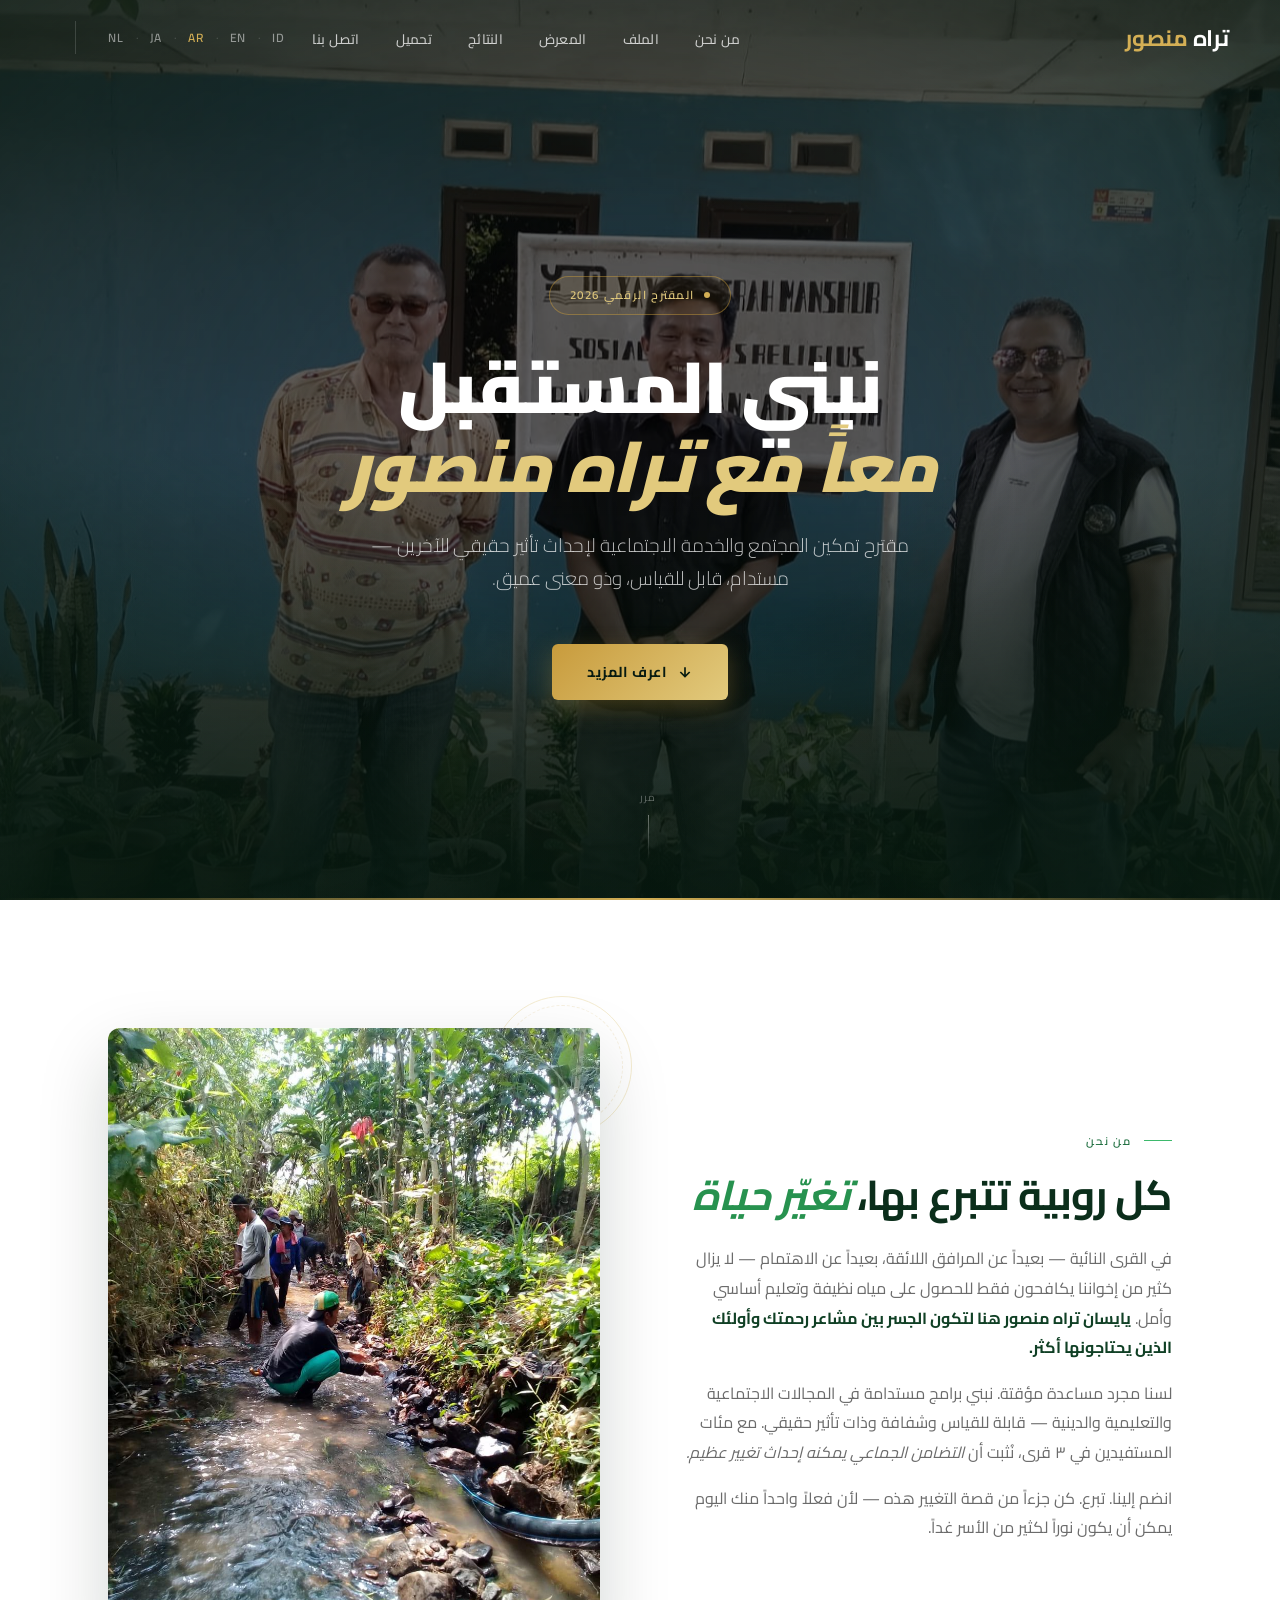
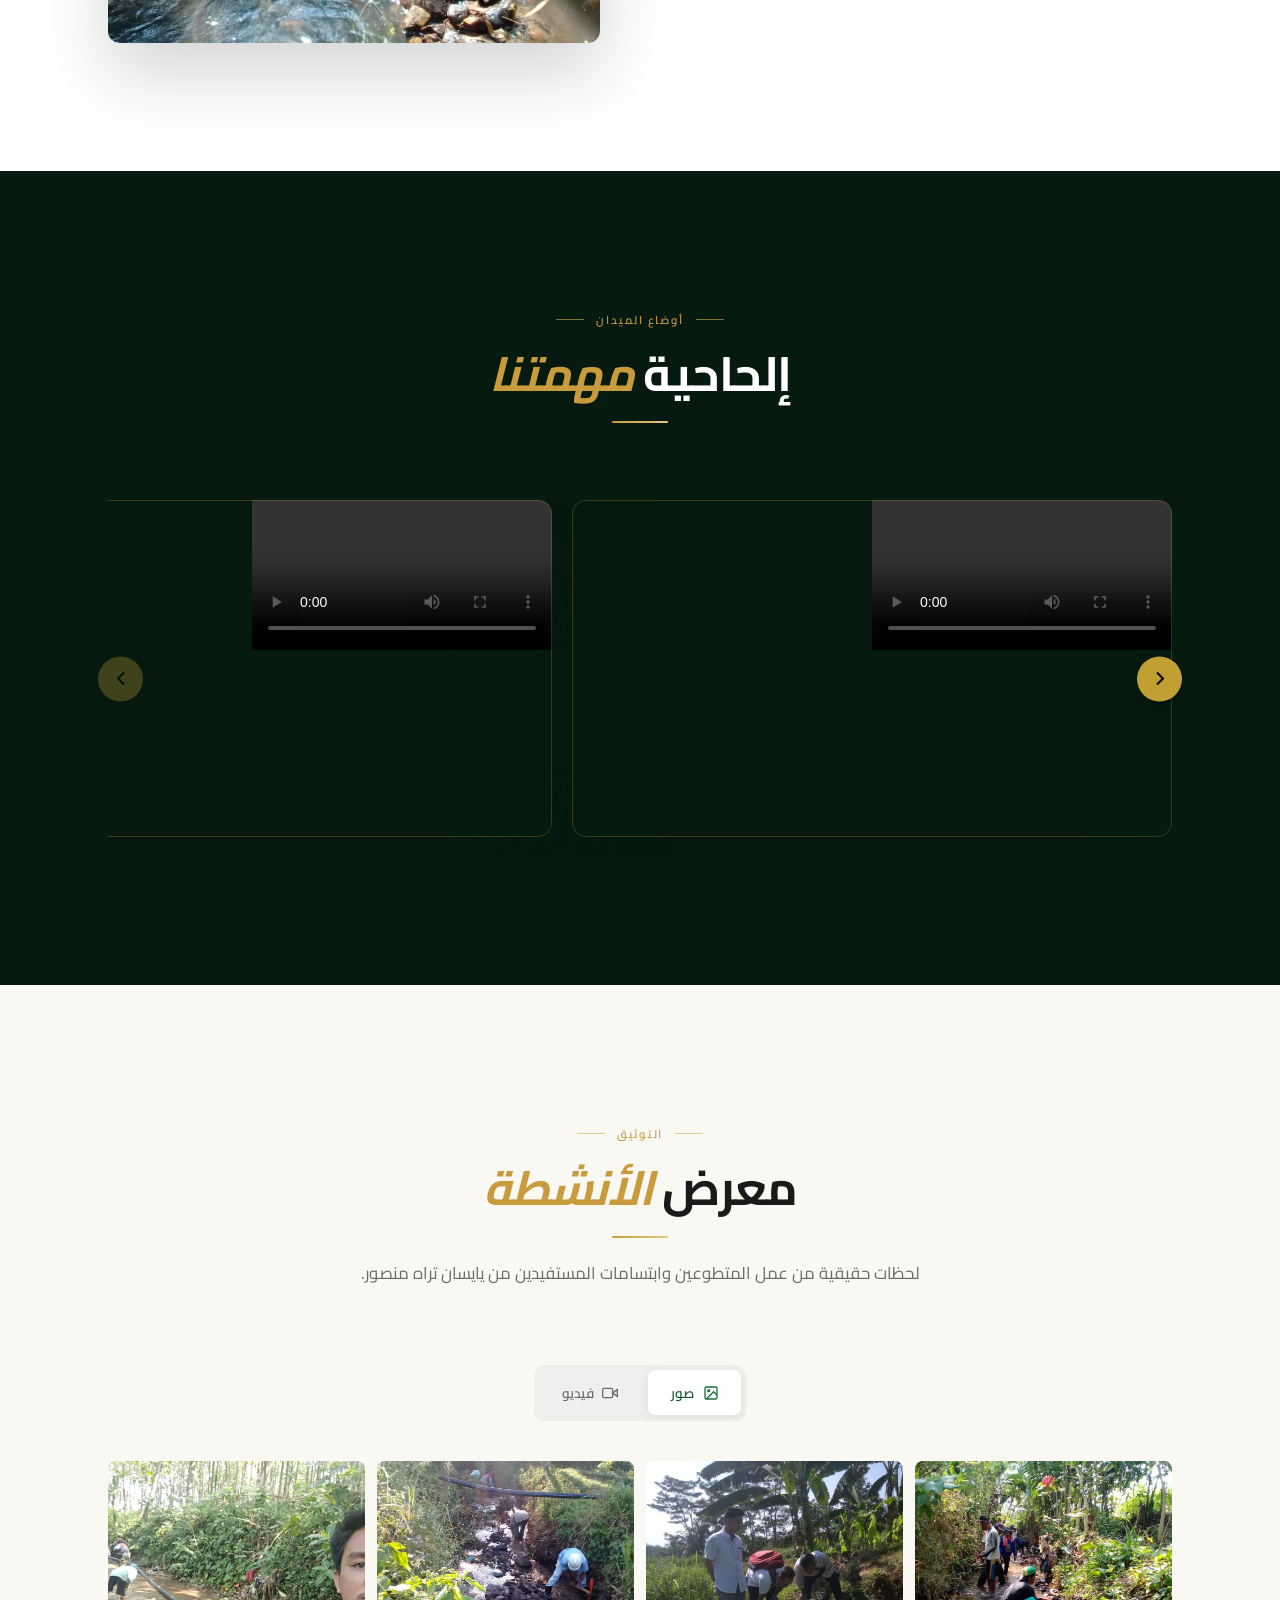
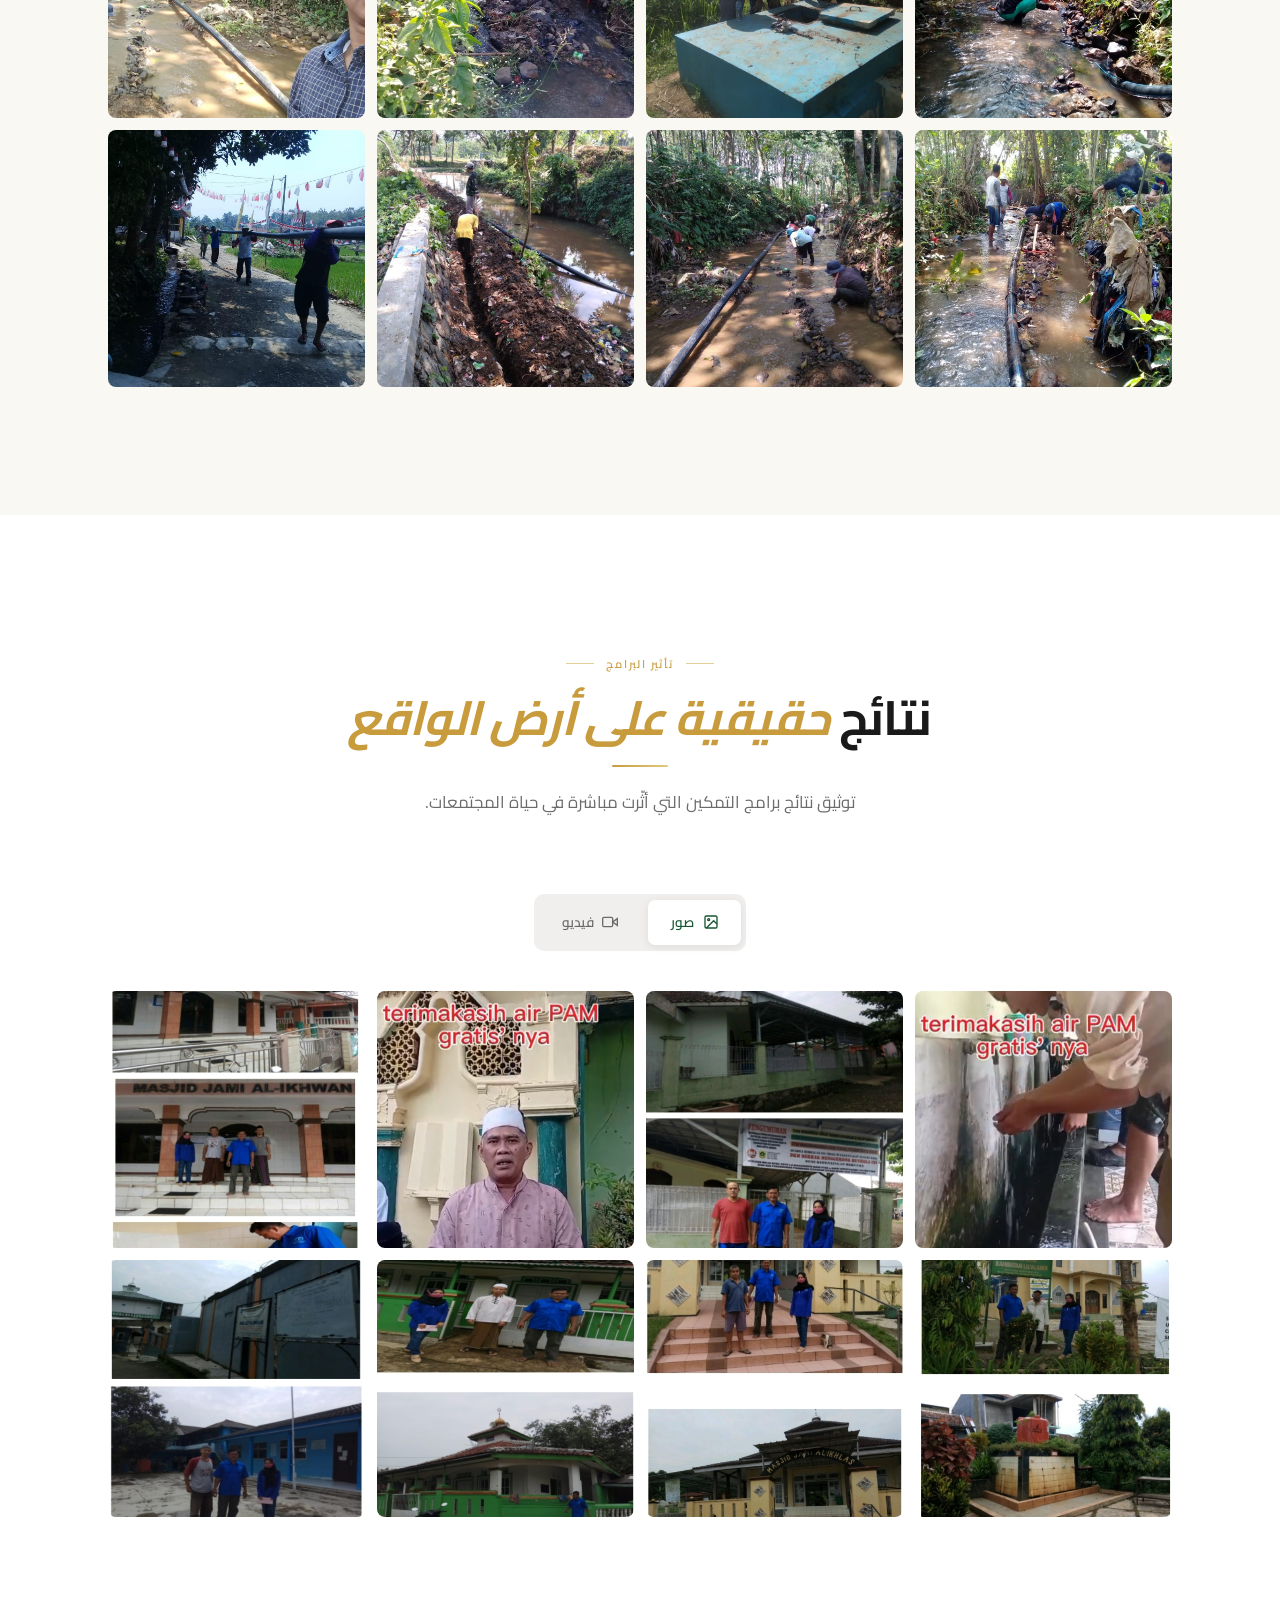
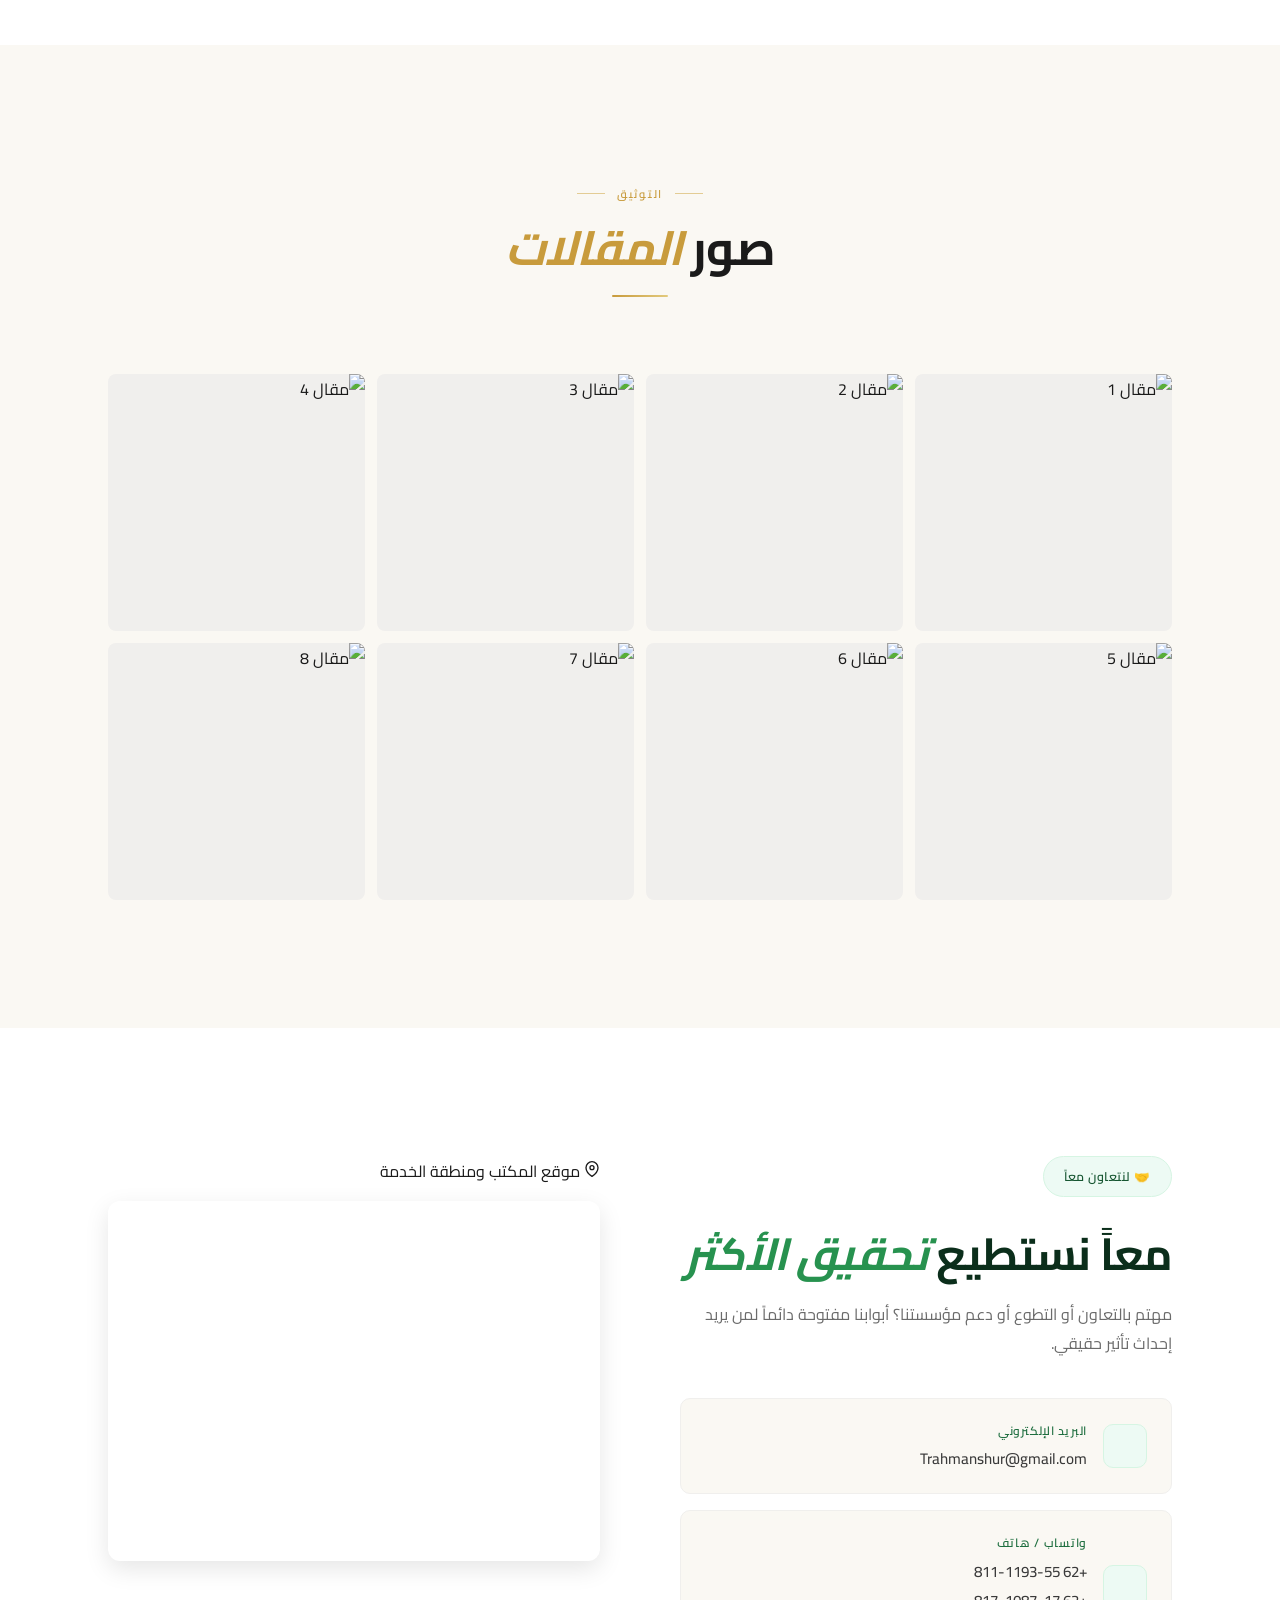
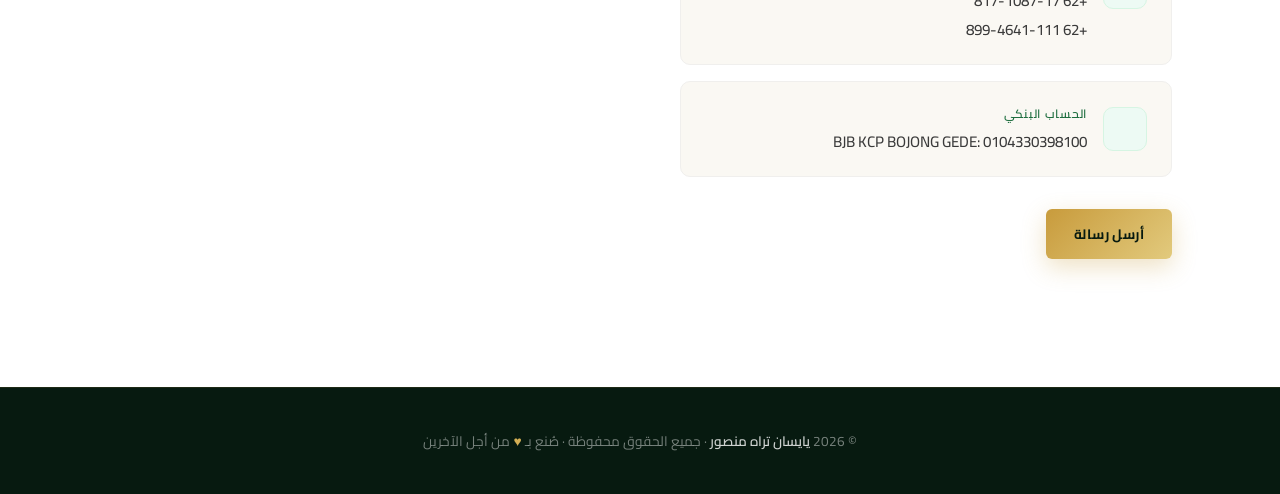
==== commit ae1e54db: "Update ar.html" ====
--- a/ar.html
+++ b/ar.html
@@ -105,9 +105,9 @@
 
                 <div class="video-slider" id="videoSlider">
                     <div class="video-slider__track">
-                        <div class="video-card"><div class="video-wrap"><iframe src="https://www.youtube.com/embed/qf60KJDmAho" title="فيديو تعريفي - تراه منصور" allow="accelerometer; autoplay; clipboard-write; encrypted-media; gyroscope; picture-in-picture; web-share" allowfullscreen loading="lazy"></iframe></div></div>
-                        <div class="video-card"><div class="video-wrap"><iframe src="https://www.youtube.com/embed/LDbUK9trMSY" title="تراه منصور - نشاط 2" allow="accelerometer; autoplay; clipboard-write; encrypted-media; gyroscope; picture-in-picture; web-share" allowfullscreen loading="lazy"></iframe></div></div>
-                        <div class="video-card"><div class="video-wrap"><iframe src="https://www.youtube.com/embed/DxXKSx2XDOM" title="تراه منصور - نشاط 3" allow="accelerometer; autoplay; clipboard-write; encrypted-media; gyroscope; picture-in-picture; web-share" allowfullscreen loading="lazy"></iframe></div></div>
+                        <div class="video-card"><div class="video-wrap"><video src="video/v1.mp4" title="فيديو تعريفي - تراه منصور" allow="accelerometer; autoplay; clipboard-write; encrypted-media; gyroscope; picture-in-picture; web-share" allowfullscreen loading="lazy" controls></video></div></div>
+                        <div class="video-card"><div class="video-wrap"><video src="video/v2.mp4" title="تراه منصور - نشاط 2" allow="accelerometer; autoplay; clipboard-write; encrypted-media; gyroscope; picture-in-picture; web-share" allowfullscreen loading="lazy" controls></video></div></div>
+                        <div class="video-card"><div class="video-wrap"><video src="video/v3.mp4" title="تراه منصور - نشاط 3" allow="accelerometer; autoplay; clipboard-write; encrypted-media; gyroscope; picture-in-picture; web-share" allowfullscreen loading="lazy" controls></video></div></div>
                     </div>
                 </div>
             </div>
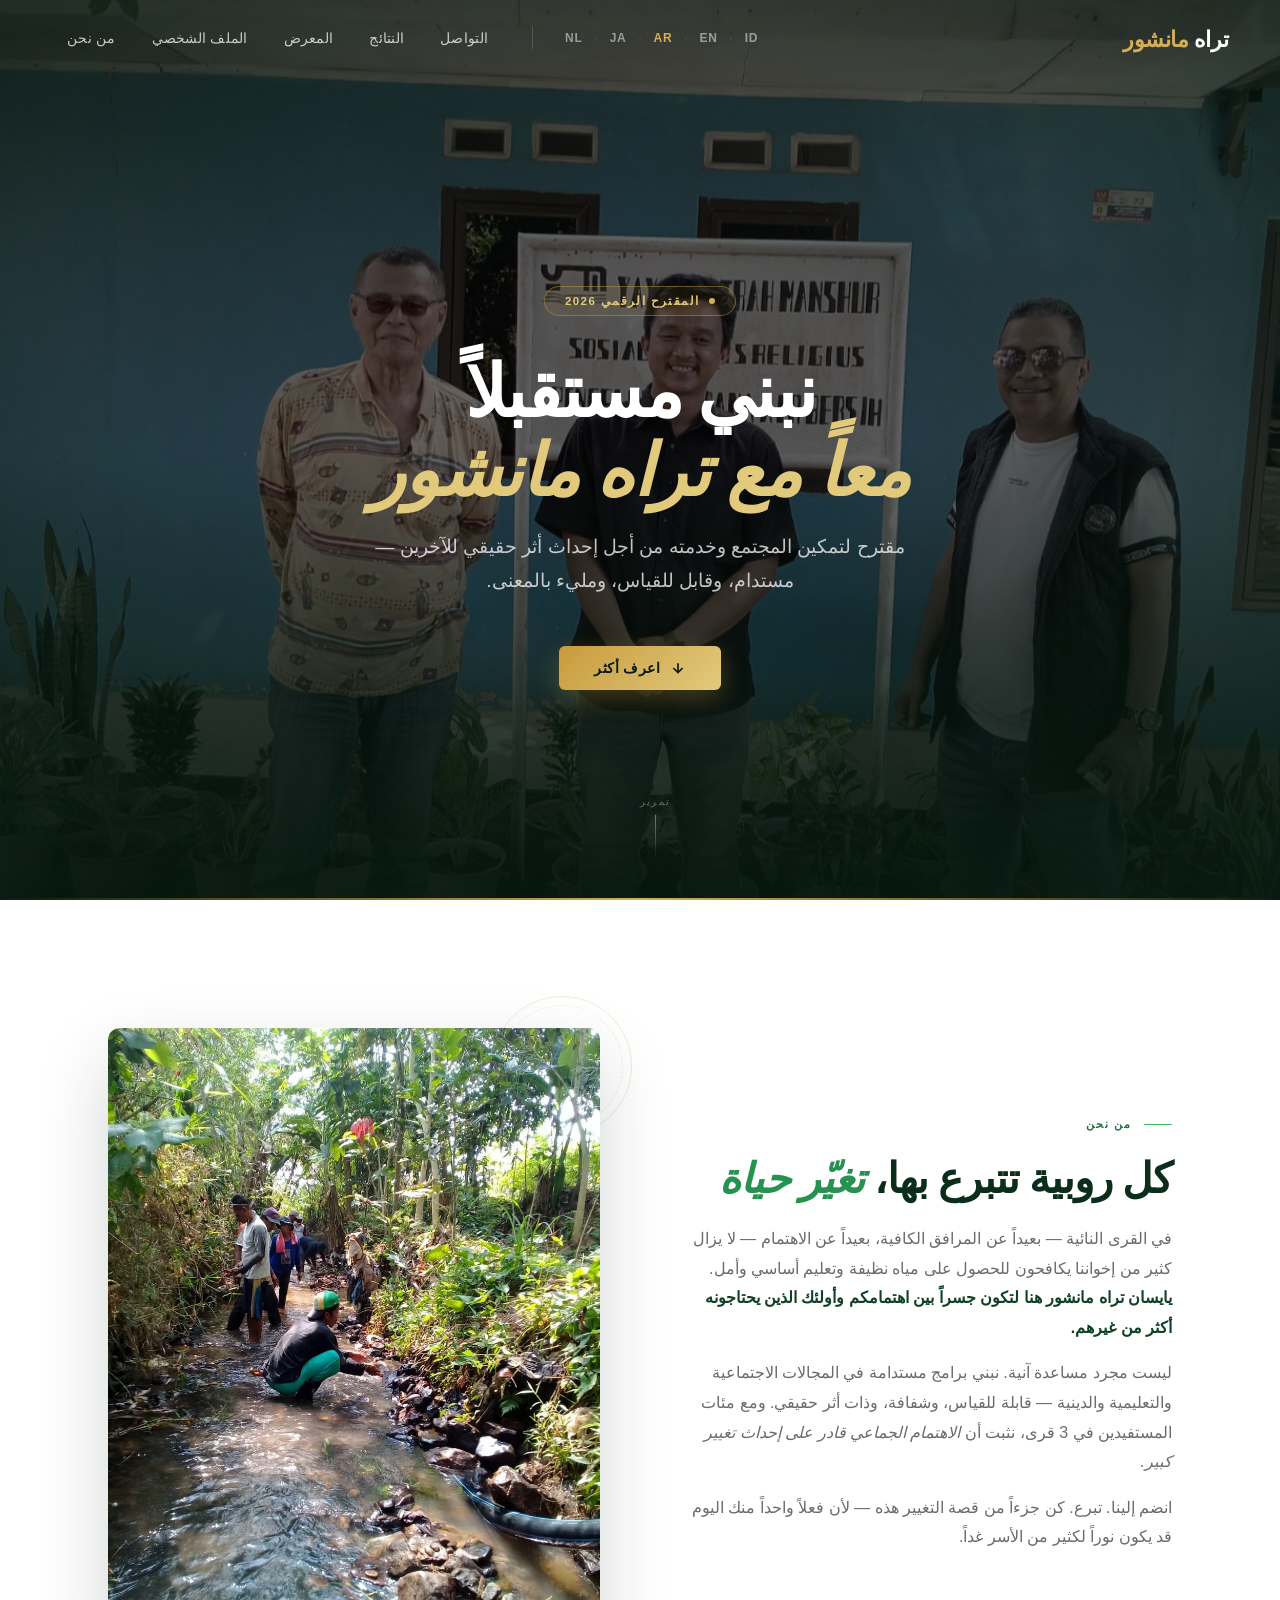
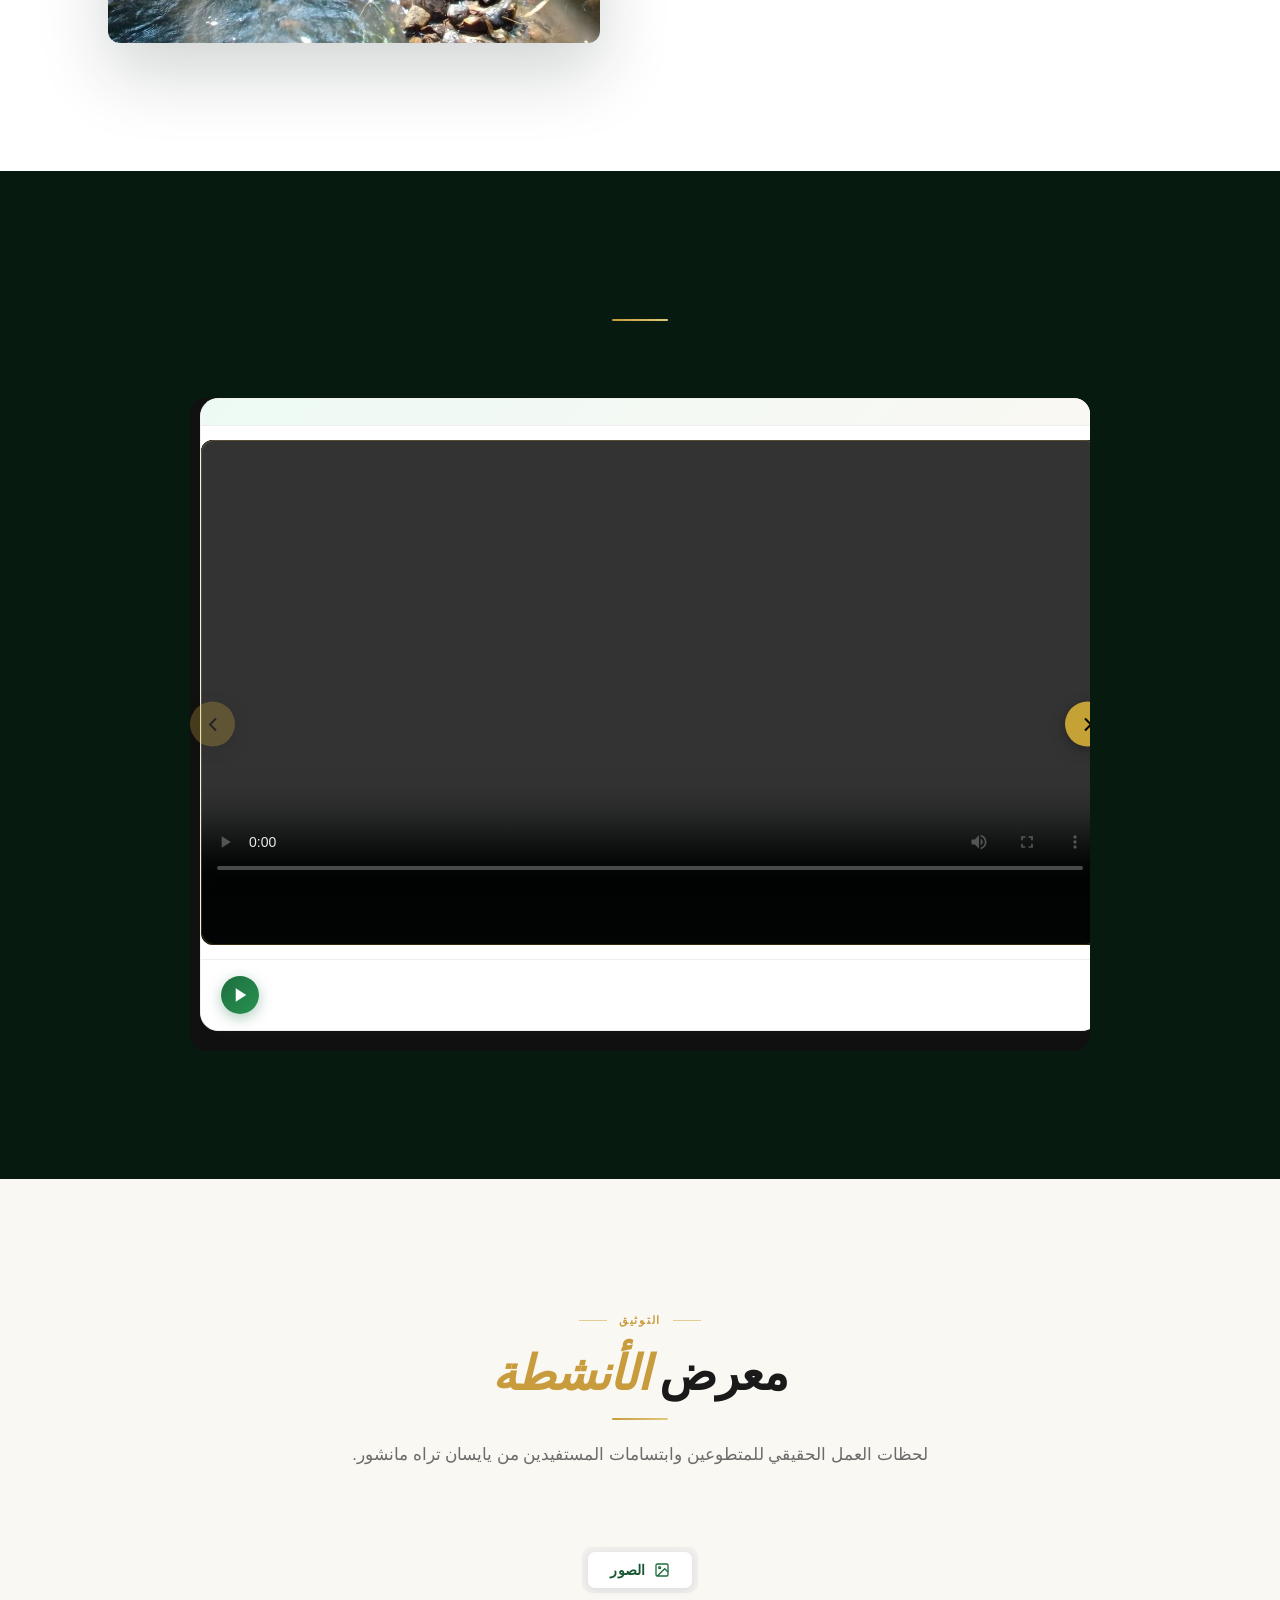
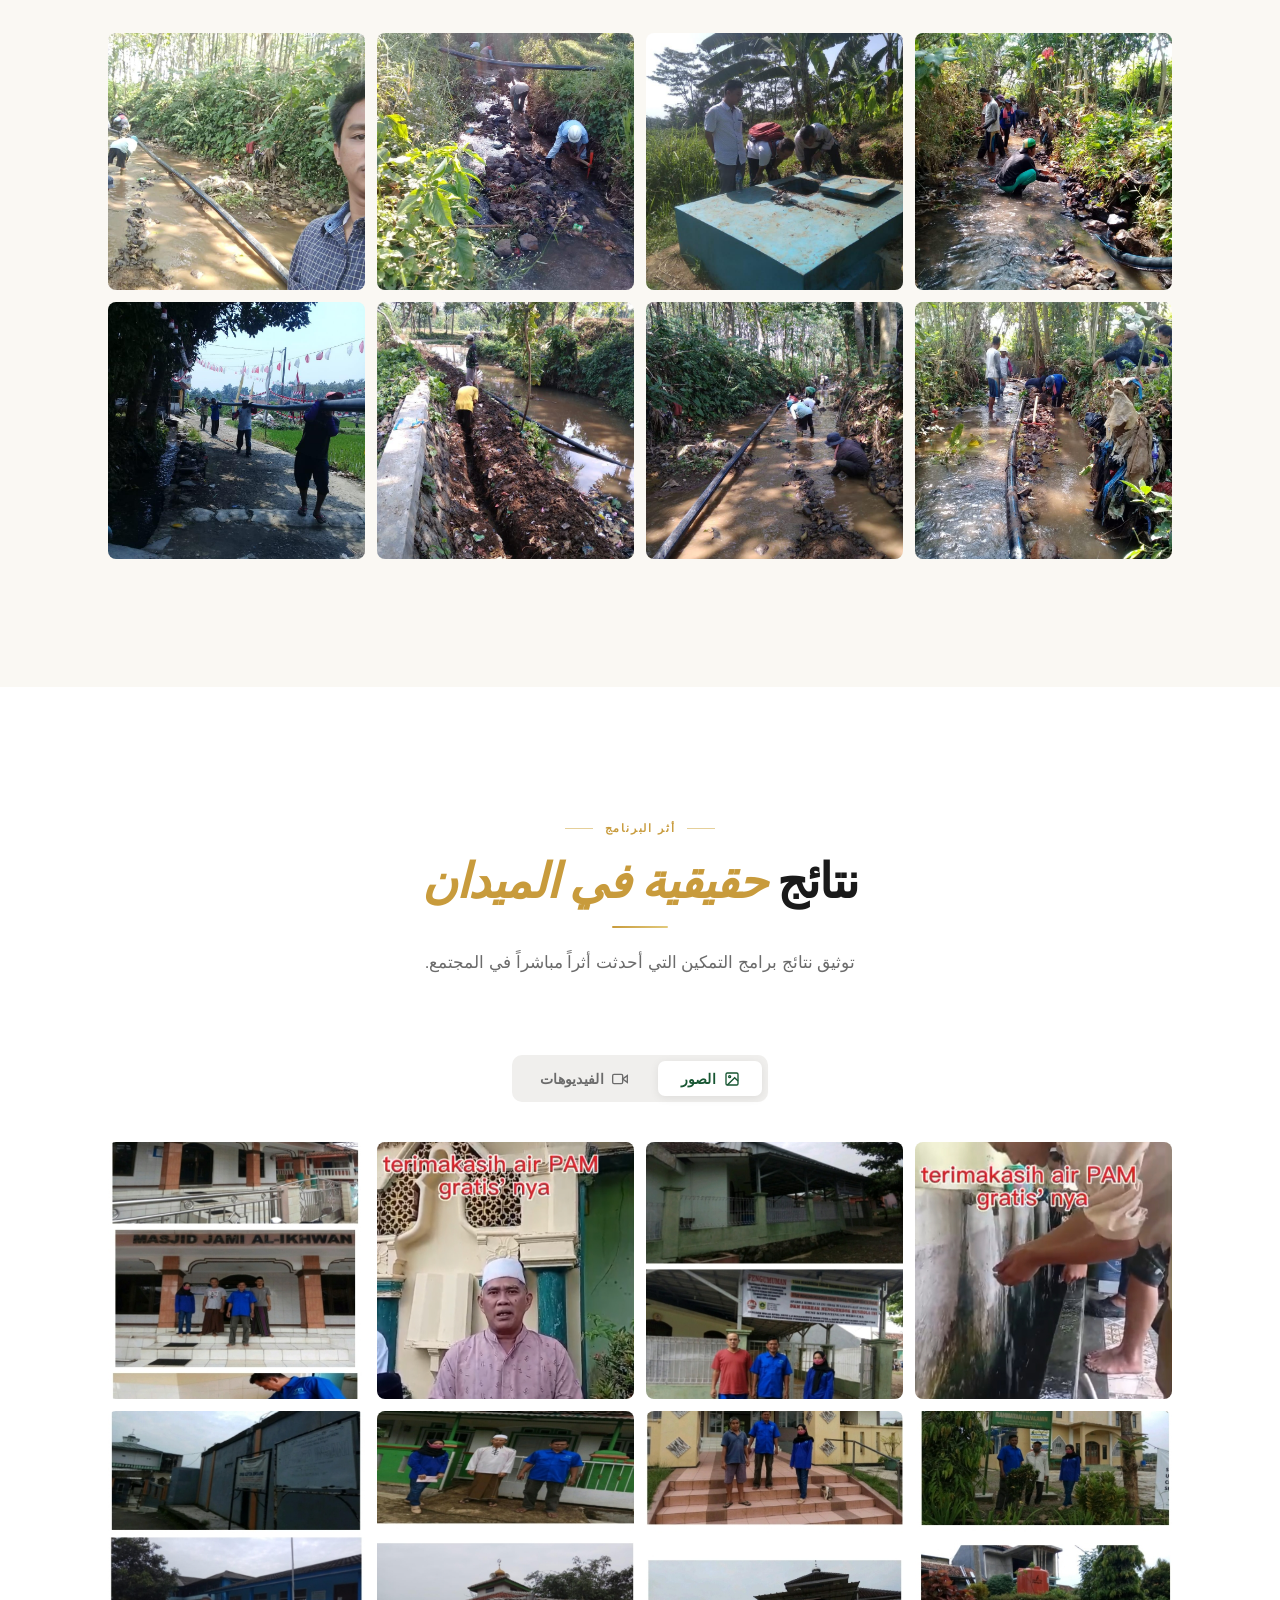
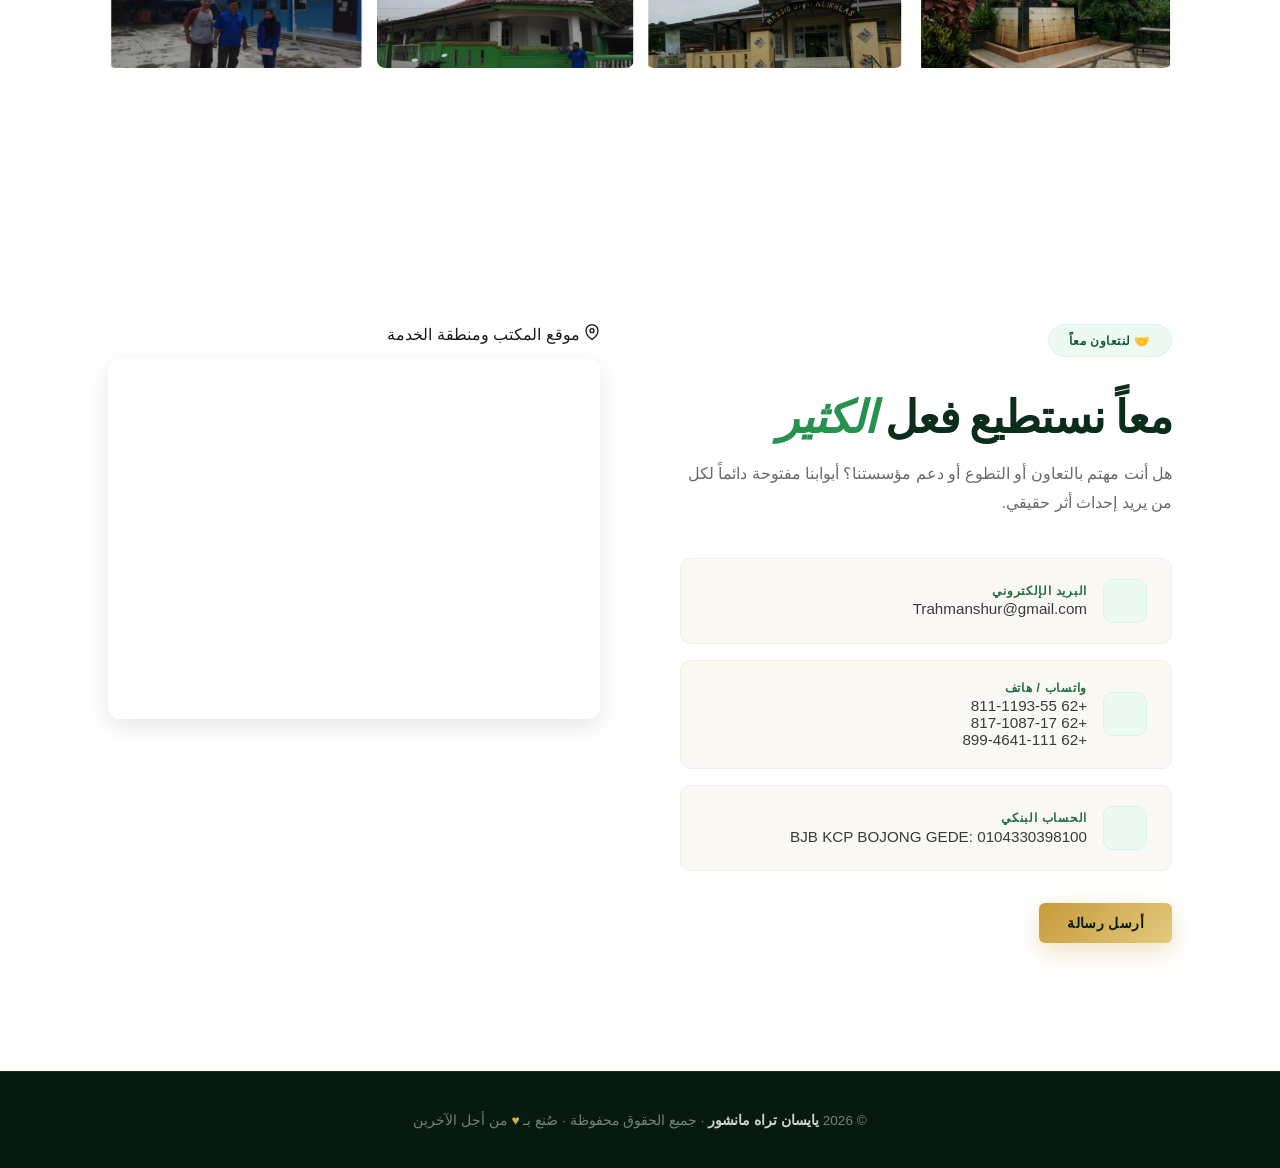
==== commit 25b79750: "Update ar.html" ====
--- a/ar.html
+++ b/ar.html
@@ -3,29 +3,28 @@
 <head>
     <meta charset="UTF-8">
     <meta name="viewport" content="width=device-width, initial-scale=1.0">
-    <meta name="description" content="يايسان تراه منصور - مقترح رقمي لتمكين المجتمع والخدمة الاجتماعية">
-    <title>يايسان تراه منصور — المقترح الرقمي 2026</title>
+    <meta name="description" content="يايسان تراه مانشور - مقترح رقمي لتمكين المجتمع وخدمته">
+    <title>يايسان تراه مانشور — المقترح الرقمي 2026</title>
     <link rel="preconnect" href="https://fonts.googleapis.com">
     <link rel="preconnect" href="https://fonts.gstatic.com" crossorigin>
-    <link href="https://fonts.googleapis.com/css2?family=Cairo:wght@300;400;500;600;700;900&display=swap" rel="stylesheet">
+    <link href="https://fonts.googleapis.com/css2?family=Playfair+Display:wght@700;900&family=DM+Sans:wght@300;400;500;600&display=swap" rel="stylesheet">
     <link rel="stylesheet" href="style.css">
     <style>
-        body { font-family: 'Cairo', sans-serif; }
-        .nav__logo, .hero__title, .about__title, .sec-title, .kontak__title { font-family: 'Cairo', sans-serif; }
+        body { font-family: 'Segoe UI', Tahoma, Geneva, Verdana, sans-serif; }
+        .nav__links { flex-direction: row-reverse; }
     </style>
 </head>
 <body>
 
 <!-- ═══════════ التنقل ═══════════ -->
 <nav class="nav" id="mainNav">
-    <div class="nav__logo">تراه <span>منصور</span></div>
+    <div class="nav__logo">تراه <span>مانشور</span></div>
     <ul class="nav__links">
         <li><a href="#tentang">من نحن</a></li>
-        <li><a href="#video-profil">الملف</a></li>
+        <li><a href="#video-profil">الملف الشخصي</a></li>
         <li><a href="#galeri">المعرض</a></li>
         <li><a href="#hasil">النتائج</a></li>
-        <li><a href="#download">تحميل</a></li>
-        <li><a href="#kontak">اتصل بنا</a></li>
+        <li><a href="#kontak">التواصل</a></li>
         <li class="nav__lang">
             <a href="index.html">ID</a>
             <span class="sep">·</span>
@@ -40,24 +39,24 @@
     </ul>
 </nav>
 
-<!-- ═══════════ الرئيسية ═══════════ -->
+<!-- ═══════════ الصفحة الرئيسية ═══════════ -->
 <div class="hero">
     <div class="hero__bg"></div>
     <div class="hero__vignette"></div>
     <div class="hero__line"></div>
     <div class="hero__content">
         <span class="hero__badge">المقترح الرقمي 2026</span>
-        <h1 class="hero__title">نبني المستقبل<br><em>معاً مع تراه منصور</em></h1>
-        <p class="hero__subtitle">مقترح تمكين المجتمع والخدمة الاجتماعية لإحداث تأثير حقيقي للآخرين — مستدام، قابل للقياس، وذو معنى عميق.</p>
+        <h1 class="hero__title">نبني مستقبلاً<br><em>معاً مع تراه مانشور</em></h1>
+        <p class="hero__subtitle">مقترح لتمكين المجتمع وخدمته من أجل إحداث أثر حقيقي للآخرين — مستدام، وقابل للقياس، ومليء بالمعنى.</p>
         <div class="hero__actions">
             <a href="#tentang" class="btn-gold">
                 <svg width="16" height="16" viewBox="0 0 24 24" fill="none" stroke="currentColor" stroke-width="2.5"><path d="M12 5v14M5 12l7 7 7-7"/></svg>
-                اعرف المزيد
+                اعرف أكثر
             </a>
         </div>
     </div>
     <div class="hero__scroll">
-        مرر
+        تمرير
         <div class="hero__scroll-line"></div>
     </div>
 </div>
@@ -70,27 +69,25 @@
                 <span class="about__eyebrow">من نحن</span>
                 <h2 class="about__title">كل روبية تتبرع بها، <em>تغيّر حياة</em></h2>
                 <div class="about__body">
-                    <p>في القرى النائية — بعيداً عن المرافق اللائقة، بعيداً عن الاهتمام — لا يزال كثير من إخواننا يكافحون فقط للحصول على مياه نظيفة وتعليم أساسي وأمل. <strong>يايسان تراه منصور هنا لتكون الجسر بين مشاعر رحمتك وأولئك الذين يحتاجونها أكثر.</strong></p>
-                    <p>لسنا مجرد مساعدة مؤقتة. نبني برامج مستدامة في المجالات الاجتماعية والتعليمية والدينية — قابلة للقياس وشفافة وذات تأثير حقيقي. مع مئات المستفيدين في ٣ قرى، نُثبت أن <em>التضامن الجماعي يمكنه إحداث تغيير عظيم.</em></p>
-                    <p>انضم إلينا. تبرع. كن جزءاً من قصة التغيير هذه — لأن فعلاً واحداً منك اليوم يمكن أن يكون نوراً لكثير من الأسر غداً.</p>
+                    <p>في القرى النائية — بعيداً عن المرافق الكافية، بعيداً عن الاهتمام — لا يزال كثير من إخواننا يكافحون للحصول على مياه نظيفة وتعليم أساسي وأمل. <strong>يايسان تراه مانشور هنا لتكون جسراً بين اهتمامكم وأولئك الذين يحتاجونه أكثر من غيرهم.</strong></p>
+                    <p>ليست مجرد مساعدة آنية. نبني برامج مستدامة في المجالات الاجتماعية والتعليمية والدينية — قابلة للقياس، وشفافة، وذات أثر حقيقي. ومع مئات المستفيدين في 3 قرى، نثبت أن <em>الاهتمام الجماعي قادر على إحداث تغيير كبير.</em></p>
+                    <p>انضم إلينا. تبرع. كن جزءاً من قصة التغيير هذه — لأن فعلاً واحداً منك اليوم قد يكون نوراً لكثير من الأسر غداً.</p>
                 </div>
             </div>
             <div class="about__visual reveal reveal-delay-2">
                 <div class="about__ring"></div>
                 <div class="about__img-wrap">
-                    <img src="image/foto1.jpeg" alt="أنشطة يايسان تراه منصور" loading="lazy">
-                </div>
-            </div>
-        </div>
-    </div>
-</section>
-
-<!-- ═══════════ فيديو الملف ═══════════ -->
+                    <img src="image/foto1.jpeg" alt="أنشطة يايسان تراه مانشور" loading="lazy">
+                </div>
+            </div>
+        </div>
+    </div>
+</section>
+
+<!-- ═══════════ فيديو الملف الشخصي ═══════════ -->
 <section id="video-profil" class="section section--dark">
     <div class="container">
         <div class="sec-header reveal">
-            <span class="sec-eyebrow">أوضاع الميدان</span>
-            <h2 class="sec-title">إلحاحية <em>مهمتنا</em></h2>
             <div class="sec-divider"></div>
         </div>
 
@@ -105,9 +102,63 @@
 
                 <div class="video-slider" id="videoSlider">
                     <div class="video-slider__track">
-                        <div class="video-card"><div class="video-wrap"><video src="video/v1.mp4" title="فيديو تعريفي - تراه منصور" allow="accelerometer; autoplay; clipboard-write; encrypted-media; gyroscope; picture-in-picture; web-share" allowfullscreen loading="lazy" controls></video></div></div>
-                        <div class="video-card"><div class="video-wrap"><video src="video/v2.mp4" title="تراه منصور - نشاط 2" allow="accelerometer; autoplay; clipboard-write; encrypted-media; gyroscope; picture-in-picture; web-share" allowfullscreen loading="lazy" controls></video></div></div>
-                        <div class="video-card"><div class="video-wrap"><video src="video/v3.mp4" title="تراه منصور - نشاط 3" allow="accelerometer; autoplay; clipboard-write; encrypted-media; gyroscope; picture-in-picture; web-share" allowfullscreen loading="lazy" controls></video></div></div>
+                        <div class="video-card">
+                            <div class="galeri-video-card slider-video-card">
+                                <div class="galeri-video-card__label-bar">
+                                </div>
+                                <div class="video-wrap">
+                                    <video width="640" height="360" controls>
+                                        <source src="video/v1.mp4" type="video/mp4">
+                                        <source src="video/v1.webm" type="video/webm">
+                                    </video>
+                                </div>
+                                <div class="galeri-video-card__footer">
+                                    <div class="galeri-video-card__info">
+                                    </div>
+                                    <div class="galeri-video-card__play-icon">
+                                        <svg width="18" height="18" viewBox="0 0 24 24" fill="currentColor"><polygon points="5 3 19 12 5 21 5 3"/></svg>
+                                    </div>
+                                </div>
+                            </div>
+                        </div>
+                        <div class="video-card">
+                            <div class="galeri-video-card slider-video-card">
+                                <div class="galeri-video-card__label-bar">
+                                </div>
+                                <div class="video-wrap">
+                                    <video width="640" height="360" controls>
+                                        <source src="video/v2.mp4" type="video/mp4">
+                                        <source src="video/v2.webm" type="video/webm">
+                                    </video>
+                                </div>
+                                <div class="galeri-video-card__footer">
+                                    <div class="galeri-video-card__info">
+                                    </div>
+                                    <div class="galeri-video-card__play-icon">
+                                        <svg width="18" height="18" viewBox="0 0 24 24" fill="currentColor"><polygon points="5 3 19 12 5 21 5 3"/></svg>
+                                    </div>
+                                </div>
+                            </div>
+                        </div>
+                        <div class="video-card">
+                            <div class="galeri-video-card slider-video-card">
+                                <div class="galeri-video-card__label-bar">
+                                </div>
+                                <div class="video-wrap">
+                                    <video width="360" height="640" controls>
+                                        <source src="video/v3.mp4" type="video/mp4">
+                                        <source src="video/v3.webm" type="video/webm">
+                                    </video>
+                                </div>
+                                <div class="galeri-video-card__footer">
+                                    <div class="galeri-video-card__info">
+                                    </div>
+                                    <div class="galeri-video-card__play-icon">
+                                        <svg width="18" height="18" viewBox="0 0 24 24" fill="currentColor"><polygon points="5 3 19 12 5 21 5 3"/></svg>
+                                    </div>
+                                </div>
+                            </div>
+                        </div>
                     </div>
                 </div>
             </div>
@@ -122,17 +173,13 @@
             <span class="sec-eyebrow">التوثيق</span>
             <h2 class="sec-title">معرض <em>الأنشطة</em></h2>
             <div class="sec-divider"></div>
-            <p class="sec-desc">لحظات حقيقية من عمل المتطوعين وابتسامات المستفيدين من يايسان تراه منصور.</p>
+            <p class="sec-desc">لحظات العمل الحقيقي للمتطوعين وابتسامات المستفيدين من يايسان تراه مانشور.</p>
         </div>
 
         <div class="galeri-tabs reveal">
             <button class="galeri-tab active" data-tab="foto">
                 <svg width="16" height="16" viewBox="0 0 24 24" fill="none" stroke="currentColor" stroke-width="2"><rect x="3" y="3" width="18" height="18" rx="2"/><circle cx="8.5" cy="8.5" r="1.5"/><path d="m21 15-5-5L5 21"/></svg>
-                صور
-            </button>
-            <button class="galeri-tab" data-tab="video">
-                <svg width="16" height="16" viewBox="0 0 24 24" fill="none" stroke="currentColor" stroke-width="2"><polygon points="23 7 16 12 23 17 23 7"/><rect x="1" y="5" width="15" height="14" rx="2"/></svg>
-                فيديو
+                الصور
             </button>
         </div>
 
@@ -146,19 +193,6 @@
             <div class="galeri-item" data-src="image/foto7.jpeg" data-caption="توثيق النشاط 7"><img src="image/foto7.jpeg" alt="توثيق 7" loading="lazy"><div class="galeri-item__zoom"><svg width="28" height="28" viewBox="0 0 24 24" fill="none" stroke="white" stroke-width="2"><circle cx="11" cy="11" r="8"/><path d="m21 21-4.35-4.35M11 8v6M8 11h6"/></svg></div></div>
             <div class="galeri-item" data-src="image/foto8.jpeg" data-caption="توثيق النشاط 8"><img src="image/foto8.jpeg" alt="توثيق 8" loading="lazy"><div class="galeri-item__zoom"><svg width="28" height="28" viewBox="0 0 24 24" fill="none" stroke="white" stroke-width="2"><circle cx="11" cy="11" r="8"/><path d="m21 21-4.35-4.35M11 8v6M8 11h6"/></svg></div></div>
         </div>
-
-        <div class="galeri-video-grid" id="galeriVideo" style="display:none;">
-            <div class="galeri-video-card reveal">
-                <div class="galeri-video-card__label-bar"><span class="galeri-video-card__num">01</span><span class="galeri-video-card__tag">📹 نشاط</span></div>
-                <div class="video-wrap"><video width="640" height="360" controls><source src="video/v1.mp4" type="video/mp4"><source src="video/v1.webm" type="video/webm"></video></div>
-                <div class="galeri-video-card__footer"><div class="galeri-video-card__info"><strong>توثيق النشاط الاجتماعي</strong><span>يايسان تراه منصور — 2026</span></div><div class="galeri-video-card__play-icon"><svg width="18" height="18" viewBox="0 0 24 24" fill="currentColor"><polygon points="5 3 19 12 5 21 5 3"/></svg></div></div>
-            </div>
-            <div class="galeri-video-card reveal reveal-delay-1">
-                <div class="galeri-video-card__label-bar"><span class="galeri-video-card__num">02</span><span class="galeri-video-card__tag">📹 نشاط</span></div>
-                <div class="video-wrap"><video width="640" height="360" controls><source src="video/v2.mp4" type="video/mp4"><source src="video/v2.webm" type="video/webm"></video></div>
-                <div class="galeri-video-card__footer"><div class="galeri-video-card__info"><strong>نشاط خدمة المجتمع</strong><span>يايسان تراه منصور — 2026</span></div><div class="galeri-video-card__play-icon"><svg width="18" height="18" viewBox="0 0 24 24" fill="currentColor"><polygon points="5 3 19 12 5 21 5 3"/></svg></div></div>
-            </div>
-        </div>
     </div>
 </section>
 
@@ -166,85 +200,108 @@
 <section id="hasil" class="section section--white">
     <div class="container">
         <div class="sec-header reveal">
-            <span class="sec-eyebrow">تأثير البرامج</span>
-            <h2 class="sec-title">نتائج <em>حقيقية على أرض الواقع</em></h2>
+            <span class="sec-eyebrow">أثر البرنامج</span>
+            <h2 class="sec-title">نتائج <em>حقيقية في الميدان</em></h2>
             <div class="sec-divider"></div>
-            <p class="sec-desc">توثيق نتائج برامج التمكين التي أثّرت مباشرة في حياة المجتمعات.</p>
+            <p class="sec-desc">توثيق نتائج برامج التمكين التي أحدثت أثراً مباشراً في المجتمع.</p>
         </div>
 
         <div class="galeri-tabs reveal" id="hasil-tabs">
-            <button class="hasil-tab active" data-hasil="foto"><svg width="16" height="16" viewBox="0 0 24 24" fill="none" stroke="currentColor" stroke-width="2"><rect x="3" y="3" width="18" height="18" rx="2"/><circle cx="8.5" cy="8.5" r="1.5"/><path d="m21 15-5-5L5 21"/></svg>صور</button>
-            <button class="hasil-tab" data-hasil="video"><svg width="16" height="16" viewBox="0 0 24 24" fill="none" stroke="currentColor" stroke-width="2"><polygon points="23 7 16 12 23 17 23 7"/><rect x="1" y="5" width="15" height="14" rx="2"/></svg>فيديو</button>
+            <button class="hasil-tab active" data-hasil="foto">
+                <svg width="16" height="16" viewBox="0 0 24 24" fill="none" stroke="currentColor" stroke-width="2"><rect x="3" y="3" width="18" height="18" rx="2"/><circle cx="8.5" cy="8.5" r="1.5"/><path d="m21 15-5-5L5 21"/></svg>
+                الصور
+            </button>
+            <button class="hasil-tab" data-hasil="video">
+                <svg width="16" height="16" viewBox="0 0 24 24" fill="none" stroke="currentColor" stroke-width="2"><polygon points="23 7 16 12 23 17 23 7"/><rect x="1" y="5" width="15" height="14" rx="2"/></svg>
+                الفيديوهات
+            </button>
         </div>
 
         <div class="galeri-grid" id="hasilPhoto">
-            <div class="galeri-item" data-src="image/fotoh1.jpeg" data-caption="نتيجة 1"><img src="image/fotoh1.jpeg" alt="نتيجة 1" loading="lazy"><div class="galeri-item__zoom"><svg width="28" height="28" viewBox="0 0 24 24" fill="none" stroke="white" stroke-width="2"><circle cx="11" cy="11" r="8"/><path d="m21 21-4.35-4.35M11 8v6M8 11h6"/></svg></div></div>
-            <div class="galeri-item" data-src="image/fotoh2.jpeg" data-caption="نتيجة 2"><img src="image/fotoh2.jpeg" alt="نتيجة 2" loading="lazy"><div class="galeri-item__zoom"><svg width="28" height="28" viewBox="0 0 24 24" fill="none" stroke="white" stroke-width="2"><circle cx="11" cy="11" r="8"/><path d="m21 21-4.35-4.35M11 8v6M8 11h6"/></svg></div></div>
-            <div class="galeri-item" data-src="image/fotoh3.jpeg" data-caption="نتيجة 3"><img src="image/fotoh3.jpeg" alt="نتيجة 3" loading="lazy"><div class="galeri-item__zoom"><svg width="28" height="28" viewBox="0 0 24 24" fill="none" stroke="white" stroke-width="2"><circle cx="11" cy="11" r="8"/><path d="m21 21-4.35-4.35M11 8v6M8 11h6"/></svg></div></div>
-            <div class="galeri-item" data-src="image/fotoh4.jpeg" data-caption="نتيجة 4"><img src="image/fotoh4.jpeg" alt="نتيجة 4" loading="lazy"><div class="galeri-item__zoom"><svg width="28" height="28" viewBox="0 0 24 24" fill="none" stroke="white" stroke-width="2"><circle cx="11" cy="11" r="8"/><path d="m21 21-4.35-4.35M11 8v6M8 11h6"/></svg></div></div>
-            <div class="galeri-item" data-src="image/fotoh5.jpeg" data-caption="نتيجة 5"><img src="image/fotoh5.jpeg" alt="نتيجة 5" loading="lazy"><div class="galeri-item__zoom"><svg width="28" height="28" viewBox="0 0 24 24" fill="none" stroke="white" stroke-width="2"><circle cx="11" cy="11" r="8"/><path d="m21 21-4.35-4.35M11 8v6M8 11h6"/></svg></div></div>
-            <div class="galeri-item" data-src="image/fotoh6.jpeg" data-caption="نتيجة 6"><img src="image/fotoh6.jpeg" alt="نتيجة 6" loading="lazy"><div class="galeri-item__zoom"><svg width="28" height="28" viewBox="0 0 24 24" fill="none" stroke="white" stroke-width="2"><circle cx="11" cy="11" r="8"/><path d="m21 21-4.35-4.35M11 8v6M8 11h6"/></svg></div></div>
-            <div class="galeri-item" data-src="image/fotoh7.jpeg" data-caption="نتيجة 7"><img src="image/fotoh7.jpeg" alt="نتيجة 7" loading="lazy"><div class="galeri-item__zoom"><svg width="28" height="28" viewBox="0 0 24 24" fill="none" stroke="white" stroke-width="2"><circle cx="11" cy="11" r="8"/><path d="m21 21-4.35-4.35M11 8v6M8 11h6"/></svg></div></div>
-            <div class="galeri-item" data-src="image/fotoh8.jpeg" data-caption="نتيجة 8"><img src="image/fotoh8.jpeg" alt="نتيجة 8" loading="lazy"><div class="galeri-item__zoom"><svg width="28" height="28" viewBox="0 0 24 24" fill="none" stroke="white" stroke-width="2"><circle cx="11" cy="11" r="8"/><path d="m21 21-4.35-4.35M11 8v6M8 11h6"/></svg></div></div>
+            <div class="galeri-item" data-src="image/fotoh1.jpeg" data-caption="النتيجة 1"><img src="image/fotoh1.jpeg" alt="النتيجة 1" loading="lazy"><div class="galeri-item__zoom"><svg width="28" height="28" viewBox="0 0 24 24" fill="none" stroke="white" stroke-width="2"><circle cx="11" cy="11" r="8"/><path d="m21 21-4.35-4.35M11 8v6M8 11h6"/></svg></div></div>
+            <div class="galeri-item" data-src="image/fotoh2.jpeg" data-caption="النتيجة 2"><img src="image/fotoh2.jpeg" alt="النتيجة 2" loading="lazy"><div class="galeri-item__zoom"><svg width="28" height="28" viewBox="0 0 24 24" fill="none" stroke="white" stroke-width="2"><circle cx="11" cy="11" r="8"/><path d="m21 21-4.35-4.35M11 8v6M8 11h6"/></svg></div></div>
+            <div class="galeri-item" data-src="image/fotoh3.jpeg" data-caption="النتيجة 3"><img src="image/fotoh3.jpeg" alt="النتيجة 3" loading="lazy"><div class="galeri-item__zoom"><svg width="28" height="28" viewBox="0 0 24 24" fill="none" stroke="white" stroke-width="2"><circle cx="11" cy="11" r="8"/><path d="m21 21-4.35-4.35M11 8v6M8 11h6"/></svg></div></div>
+            <div class="galeri-item" data-src="image/fotoh4.jpeg" data-caption="النتيجة 4"><img src="image/fotoh4.jpeg" alt="النتيجة 4" loading="lazy"><div class="galeri-item__zoom"><svg width="28" height="28" viewBox="0 0 24 24" fill="none" stroke="white" stroke-width="2"><circle cx="11" cy="11" r="8"/><path d="m21 21-4.35-4.35M11 8v6M8 11h6"/></svg></div></div>
+            <div class="galeri-item" data-src="image/fotoh5.jpeg" data-caption="النتيجة 5"><img src="image/fotoh5.jpeg" alt="النتيجة 5" loading="lazy"><div class="galeri-item__zoom"><svg width="28" height="28" viewBox="0 0 24 24" fill="none" stroke="white" stroke-width="2"><circle cx="11" cy="11" r="8"/><path d="m21 21-4.35-4.35M11 8v6M8 11h6"/></svg></div></div>
+            <div class="galeri-item" data-src="image/fotoh6.jpeg" data-caption="النتيجة 6"><img src="image/fotoh6.jpeg" alt="النتيجة 6" loading="lazy"><div class="galeri-item__zoom"><svg width="28" height="28" viewBox="0 0 24 24" fill="none" stroke="white" stroke-width="2"><circle cx="11" cy="11" r="8"/><path d="m21 21-4.35-4.35M11 8v6M8 11h6"/></svg></div></div>
+            <div class="galeri-item" data-src="image/fotoh7.jpeg" data-caption="النتيجة 7"><img src="image/fotoh7.jpeg" alt="النتيجة 7" loading="lazy"><div class="galeri-item__zoom"><svg width="28" height="28" viewBox="0 0 24 24" fill="none" stroke="white" stroke-width="2"><circle cx="11" cy="11" r="8"/><path d="m21 21-4.35-4.35M11 8v6M8 11h6"/></svg></div></div>
+            <div class="galeri-item" data-src="image/fotoh8.jpeg" data-caption="النتيجة 8"><img src="image/fotoh8.jpeg" alt="النتيجة 8" loading="lazy"><div class="galeri-item__zoom"><svg width="28" height="28" viewBox="0 0 24 24" fill="none" stroke="white" stroke-width="2"><circle cx="11" cy="11" r="8"/><path d="m21 21-4.35-4.35M11 8v6M8 11h6"/></svg></div></div>
         </div>
 
         <div class="galeri-video-grid" id="hasilVideo" style="display:none;">
             <div class="galeri-video-card reveal">
-                <div class="galeri-video-card__label-bar"><span class="galeri-video-card__num">01</span><span class="galeri-video-card__tag">✅ نتائج</span></div>
-                <div class="video-wrap"><video width="640" height="360" controls><source src="video/vh1.mp4" type="video/mp4"></video></div>
-                <div class="galeri-video-card__footer"><div class="galeri-video-card__info"><strong>نتائج برنامج المياه النظيفة</strong><span>يايسان تراه منصور — 2026</span></div><div class="galeri-video-card__play-icon"><svg width="18" height="18" viewBox="0 0 24 24" fill="currentColor"><polygon points="5 3 19 12 5 21 5 3"/></svg></div></div>
+                <div class="galeri-video-card__label-bar">
+                    <span class="galeri-video-card__num">01</span>
+                    <span class="galeri-video-card__tag">✅ النتائج</span>
+                </div>
+                <div class="video-wrap">
+                    <video width="640" height="360" controls>
+                        <source src="video/vh1.mp4" type="video/mp4">
+                    </video>
+                </div>
+                <div class="galeri-video-card__footer">
+                    <div class="galeri-video-card__info">
+                        <strong>نتائج برنامج المياه النظيفة</strong>
+                        <span>يايسان تراه مانشور — 2026</span>
+                    </div>
+                    <div class="galeri-video-card__play-icon">
+                        <svg width="18" height="18" viewBox="0 0 24 24" fill="currentColor"><polygon points="5 3 19 12 5 21 5 3"/></svg>
+                    </div>
+                </div>
             </div>
             <div class="galeri-video-card reveal reveal-delay-1">
-                <div class="galeri-video-card__label-bar"><span class="galeri-video-card__num">02</span><span class="galeri-video-card__tag">✅ نتائج</span></div>
-                <div class="video-wrap"><video width="640" height="360" controls><source src="video/vh2.mp4" type="video/mp4"></video></div>
-                <div class="galeri-video-card__footer"><div class="galeri-video-card__info"><strong>نتائج برنامج المياه النظيفة</strong><span>يايسان تراه منصور — 2026</span></div><div class="galeri-video-card__play-icon"><svg width="18" height="18" viewBox="0 0 24 24" fill="currentColor"><polygon points="5 3 19 12 5 21 5 3"/></svg></div></div>
-            </div>
-        </div>
-    </div>
-</section>
-
-<!-- ═══════════ صور المقالات ═══════════ -->
-<section id="foto-artikel" class="section section--cream">
-    <div class="container">
-        <div class="sec-header reveal">
-            <span class="sec-eyebrow">التوثيق</span>
-            <h2 class="sec-title">صور <em>المقالات</em></h2>
-            <div class="sec-divider"></div>
-        </div>
-        <div class="galeri-grid">
-            <div class="galeri-item" data-src="image/artikel1.jpeg" data-caption="صورة المقال 1"><img src="image/artikel1.jpeg" alt="مقال 1" loading="lazy"><div class="galeri-item__zoom"><svg width="28" height="28" viewBox="0 0 24 24" fill="none" stroke="white" stroke-width="2"><circle cx="11" cy="11" r="8"/><path d="m21 21-4.35-4.35M11 8v6M8 11h6"/></svg></div></div>
-            <div class="galeri-item" data-src="image/artikel2.jpeg" data-caption="صورة المقال 2"><img src="image/artikel2.jpeg" alt="مقال 2" loading="lazy"><div class="galeri-item__zoom"><svg width="28" height="28" viewBox="0 0 24 24" fill="none" stroke="white" stroke-width="2"><circle cx="11" cy="11" r="8"/><path d="m21 21-4.35-4.35M11 8v6M8 11h6"/></svg></div></div>
-            <div class="galeri-item" data-src="image/artikel3.jpeg" data-caption="صورة المقال 3"><img src="image/artikel3.jpeg" alt="مقال 3" loading="lazy"><div class="galeri-item__zoom"><svg width="28" height="28" viewBox="0 0 24 24" fill="none" stroke="white" stroke-width="2"><circle cx="11" cy="11" r="8"/><path d="m21 21-4.35-4.35M11 8v6M8 11h6"/></svg></div></div>
-            <div class="galeri-item" data-src="image/artikel4.jpeg" data-caption="صورة المقال 4"><img src="image/artikel4.jpeg" alt="مقال 4" loading="lazy"><div class="galeri-item__zoom"><svg width="28" height="28" viewBox="0 0 24 24" fill="none" stroke="white" stroke-width="2"><circle cx="11" cy="11" r="8"/><path d="m21 21-4.35-4.35M11 8v6M8 11h6"/></svg></div></div>
-            <div class="galeri-item" data-src="image/artikel5.jpeg" data-caption="صورة المقال 5"><img src="image/artikel5.jpeg" alt="مقال 5" loading="lazy"><div class="galeri-item__zoom"><svg width="28" height="28" viewBox="0 0 24 24" fill="none" stroke="white" stroke-width="2"><circle cx="11" cy="11" r="8"/><path d="m21 21-4.35-4.35M11 8v6M8 11h6"/></svg></div></div>
-            <div class="galeri-item" data-src="image/artikel6.jpeg" data-caption="صورة المقال 6"><img src="image/artikel6.jpeg" alt="مقال 6" loading="lazy"><div class="galeri-item__zoom"><svg width="28" height="28" viewBox="0 0 24 24" fill="none" stroke="white" stroke-width="2"><circle cx="11" cy="11" r="8"/><path d="m21 21-4.35-4.35M11 8v6M8 11h6"/></svg></div></div>
-            <div class="galeri-item" data-src="image/artikel7.jpeg" data-caption="صورة المقال 7"><img src="image/artikel7.jpeg" alt="مقال 7" loading="lazy"><div class="galeri-item__zoom"><svg width="28" height="28" viewBox="0 0 24 24" fill="none" stroke="white" stroke-width="2"><circle cx="11" cy="11" r="8"/><path d="m21 21-4.35-4.35M11 8v6M8 11h6"/></svg></div></div>
-            <div class="galeri-item" data-src="image/artikel8.jpeg" data-caption="صورة المقال 8"><img src="image/artikel8.jpeg" alt="مقال 8" loading="lazy"><div class="galeri-item__zoom"><svg width="28" height="28" viewBox="0 0 24 24" fill="none" stroke="white" stroke-width="2"><circle cx="11" cy="11" r="8"/><path d="m21 21-4.35-4.35M11 8v6M8 11h6"/></svg></div></div>
-        </div>
-    </div>
-</section>
-
-<!-- ═══════════ LIGHTBOX ═══════════ -->
-<div class="lightbox" id="lightbox" role="dialog" aria-modal="true" aria-label="صورة مكبّرة">
+                <div class="galeri-video-card__label-bar">
+                    <span class="galeri-video-card__num">02</span>
+                    <span class="galeri-video-card__tag">✅ النتائج</span>
+                </div>
+                <div class="video-wrap">
+                    <video width="640" height="360" controls>
+                        <source src="video/vh2.mp4" type="video/mp4">
+                    </video>
+                </div>
+                <div class="galeri-video-card__footer">
+                    <div class="galeri-video-card__info">
+                        <strong>نتائج برنامج المياه النظيفة</strong>
+                        <span>يايسان تراه مانشور — 2026</span>
+                    </div>
+                    <div class="galeri-video-card__play-icon">
+                        <svg width="18" height="18" viewBox="0 0 24 24" fill="currentColor"><polygon points="5 3 19 12 5 21 5 3"/></svg>
+                    </div>
+                </div>
+            </div>
+        </div>
+    </div>
+</section>
+
+<!-- ═══════════ Lightbox ═══════════ -->
+<div class="lightbox" id="lightbox" role="dialog" aria-modal="true" aria-label="تكبير الصورة">
     <div class="lightbox__backdrop" id="lightboxBackdrop"></div>
-    <button class="lightbox__close" id="lightboxClose" aria-label="إغلاق"><svg width="20" height="20" viewBox="0 0 24 24" fill="none" stroke="currentColor" stroke-width="2.5"><path d="M18 6 6 18M6 6l12 12"/></svg></button>
-    <button class="lightbox__nav lightbox__nav--prev" id="lightboxPrev" aria-label="الصورة السابقة"><svg width="20" height="20" viewBox="0 0 24 24" fill="none" stroke="currentColor" stroke-width="2.5"><path d="m15 18-6-6 6-6"/></svg></button>
+    <button class="lightbox__close" id="lightboxClose" aria-label="إغلاق">
+        <svg width="20" height="20" viewBox="0 0 24 24" fill="none" stroke="currentColor" stroke-width="2.5"><path d="M18 6 6 18M6 6l12 12"/></svg>
+    </button>
+    <button class="lightbox__nav lightbox__nav--prev" id="lightboxPrev" aria-label="الصورة السابقة">
+        <svg width="20" height="20" viewBox="0 0 24 24" fill="none" stroke="currentColor" stroke-width="2.5"><path d="m15 18-6-6 6-6"/></svg>
+    </button>
     <div class="lightbox__stage">
-        <div class="lightbox__img-wrap" id="lightboxImgWrap"><img class="lightbox__img" id="lightboxImg" src="" alt=""></div>
+        <div class="lightbox__img-wrap" id="lightboxImgWrap">
+            <img class="lightbox__img" id="lightboxImg" src="" alt="">
+        </div>
         <div class="lightbox__caption" id="lightboxCaption"></div>
         <div class="lightbox__counter" id="lightboxCounter"></div>
     </div>
-    <button class="lightbox__nav lightbox__nav--next" id="lightboxNext" aria-label="الصورة التالية"><svg width="20" height="20" viewBox="0 0 24 24" fill="none" stroke="currentColor" stroke-width="2.5"><path d="m9 18 6-6-6-6"/></svg></button>
+    <button class="lightbox__nav lightbox__nav--next" id="lightboxNext" aria-label="الصورة التالية">
+        <svg width="20" height="20" viewBox="0 0 24 24" fill="none" stroke="currentColor" stroke-width="2.5"><path d="m9 18 6-6-6-6"/></svg>
+    </button>
 </div>
 
-<!-- ═══════════ اتصل بنا ═══════════ -->
+<!-- ═══════════ التواصل ═══════════ -->
 <section id="kontak" class="section section--white">
     <div class="container">
         <div class="kontak-layout">
             <div class="reveal">
                 <span class="collab-pill">🤝 لنتعاون معاً</span>
-                <h2 class="kontak__title">معاً نستطيع <em>تحقيق الأكثر</em></h2>
-                <p class="kontak__desc">مهتم بالتعاون أو التطوع أو دعم مؤسستنا؟ أبوابنا مفتوحة دائماً لمن يريد إحداث تأثير حقيقي.</p>
+                <h2 class="kontak__title">معاً نستطيع فعل <em>الكثير</em></h2>
+                <p class="kontak__desc">هل أنت مهتم بالتعاون أو التطوع أو دعم مؤسستنا؟ أبوابنا مفتوحة دائماً لكل من يريد إحداث أثر حقيقي.</p>
                 <div class="kontak__items">
                     <div class="kontak__item">
                         <div class="kontak__item-icon"></div>
@@ -281,8 +338,14 @@
                     موقع المكتب ومنطقة الخدمة
                 </div>
                 <div class="kontak__map-frame">
-                    <iframe src="https://www.google.com/maps/embed?pb=!1m14!1m8!1m3!1d15854.16323595001!2d106.73527!3d-6.579484!3m2!1i1024!2i768!4f13.1!3m3!1m2!1s0x2e69db6149ab7de9%3A0xfb211ea75f744bf4!2sShakanu%20(grup%20marawis)!5e0!3m2!1sid!2sid!4v1775763712323!5m2!1sid!2sid"
-                        class="map-responsive" allowfullscreen="" loading="lazy" referrerpolicy="no-referrer-when-downgrade" title="موقع يايسان تراه منصور"></iframe>
+                    <iframe
+                        src="https://www.google.com/maps/embed?pb=!1m14!1m8!1m3!1d15854.16323595001!2d106.73527!3d-6.579484!3m2!1i1024!2i768!4f13.1!3m3!1m2!1s0x2e69db6149ab7de9%3A0xfb211ea75f744bf4!2sShakanu%20(grup%20marawis)!5e0!3m2!1sid!2sid!4v1775763712323!5m2!1sid!2sid"
+                        class="map-responsive"
+                        allowfullscreen=""
+                        loading="lazy"
+                        referrerpolicy="no-referrer-when-downgrade"
+                        title="موقع يايسان تراه مانشور">
+                    </iframe>
                 </div>
             </div>
         </div>
@@ -291,7 +354,7 @@
 
 <!-- ═══════════ تذييل الصفحة ═══════════ -->
 <footer class="footer">
-    <p>&copy; 2026 <strong>يايسان تراه منصور</strong> · جميع الحقوق محفوظة · صُنع بـ <span class="footer__gold">♥</span> من أجل الآخرين</p>
+    <p>&copy; 2026 <strong>يايسان تراه مانشور</strong> · جميع الحقوق محفوظة · صُنع بـ <span class="footer__gold">♥</span> من أجل الآخرين</p>
 </footer>
 
 <script src="script.js"></script>
--- a/style.css
+++ b/style.css
@@ -667,7 +667,7 @@
 }
 .galeri-video-card {
     display: flex;
-    flex-direction: column;
+    flex-direction: center;
     gap: 0.85rem;
 }
 .galeri-video-card .video-wrap {
@@ -1483,3 +1483,123 @@
 }
 .hasil-tab:hover:not(.active) { color: var(--ink-700); }
 
+/* ═══════════ VIDEO PROFIL SLIDER ═══════════ */
+
+/* Wrapper utama — batasi lebar maksimal */
+.video-slider-wrapper {
+  max-width: 900px;
+  margin: 0 auto;
+}
+
+/* Container slider — batasi tinggi supaya video tidak menjuntai */
+.video-slider-container {
+  position: relative;
+  overflow: hidden;
+  border-radius: 16px;
+  background: #111;
+}
+
+/* Track yang geser */
+.video-slider .video-slider__track {
+  display: flex;
+  transition: transform 0.6s cubic-bezier(0.25, 0.8, 0.25, 1);
+}
+
+/* Setiap kartu video — FIX UTAMA: lebar & tinggi dikunci */
+.video-slider .video-card {
+  min-width: 100%;
+  flex-shrink: 0;
+  padding: 0;
+  background: transparent;
+  border: none;
+  box-shadow: none;
+}
+
+/* FIX UTAMA: video dibungkus rapat, tidak melebihi container */
+.video-slider .video-wrap {
+  width: 100%;
+  max-width: 100%;
+  position: relative;
+  background: #000;
+}
+
+/* FIX UTAMA: video itu sendiri dibatasi ukurannya */
+.video-slider .video-wrap video {
+  display: block;
+  width: 100%;
+  max-width: 100%;
+  max-height: 70vh;          /* batasi tinggi maksimal 70% layar */
+  object-fit: contain;        /* jaga aspect ratio, tidak distorsi */
+  margin: 0 auto;
+  border-radius: 0;
+}
+
+/* ═══════════ KHUSUS VIDEO PORTRAIT (v3.mp4) ═══════════ */
+/* v3.mp4 punya ukuran 360x640 (portrait) — perlu perlakuan khusus */
+
+.video-slider .video-card:has(video[width="360"]) .video-wrap {
+  display: flex;
+  justify-content: center;
+  align-items: center;
+  background: #0a0a0a;
+  min-height: 400px;
+}
+
+.video-slider .video-card:has(video[width="360"]) .video-wrap video {
+  width: auto;
+  max-width: 45vw;            /* batasi lebar supaya tidak kebesaran */
+  max-height: 70vh;
+  object-fit: contain;
+  border-radius: 8px;
+}
+
+/* ═══════════ GALERI VIDEO CARD (di section Galeri & Hasil) ═══════════ */
+.galeri-video-card .video-wrap {
+  width: 100%;
+  border-radius: 12px;
+  overflow: hidden;
+  background: #000;
+}
+
+.galeri-video-card .video-wrap video {
+  display: block;
+  width: 100%;
+  max-height: 50vh;
+  object-fit: contain;
+  background: #000;
+}
+
+/* ═══════════ RESPONSIVE ═══════════ */
+
+/* Tablet */
+@media (max-width: 768px) {
+  .video-slider .video-wrap video {
+    max-height: 50vh;
+  }
+
+  .video-slider .video-card:has(video[width="360"]) .video-wrap video {
+    max-width: 55vw;
+    max-height: 55vh;
+  }
+
+  .galeri-video-card .video-wrap video {
+    max-height: 40vh;
+  }
+}
+
+/* Mobile kecil */
+@media (max-width: 480px) {
+  .video-slider .video-wrap video {
+    max-height: 40vh;
+  }
+
+  .video-slider .video-card:has(video[width="360"]) .video-wrap video {
+    max-width: 60vw;
+    max-height: 45vh;
+  }
+
+  .galeri-video-card .video-wrap video {
+    max-height: 35vh;
+  }
+}
+
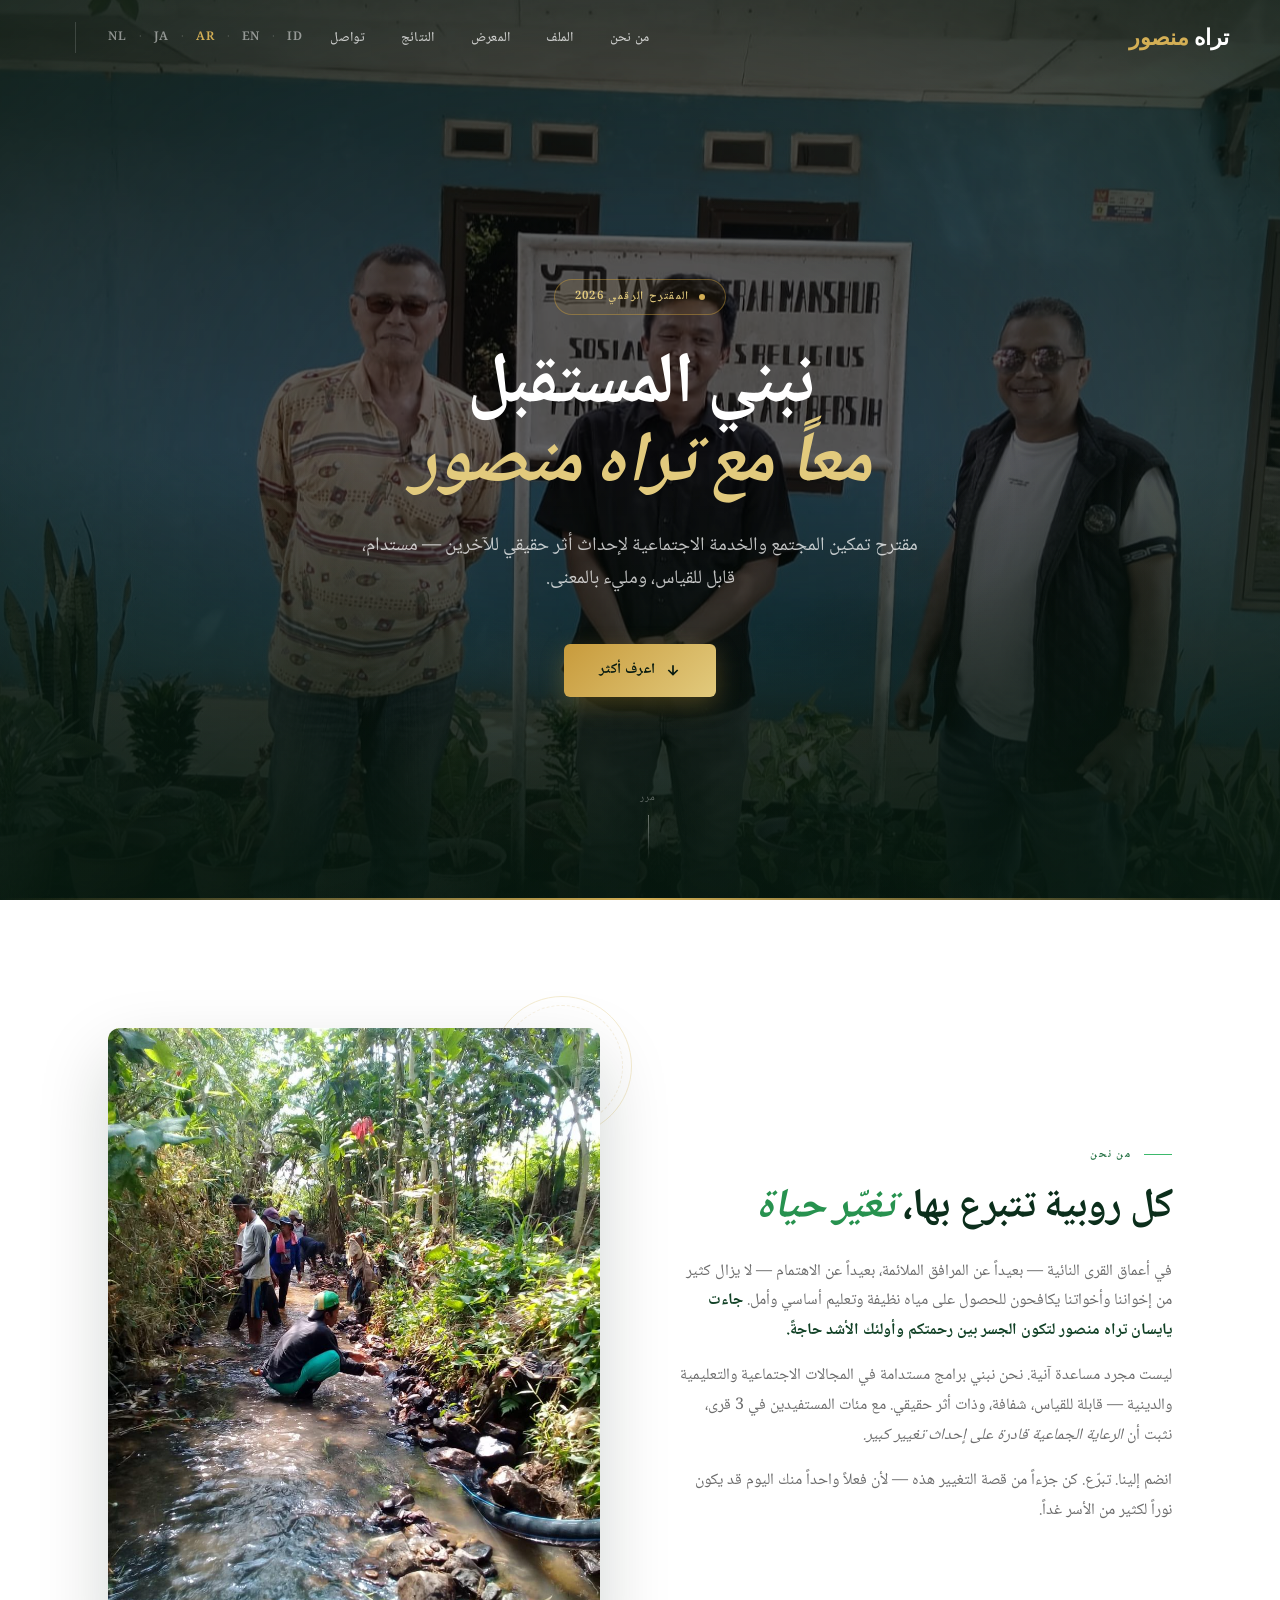
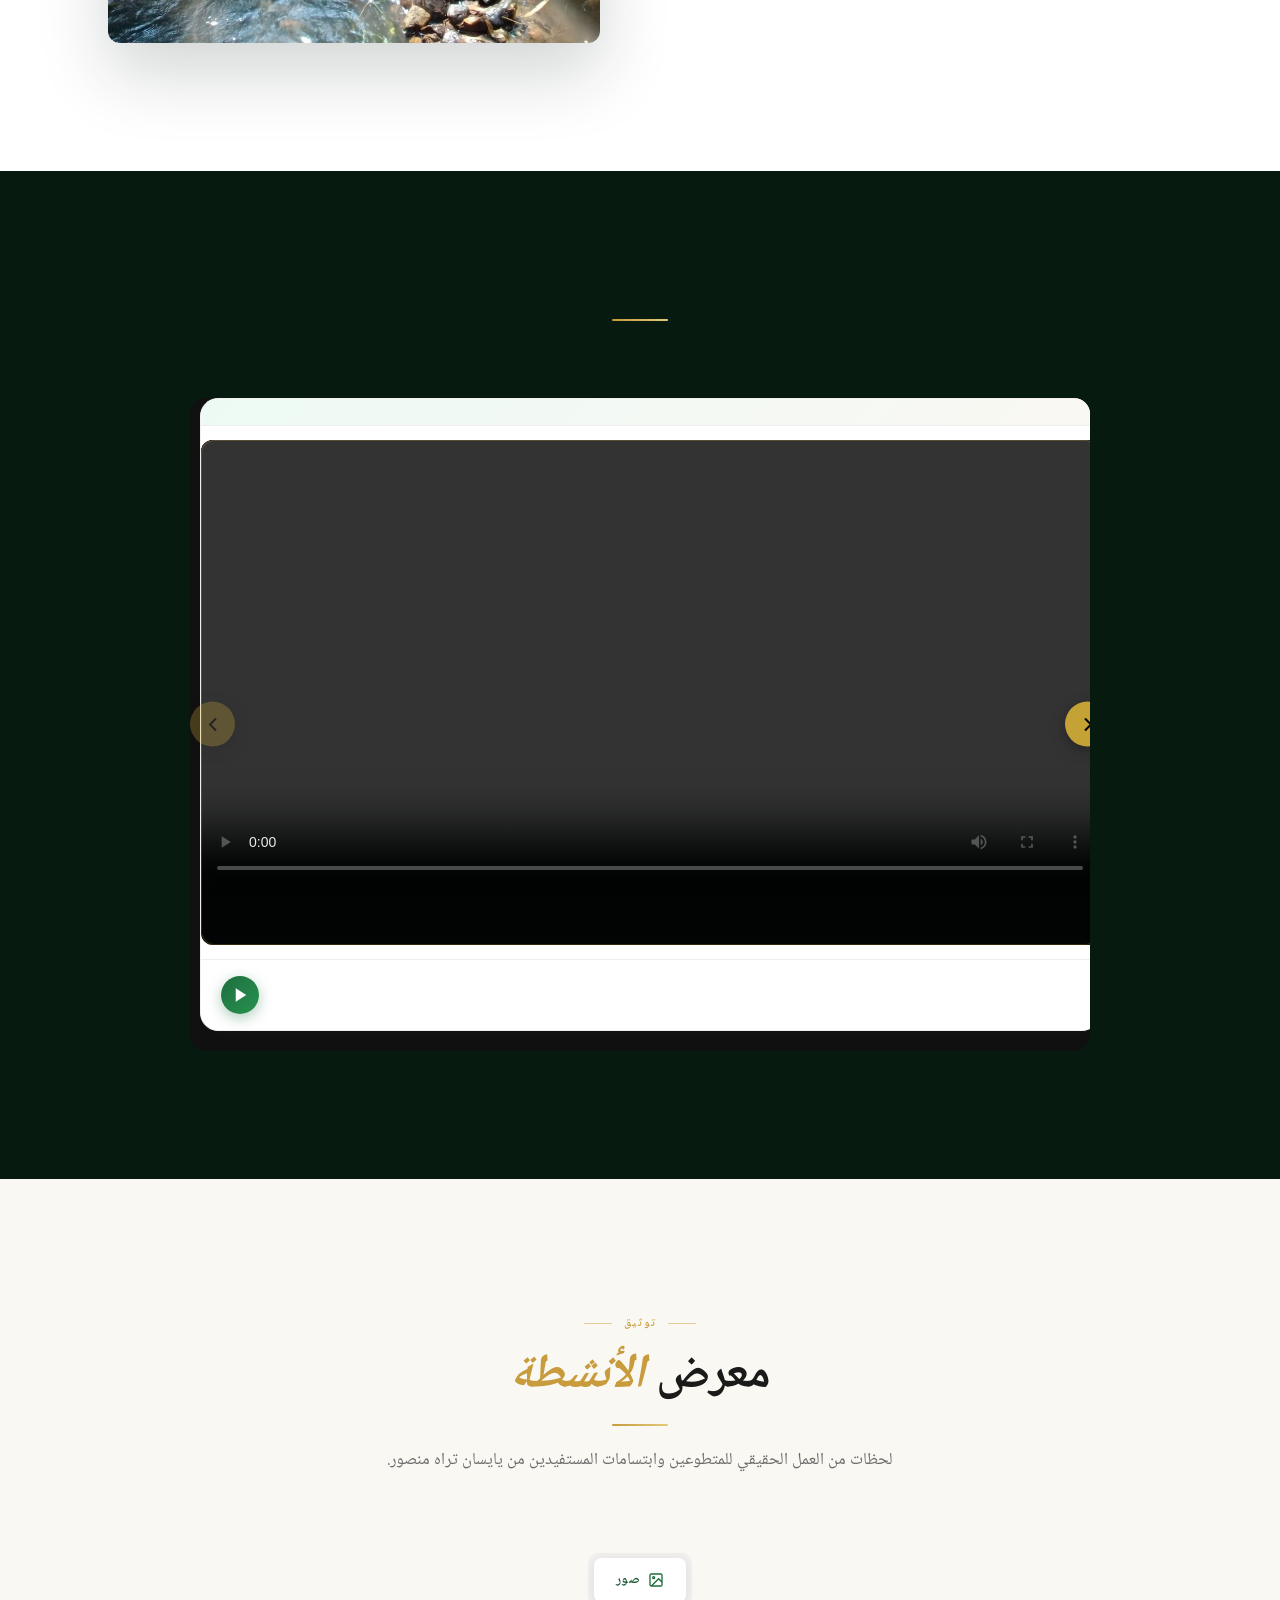
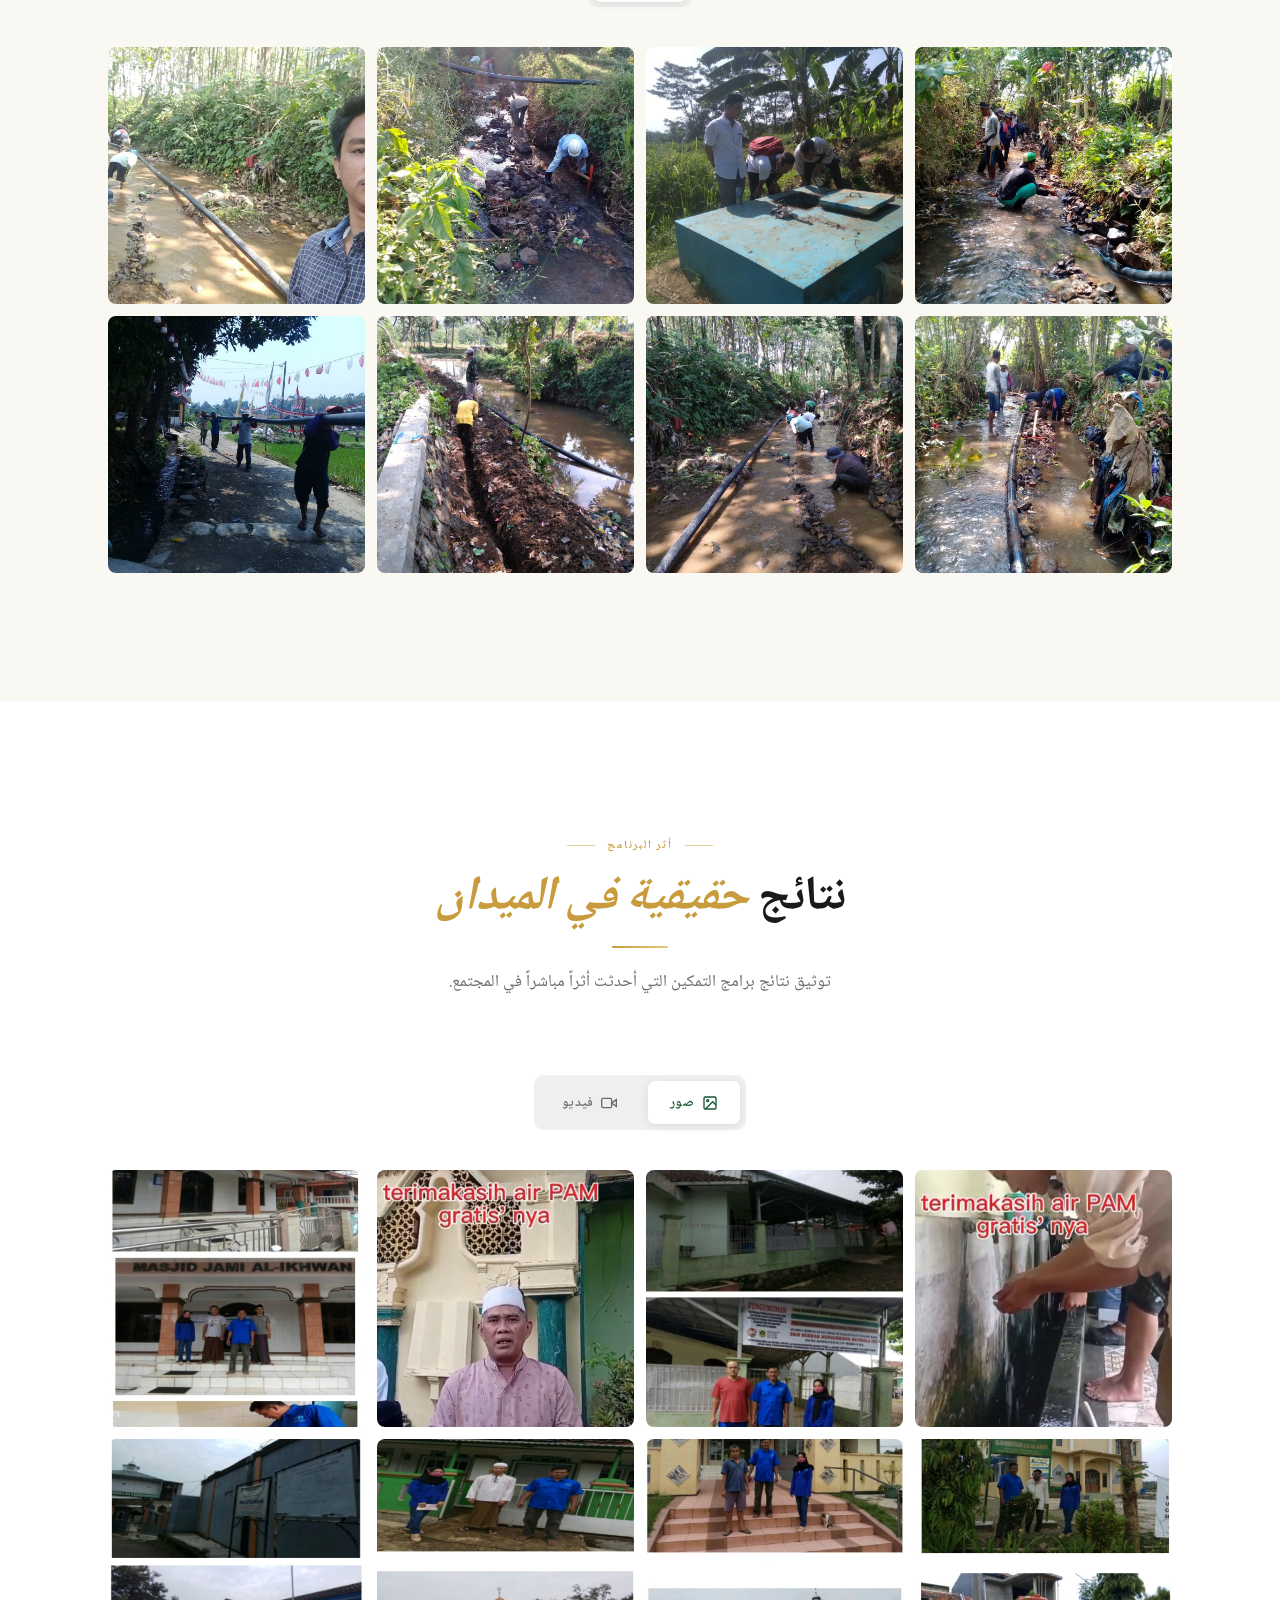
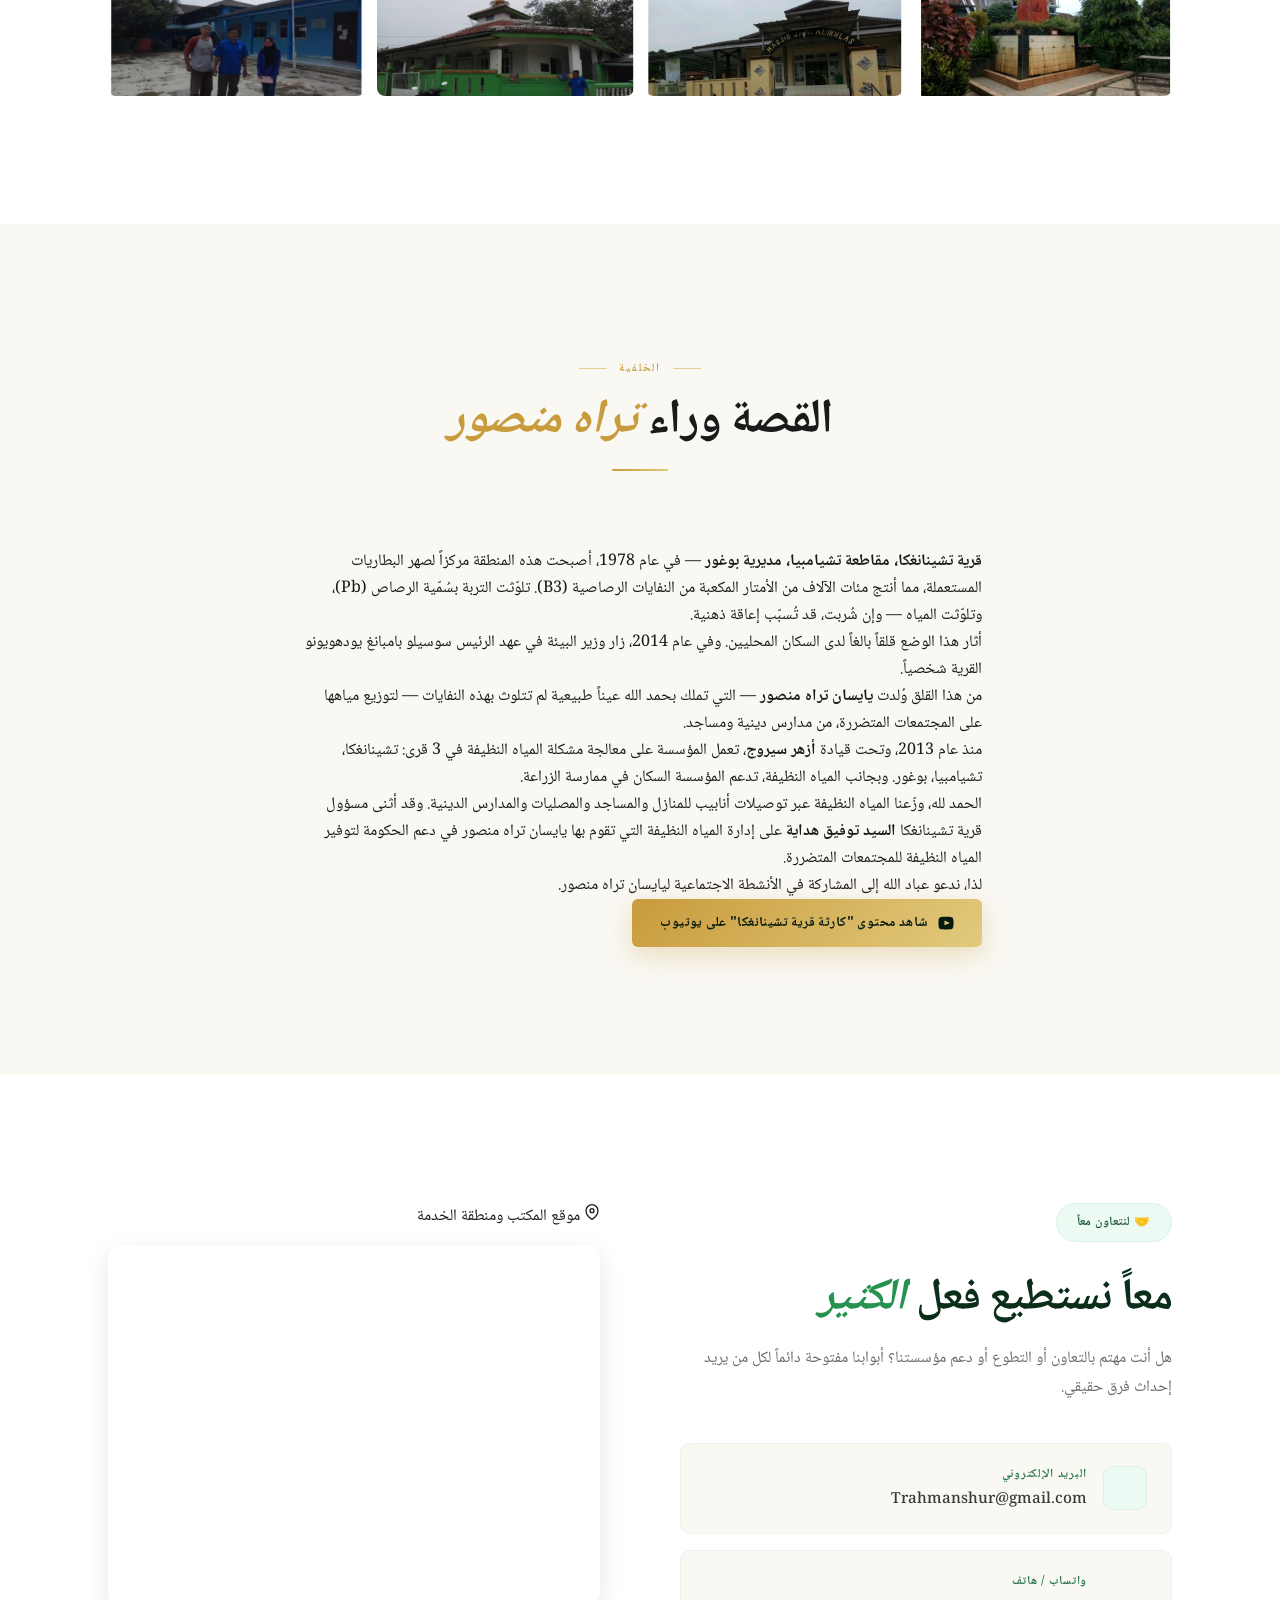
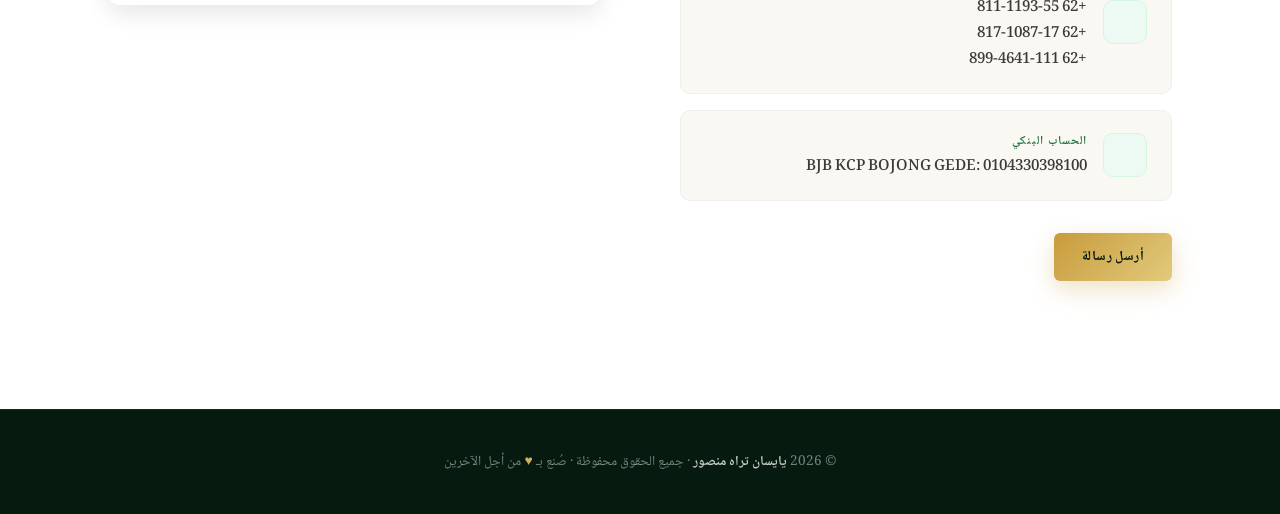
==== commit 42576713: "Update ar.html" ====
--- a/ar.html
+++ b/ar.html
@@ -3,28 +3,28 @@
 <head>
     <meta charset="UTF-8">
     <meta name="viewport" content="width=device-width, initial-scale=1.0">
-    <meta name="description" content="يايسان تراه مانشور - مقترح رقمي لتمكين المجتمع وخدمته">
-    <title>يايسان تراه مانشور — المقترح الرقمي 2026</title>
+    <meta name="description" content="يايسان تراه منصور - مقترح رقمي لتمكين المجتمع والخدمة الاجتماعية">
+    <title>يايسان تراه منصور — المقترح الرقمي 2026</title>
     <link rel="preconnect" href="https://fonts.googleapis.com">
     <link rel="preconnect" href="https://fonts.gstatic.com" crossorigin>
-    <link href="https://fonts.googleapis.com/css2?family=Playfair+Display:wght@700;900&family=DM+Sans:wght@300;400;500;600&display=swap" rel="stylesheet">
+    <link href="https://fonts.googleapis.com/css2?family=Noto+Naskh+Arabic:wght@400;600;700&family=DM+Sans:wght@300;400;500;600&display=swap" rel="stylesheet">
     <link rel="stylesheet" href="style.css">
     <style>
-        body { font-family: 'Segoe UI', Tahoma, Geneva, Verdana, sans-serif; }
-        .nav__links { flex-direction: row-reverse; }
+        body { font-family: 'Noto Naskh Arabic', 'DM Sans', sans-serif; }
+        .hero__title, .about__title, .sec-title, .kontak__title { font-family: 'Noto Naskh Arabic', serif; }
     </style>
 </head>
 <body>
 
 <!-- ═══════════ التنقل ═══════════ -->
 <nav class="nav" id="mainNav">
-    <div class="nav__logo">تراه <span>مانشور</span></div>
+    <div class="nav__logo">تراه <span>منصور</span></div>
     <ul class="nav__links">
         <li><a href="#tentang">من نحن</a></li>
-        <li><a href="#video-profil">الملف الشخصي</a></li>
+        <li><a href="#video-profil">الملف</a></li>
         <li><a href="#galeri">المعرض</a></li>
         <li><a href="#hasil">النتائج</a></li>
-        <li><a href="#kontak">التواصل</a></li>
+        <li><a href="#kontak">تواصل</a></li>
         <li class="nav__lang">
             <a href="index.html">ID</a>
             <span class="sep">·</span>
@@ -46,8 +46,8 @@
     <div class="hero__line"></div>
     <div class="hero__content">
         <span class="hero__badge">المقترح الرقمي 2026</span>
-        <h1 class="hero__title">نبني مستقبلاً<br><em>معاً مع تراه مانشور</em></h1>
-        <p class="hero__subtitle">مقترح لتمكين المجتمع وخدمته من أجل إحداث أثر حقيقي للآخرين — مستدام، وقابل للقياس، ومليء بالمعنى.</p>
+        <h1 class="hero__title">نبني المستقبل<br><em>معاً مع تراه منصور</em></h1>
+        <p class="hero__subtitle">مقترح تمكين المجتمع والخدمة الاجتماعية لإحداث أثر حقيقي للآخرين — مستدام، قابل للقياس، ومليء بالمعنى.</p>
         <div class="hero__actions">
             <a href="#tentang" class="btn-gold">
                 <svg width="16" height="16" viewBox="0 0 24 24" fill="none" stroke="currentColor" stroke-width="2.5"><path d="M12 5v14M5 12l7 7 7-7"/></svg>
@@ -56,7 +56,7 @@
         </div>
     </div>
     <div class="hero__scroll">
-        تمرير
+        مرر
         <div class="hero__scroll-line"></div>
     </div>
 </div>
@@ -69,22 +69,22 @@
                 <span class="about__eyebrow">من نحن</span>
                 <h2 class="about__title">كل روبية تتبرع بها، <em>تغيّر حياة</em></h2>
                 <div class="about__body">
-                    <p>في القرى النائية — بعيداً عن المرافق الكافية، بعيداً عن الاهتمام — لا يزال كثير من إخواننا يكافحون للحصول على مياه نظيفة وتعليم أساسي وأمل. <strong>يايسان تراه مانشور هنا لتكون جسراً بين اهتمامكم وأولئك الذين يحتاجونه أكثر من غيرهم.</strong></p>
-                    <p>ليست مجرد مساعدة آنية. نبني برامج مستدامة في المجالات الاجتماعية والتعليمية والدينية — قابلة للقياس، وشفافة، وذات أثر حقيقي. ومع مئات المستفيدين في 3 قرى، نثبت أن <em>الاهتمام الجماعي قادر على إحداث تغيير كبير.</em></p>
-                    <p>انضم إلينا. تبرع. كن جزءاً من قصة التغيير هذه — لأن فعلاً واحداً منك اليوم قد يكون نوراً لكثير من الأسر غداً.</p>
+                    <p>في أعماق القرى النائية — بعيداً عن المرافق الملائمة، بعيداً عن الاهتمام — لا يزال كثير من إخواننا وأخواتنا يكافحون للحصول على مياه نظيفة وتعليم أساسي وأمل. <strong>جاءت يايسان تراه منصور لتكون الجسر بين رحمتكم وأولئك الأشد حاجةً.</strong></p>
+                    <p>ليست مجرد مساعدة آنية. نحن نبني برامج مستدامة في المجالات الاجتماعية والتعليمية والدينية — قابلة للقياس، شفافة، وذات أثر حقيقي. مع مئات المستفيدين في 3 قرى، نثبت أن <em>الرعاية الجماعية قادرة على إحداث تغيير كبير.</em></p>
+                    <p>انضم إلينا. تبرّع. كن جزءاً من قصة التغيير هذه — لأن فعلاً واحداً منك اليوم قد يكون نوراً لكثير من الأسر غداً.</p>
                 </div>
             </div>
             <div class="about__visual reveal reveal-delay-2">
                 <div class="about__ring"></div>
                 <div class="about__img-wrap">
-                    <img src="image/foto1.jpeg" alt="أنشطة يايسان تراه مانشور" loading="lazy">
-                </div>
-            </div>
-        </div>
-    </div>
-</section>
-
-<!-- ═══════════ فيديو الملف الشخصي ═══════════ -->
+                    <img src="image/foto1.jpeg" alt="أنشطة يايسان تراه منصور" loading="lazy">
+                </div>
+            </div>
+        </div>
+    </div>
+</section>
+
+<!-- ═══════════ الفيديو التعريفي ═══════════ -->
 <section id="video-profil" class="section section--dark">
     <div class="container">
         <div class="sec-header reveal">
@@ -104,8 +104,7 @@
                     <div class="video-slider__track">
                         <div class="video-card">
                             <div class="galeri-video-card slider-video-card">
-                                <div class="galeri-video-card__label-bar">
-                                </div>
+                                <div class="galeri-video-card__label-bar"></div>
                                 <div class="video-wrap">
                                     <video width="640" height="360" controls>
                                         <source src="video/v1.mp4" type="video/mp4">
@@ -113,18 +112,14 @@
                                     </video>
                                 </div>
                                 <div class="galeri-video-card__footer">
-                                    <div class="galeri-video-card__info">
-                                    </div>
-                                    <div class="galeri-video-card__play-icon">
-                                        <svg width="18" height="18" viewBox="0 0 24 24" fill="currentColor"><polygon points="5 3 19 12 5 21 5 3"/></svg>
-                                    </div>
+                                    <div class="galeri-video-card__info"></div>
+                                    <div class="galeri-video-card__play-icon"><svg width="18" height="18" viewBox="0 0 24 24" fill="currentColor"><polygon points="5 3 19 12 5 21 5 3"/></svg></div>
                                 </div>
                             </div>
                         </div>
                         <div class="video-card">
                             <div class="galeri-video-card slider-video-card">
-                                <div class="galeri-video-card__label-bar">
-                                </div>
+                                <div class="galeri-video-card__label-bar"></div>
                                 <div class="video-wrap">
                                     <video width="640" height="360" controls>
                                         <source src="video/v2.mp4" type="video/mp4">
@@ -132,18 +127,14 @@
                                     </video>
                                 </div>
                                 <div class="galeri-video-card__footer">
-                                    <div class="galeri-video-card__info">
-                                    </div>
-                                    <div class="galeri-video-card__play-icon">
-                                        <svg width="18" height="18" viewBox="0 0 24 24" fill="currentColor"><polygon points="5 3 19 12 5 21 5 3"/></svg>
-                                    </div>
+                                    <div class="galeri-video-card__info"></div>
+                                    <div class="galeri-video-card__play-icon"><svg width="18" height="18" viewBox="0 0 24 24" fill="currentColor"><polygon points="5 3 19 12 5 21 5 3"/></svg></div>
                                 </div>
                             </div>
                         </div>
                         <div class="video-card">
                             <div class="galeri-video-card slider-video-card">
-                                <div class="galeri-video-card__label-bar">
-                                </div>
+                                <div class="galeri-video-card__label-bar"></div>
                                 <div class="video-wrap">
                                     <video width="360" height="640" controls>
                                         <source src="video/v3.mp4" type="video/mp4">
@@ -151,11 +142,8 @@
                                     </video>
                                 </div>
                                 <div class="galeri-video-card__footer">
-                                    <div class="galeri-video-card__info">
-                                    </div>
-                                    <div class="galeri-video-card__play-icon">
-                                        <svg width="18" height="18" viewBox="0 0 24 24" fill="currentColor"><polygon points="5 3 19 12 5 21 5 3"/></svg>
-                                    </div>
+                                    <div class="galeri-video-card__info"></div>
+                                    <div class="galeri-video-card__play-icon"><svg width="18" height="18" viewBox="0 0 24 24" fill="currentColor"><polygon points="5 3 19 12 5 21 5 3"/></svg></div>
                                 </div>
                             </div>
                         </div>
@@ -170,16 +158,16 @@
 <section id="galeri" class="section section--cream">
     <div class="container">
         <div class="sec-header reveal">
-            <span class="sec-eyebrow">التوثيق</span>
+            <span class="sec-eyebrow">توثيق</span>
             <h2 class="sec-title">معرض <em>الأنشطة</em></h2>
             <div class="sec-divider"></div>
-            <p class="sec-desc">لحظات العمل الحقيقي للمتطوعين وابتسامات المستفيدين من يايسان تراه مانشور.</p>
+            <p class="sec-desc">لحظات من العمل الحقيقي للمتطوعين وابتسامات المستفيدين من يايسان تراه منصور.</p>
         </div>
 
         <div class="galeri-tabs reveal">
             <button class="galeri-tab active" data-tab="foto">
                 <svg width="16" height="16" viewBox="0 0 24 24" fill="none" stroke="currentColor" stroke-width="2"><rect x="3" y="3" width="18" height="18" rx="2"/><circle cx="8.5" cy="8.5" r="1.5"/><path d="m21 15-5-5L5 21"/></svg>
-                الصور
+                صور
             </button>
         </div>
 
@@ -209,72 +197,86 @@
         <div class="galeri-tabs reveal" id="hasil-tabs">
             <button class="hasil-tab active" data-hasil="foto">
                 <svg width="16" height="16" viewBox="0 0 24 24" fill="none" stroke="currentColor" stroke-width="2"><rect x="3" y="3" width="18" height="18" rx="2"/><circle cx="8.5" cy="8.5" r="1.5"/><path d="m21 15-5-5L5 21"/></svg>
-                الصور
+                صور
             </button>
             <button class="hasil-tab" data-hasil="video">
                 <svg width="16" height="16" viewBox="0 0 24 24" fill="none" stroke="currentColor" stroke-width="2"><polygon points="23 7 16 12 23 17 23 7"/><rect x="1" y="5" width="15" height="14" rx="2"/></svg>
-                الفيديوهات
+                فيديو
             </button>
         </div>
 
         <div class="galeri-grid" id="hasilPhoto">
-            <div class="galeri-item" data-src="image/fotoh1.jpeg" data-caption="النتيجة 1"><img src="image/fotoh1.jpeg" alt="النتيجة 1" loading="lazy"><div class="galeri-item__zoom"><svg width="28" height="28" viewBox="0 0 24 24" fill="none" stroke="white" stroke-width="2"><circle cx="11" cy="11" r="8"/><path d="m21 21-4.35-4.35M11 8v6M8 11h6"/></svg></div></div>
-            <div class="galeri-item" data-src="image/fotoh2.jpeg" data-caption="النتيجة 2"><img src="image/fotoh2.jpeg" alt="النتيجة 2" loading="lazy"><div class="galeri-item__zoom"><svg width="28" height="28" viewBox="0 0 24 24" fill="none" stroke="white" stroke-width="2"><circle cx="11" cy="11" r="8"/><path d="m21 21-4.35-4.35M11 8v6M8 11h6"/></svg></div></div>
-            <div class="galeri-item" data-src="image/fotoh3.jpeg" data-caption="النتيجة 3"><img src="image/fotoh3.jpeg" alt="النتيجة 3" loading="lazy"><div class="galeri-item__zoom"><svg width="28" height="28" viewBox="0 0 24 24" fill="none" stroke="white" stroke-width="2"><circle cx="11" cy="11" r="8"/><path d="m21 21-4.35-4.35M11 8v6M8 11h6"/></svg></div></div>
-            <div class="galeri-item" data-src="image/fotoh4.jpeg" data-caption="النتيجة 4"><img src="image/fotoh4.jpeg" alt="النتيجة 4" loading="lazy"><div class="galeri-item__zoom"><svg width="28" height="28" viewBox="0 0 24 24" fill="none" stroke="white" stroke-width="2"><circle cx="11" cy="11" r="8"/><path d="m21 21-4.35-4.35M11 8v6M8 11h6"/></svg></div></div>
-            <div class="galeri-item" data-src="image/fotoh5.jpeg" data-caption="النتيجة 5"><img src="image/fotoh5.jpeg" alt="النتيجة 5" loading="lazy"><div class="galeri-item__zoom"><svg width="28" height="28" viewBox="0 0 24 24" fill="none" stroke="white" stroke-width="2"><circle cx="11" cy="11" r="8"/><path d="m21 21-4.35-4.35M11 8v6M8 11h6"/></svg></div></div>
-            <div class="galeri-item" data-src="image/fotoh6.jpeg" data-caption="النتيجة 6"><img src="image/fotoh6.jpeg" alt="النتيجة 6" loading="lazy"><div class="galeri-item__zoom"><svg width="28" height="28" viewBox="0 0 24 24" fill="none" stroke="white" stroke-width="2"><circle cx="11" cy="11" r="8"/><path d="m21 21-4.35-4.35M11 8v6M8 11h6"/></svg></div></div>
-            <div class="galeri-item" data-src="image/fotoh7.jpeg" data-caption="النتيجة 7"><img src="image/fotoh7.jpeg" alt="النتيجة 7" loading="lazy"><div class="galeri-item__zoom"><svg width="28" height="28" viewBox="0 0 24 24" fill="none" stroke="white" stroke-width="2"><circle cx="11" cy="11" r="8"/><path d="m21 21-4.35-4.35M11 8v6M8 11h6"/></svg></div></div>
-            <div class="galeri-item" data-src="image/fotoh8.jpeg" data-caption="النتيجة 8"><img src="image/fotoh8.jpeg" alt="النتيجة 8" loading="lazy"><div class="galeri-item__zoom"><svg width="28" height="28" viewBox="0 0 24 24" fill="none" stroke="white" stroke-width="2"><circle cx="11" cy="11" r="8"/><path d="m21 21-4.35-4.35M11 8v6M8 11h6"/></svg></div></div>
+            <div class="galeri-item" data-src="image/fotoh1.jpeg" data-caption="نتيجة البرنامج 1"><img src="image/fotoh1.jpeg" alt="نتيجة 1" loading="lazy"><div class="galeri-item__zoom"><svg width="28" height="28" viewBox="0 0 24 24" fill="none" stroke="white" stroke-width="2"><circle cx="11" cy="11" r="8"/><path d="m21 21-4.35-4.35M11 8v6M8 11h6"/></svg></div></div>
+            <div class="galeri-item" data-src="image/fotoh2.jpeg" data-caption="نتيجة البرنامج 2"><img src="image/fotoh2.jpeg" alt="نتيجة 2" loading="lazy"><div class="galeri-item__zoom"><svg width="28" height="28" viewBox="0 0 24 24" fill="none" stroke="white" stroke-width="2"><circle cx="11" cy="11" r="8"/><path d="m21 21-4.35-4.35M11 8v6M8 11h6"/></svg></div></div>
+            <div class="galeri-item" data-src="image/fotoh3.jpeg" data-caption="نتيجة البرنامج 3"><img src="image/fotoh3.jpeg" alt="نتيجة 3" loading="lazy"><div class="galeri-item__zoom"><svg width="28" height="28" viewBox="0 0 24 24" fill="none" stroke="white" stroke-width="2"><circle cx="11" cy="11" r="8"/><path d="m21 21-4.35-4.35M11 8v6M8 11h6"/></svg></div></div>
+            <div class="galeri-item" data-src="image/fotoh4.jpeg" data-caption="نتيجة البرنامج 4"><img src="image/fotoh4.jpeg" alt="نتيجة 4" loading="lazy"><div class="galeri-item__zoom"><svg width="28" height="28" viewBox="0 0 24 24" fill="none" stroke="white" stroke-width="2"><circle cx="11" cy="11" r="8"/><path d="m21 21-4.35-4.35M11 8v6M8 11h6"/></svg></div></div>
+            <div class="galeri-item" data-src="image/fotoh5.jpeg" data-caption="نتيجة البرنامج 5"><img src="image/fotoh5.jpeg" alt="نتيجة 5" loading="lazy"><div class="galeri-item__zoom"><svg width="28" height="28" viewBox="0 0 24 24" fill="none" stroke="white" stroke-width="2"><circle cx="11" cy="11" r="8"/><path d="m21 21-4.35-4.35M11 8v6M8 11h6"/></svg></div></div>
+            <div class="galeri-item" data-src="image/fotoh6.jpeg" data-caption="نتيجة البرنامج 6"><img src="image/fotoh6.jpeg" alt="نتيجة 6" loading="lazy"><div class="galeri-item__zoom"><svg width="28" height="28" viewBox="0 0 24 24" fill="none" stroke="white" stroke-width="2"><circle cx="11" cy="11" r="8"/><path d="m21 21-4.35-4.35M11 8v6M8 11h6"/></svg></div></div>
+            <div class="galeri-item" data-src="image/fotoh7.jpeg" data-caption="نتيجة البرنامج 7"><img src="image/fotoh7.jpeg" alt="نتيجة 7" loading="lazy"><div class="galeri-item__zoom"><svg width="28" height="28" viewBox="0 0 24 24" fill="none" stroke="white" stroke-width="2"><circle cx="11" cy="11" r="8"/><path d="m21 21-4.35-4.35M11 8v6M8 11h6"/></svg></div></div>
+            <div class="galeri-item" data-src="image/fotoh8.jpeg" data-caption="نتيجة البرنامج 8"><img src="image/fotoh8.jpeg" alt="نتيجة 8" loading="lazy"><div class="galeri-item__zoom"><svg width="28" height="28" viewBox="0 0 24 24" fill="none" stroke="white" stroke-width="2"><circle cx="11" cy="11" r="8"/><path d="m21 21-4.35-4.35M11 8v6M8 11h6"/></svg></div></div>
         </div>
 
         <div class="galeri-video-grid" id="hasilVideo" style="display:none;">
             <div class="galeri-video-card reveal">
                 <div class="galeri-video-card__label-bar">
                     <span class="galeri-video-card__num">01</span>
-                    <span class="galeri-video-card__tag">✅ النتائج</span>
-                </div>
-                <div class="video-wrap">
-                    <video width="640" height="360" controls>
-                        <source src="video/vh1.mp4" type="video/mp4">
-                    </video>
-                </div>
+                    <span class="galeri-video-card__tag">✅ نتيجة</span>
+                </div>
+                <div class="video-wrap"><video width="640" height="360" controls><source src="video/vh1.mp4" type="video/mp4"></video></div>
                 <div class="galeri-video-card__footer">
                     <div class="galeri-video-card__info">
                         <strong>نتائج برنامج المياه النظيفة</strong>
-                        <span>يايسان تراه مانشور — 2026</span>
-                    </div>
-                    <div class="galeri-video-card__play-icon">
-                        <svg width="18" height="18" viewBox="0 0 24 24" fill="currentColor"><polygon points="5 3 19 12 5 21 5 3"/></svg>
-                    </div>
+                        <span>يايسان تراه منصور — 2026</span>
+                    </div>
+                    <div class="galeri-video-card__play-icon"><svg width="18" height="18" viewBox="0 0 24 24" fill="currentColor"><polygon points="5 3 19 12 5 21 5 3"/></svg></div>
                 </div>
             </div>
             <div class="galeri-video-card reveal reveal-delay-1">
                 <div class="galeri-video-card__label-bar">
                     <span class="galeri-video-card__num">02</span>
-                    <span class="galeri-video-card__tag">✅ النتائج</span>
-                </div>
-                <div class="video-wrap">
-                    <video width="640" height="360" controls>
-                        <source src="video/vh2.mp4" type="video/mp4">
-                    </video>
-                </div>
+                    <span class="galeri-video-card__tag">✅ نتيجة</span>
+                </div>
+                <div class="video-wrap"><video width="640" height="360" controls><source src="video/vh2.mp4" type="video/mp4"></video></div>
                 <div class="galeri-video-card__footer">
                     <div class="galeri-video-card__info">
                         <strong>نتائج برنامج المياه النظيفة</strong>
-                        <span>يايسان تراه مانشور — 2026</span>
-                    </div>
-                    <div class="galeri-video-card__play-icon">
-                        <svg width="18" height="18" viewBox="0 0 24 24" fill="currentColor"><polygon points="5 3 19 12 5 21 5 3"/></svg>
-                    </div>
-                </div>
-            </div>
-        </div>
-    </div>
-</section>
-
-<!-- ═══════════ Lightbox ═══════════ -->
-<div class="lightbox" id="lightbox" role="dialog" aria-modal="true" aria-label="تكبير الصورة">
+                        <span>يايسان تراه منصور — 2026</span>
+                    </div>
+                    <div class="galeri-video-card__play-icon"><svg width="18" height="18" viewBox="0 0 24 24" fill="currentColor"><polygon points="5 3 19 12 5 21 5 3"/></svg></div>
+                </div>
+            </div>
+        </div>
+    </div>
+</section>
+
+<!-- ═══════════ المقال ═══════════ -->
+<section id="artikel" class="section section--cream">
+    <div class="container container--narrow">
+        <div class="sec-header reveal">
+            <span class="sec-eyebrow">الخلفية</span>
+            <h2 class="sec-title">القصة وراء <em>تراه منصور</em></h2>
+            <div class="sec-divider"></div>
+        </div>
+        <div class="artikel-card reveal">
+            <div class="artikel-card__accent"></div>
+            <p><strong>قرية تشينانغكا، مقاطعة تشيامبيا، مديرية بوغور</strong> — في عام 1978، أصبحت هذه المنطقة مركزاً لصهر البطاريات المستعملة، مما أنتج مئات الآلاف من الأمتار المكعبة من النفايات الرصاصية (B3). تلوّثت التربة بسُمّية الرصاص (Pb)، وتلوّثت المياه — وإن شُربت، قد تُسبّب إعاقة ذهنية.</p>
+            <p>أثار هذا الوضع قلقاً بالغاً لدى السكان المحليين. وفي عام 2014، زار وزير البيئة في عهد الرئيس سوسيلو بامبانغ يودهويونو القرية شخصياً.</p>
+            <p>من هذا القلق وُلدت <strong>يايسان تراه منصور</strong> — التي تملك بحمد الله عيناً طبيعية لم تتلوث بهذه النفايات — لتوزيع مياهها على المجتمعات المتضررة، من مدارس دينية ومساجد.</p>
+            <p>منذ عام 2013، وتحت قيادة <strong>أزهر سيروج</strong>، تعمل المؤسسة على معالجة مشكلة المياه النظيفة في 3 قرى: تشينانغكا، تشيامبيا، بوغور. وبجانب المياه النظيفة، تدعم المؤسسة السكان في ممارسة الزراعة.</p>
+            <p>الحمد لله، وزّعنا المياه النظيفة عبر توصيلات أنابيب للمنازل والمساجد والمصليات والمدارس الدينية. وقد أثنى مسؤول قرية تشينانغكا <strong>السيد توفيق هداية</strong> على إدارة المياه النظيفة التي تقوم بها يايسان تراه منصور في دعم الحكومة لتوفير المياه النظيفة للمجتمعات المتضررة.</p>
+            <p>لذا، ندعو عباد الله إلى المشاركة في الأنشطة الاجتماعية ليايسان تراه منصور.</p>
+            <div class="artikel-card__cta">
+                <a href="https://www.youtube.com/results?search_query=petaka+desa+cinangka+bogor" target="_blank" rel="noopener" class="btn-gold" style="font-size:0.85rem; padding:0.75rem 1.75rem;">
+                    <svg width="16" height="16" viewBox="0 0 24 24" fill="currentColor"><path d="M23 7s-.3-2-1.2-2.8c-1.1-1.2-2.4-1.2-3-1.3C16.5 2.7 12 2.7 12 2.7s-4.5 0-6.8.2c-.6.1-1.9.1-3 1.3C1.3 5 1 7 1 7S.7 9.1.7 11.2v2c0 2.1.3 4.2.3 4.2s.3 2 1.2 2.8c1.1 1.2 2.6 1.1 3.3 1.2C7.4 21.6 12 21.7 12 21.7s4.5 0 6.8-.3c.6-.1 1.9-.1 3-1.3.9-.8 1.2-2.8 1.2-2.8s.3-2.1.3-4.2v-2C23.3 9.1 23 7 23 7zM9.7 15.5V8.4l8.1 3.6-8.1 3.5z"/></svg>
+                    شاهد محتوى "كارثة قرية تشينانغكا" على يوتيوب
+                </a>
+            </div>
+        </div>
+    </div>
+</section>
+
+<!-- ═══════════ LIGHTBOX MODAL ═══════════ -->
+<div class="lightbox" id="lightbox" role="dialog" aria-modal="true" aria-label="صورة مكبّرة">
     <div class="lightbox__backdrop" id="lightboxBackdrop"></div>
     <button class="lightbox__close" id="lightboxClose" aria-label="إغلاق">
         <svg width="20" height="20" viewBox="0 0 24 24" fill="none" stroke="currentColor" stroke-width="2.5"><path d="M18 6 6 18M6 6l12 12"/></svg>
@@ -294,14 +296,14 @@
     </button>
 </div>
 
-<!-- ═══════════ التواصل ═══════════ -->
+<!-- ═══════════ تواصل معنا ═══════════ -->
 <section id="kontak" class="section section--white">
     <div class="container">
         <div class="kontak-layout">
             <div class="reveal">
                 <span class="collab-pill">🤝 لنتعاون معاً</span>
                 <h2 class="kontak__title">معاً نستطيع فعل <em>الكثير</em></h2>
-                <p class="kontak__desc">هل أنت مهتم بالتعاون أو التطوع أو دعم مؤسستنا؟ أبوابنا مفتوحة دائماً لكل من يريد إحداث أثر حقيقي.</p>
+                <p class="kontak__desc">هل أنت مهتم بالتعاون أو التطوع أو دعم مؤسستنا؟ أبوابنا مفتوحة دائماً لكل من يريد إحداث فرق حقيقي.</p>
                 <div class="kontak__items">
                     <div class="kontak__item">
                         <div class="kontak__item-icon"></div>
@@ -340,11 +342,8 @@
                 <div class="kontak__map-frame">
                     <iframe
                         src="https://www.google.com/maps/embed?pb=!1m14!1m8!1m3!1d15854.16323595001!2d106.73527!3d-6.579484!3m2!1i1024!2i768!4f13.1!3m3!1m2!1s0x2e69db6149ab7de9%3A0xfb211ea75f744bf4!2sShakanu%20(grup%20marawis)!5e0!3m2!1sid!2sid!4v1775763712323!5m2!1sid!2sid"
-                        class="map-responsive"
-                        allowfullscreen=""
-                        loading="lazy"
-                        referrerpolicy="no-referrer-when-downgrade"
-                        title="موقع يايسان تراه مانشور">
+                        class="map-responsive" allowfullscreen="" loading="lazy" referrerpolicy="no-referrer-when-downgrade"
+                        title="موقع يايسان تراه منصور">
                     </iframe>
                 </div>
             </div>
@@ -354,7 +353,7 @@
 
 <!-- ═══════════ تذييل الصفحة ═══════════ -->
 <footer class="footer">
-    <p>&copy; 2026 <strong>يايسان تراه مانشور</strong> · جميع الحقوق محفوظة · صُنع بـ <span class="footer__gold">♥</span> من أجل الآخرين</p>
+    <p>&copy; 2026 <strong>يايسان تراه منصور</strong> · جميع الحقوق محفوظة · صُنع بـ <span class="footer__gold">♥</span> من أجل الآخرين</p>
 </footer>
 
 <script src="script.js"></script>
